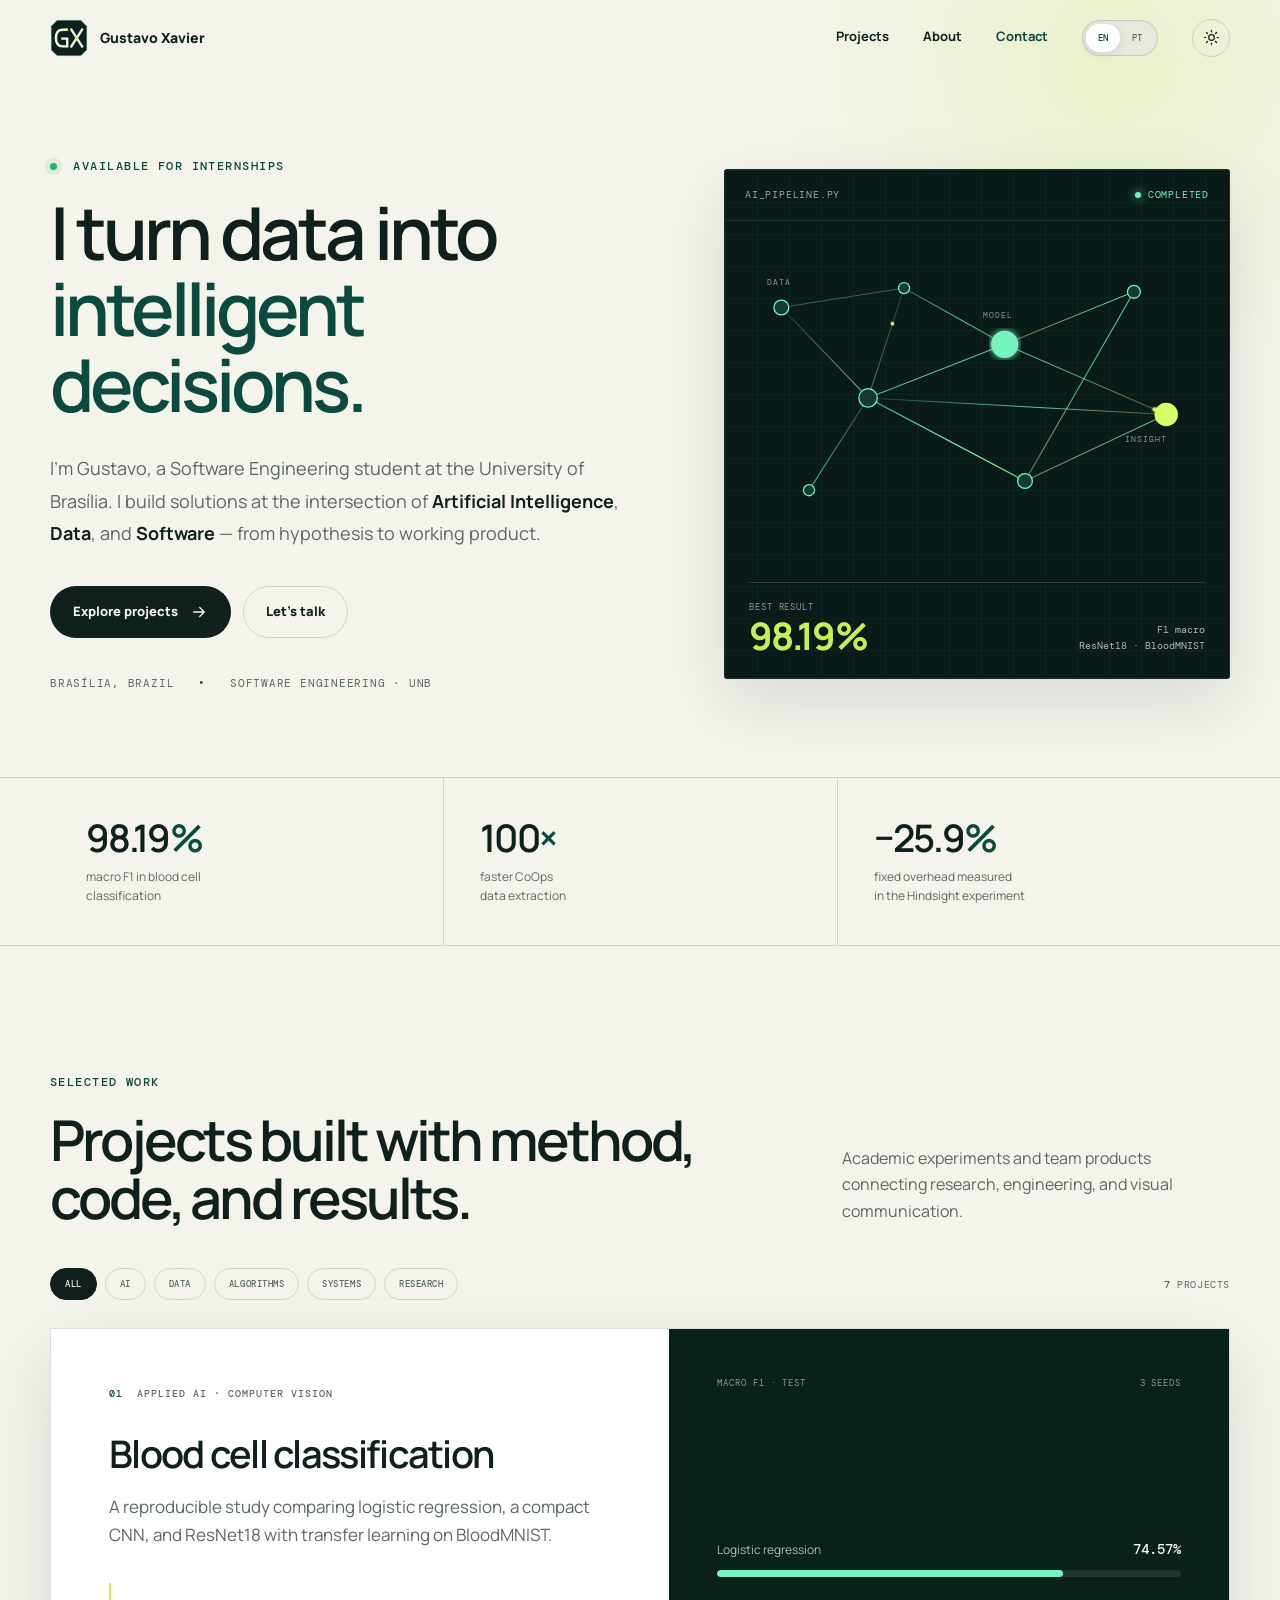
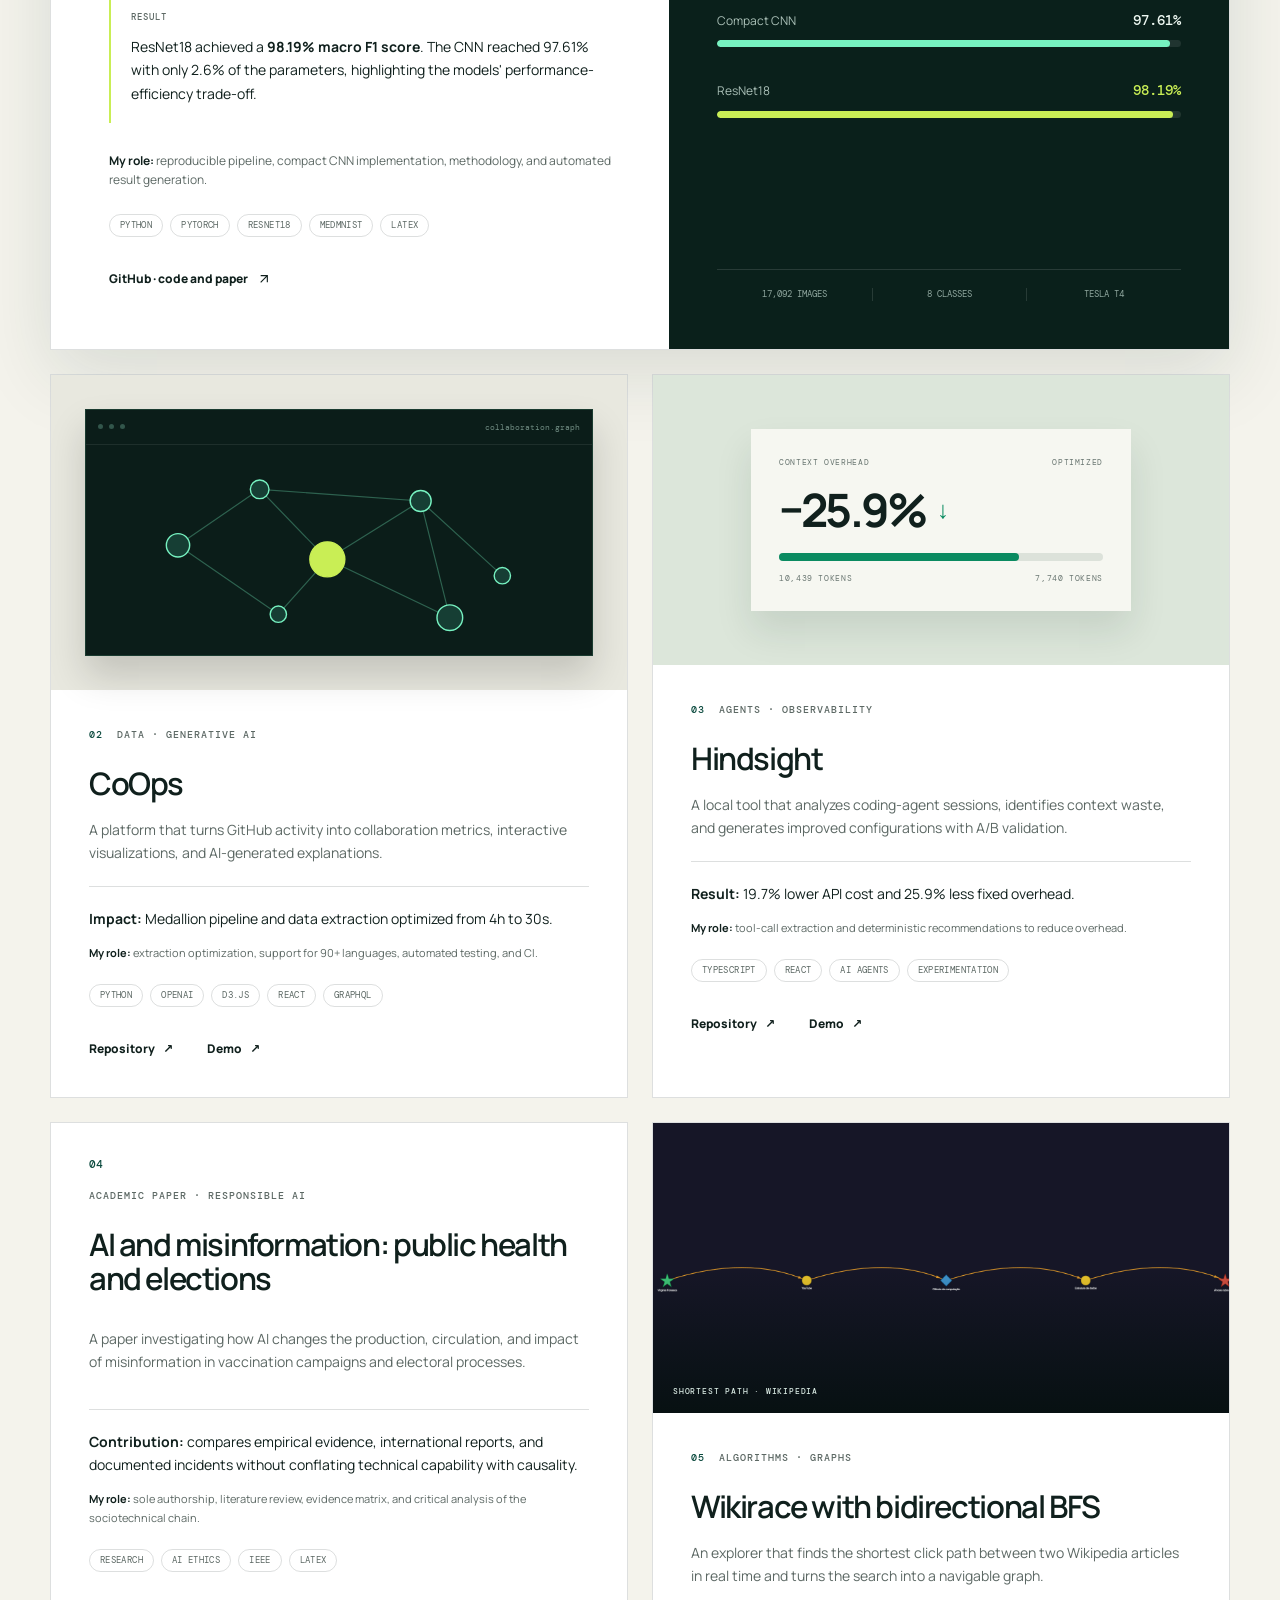
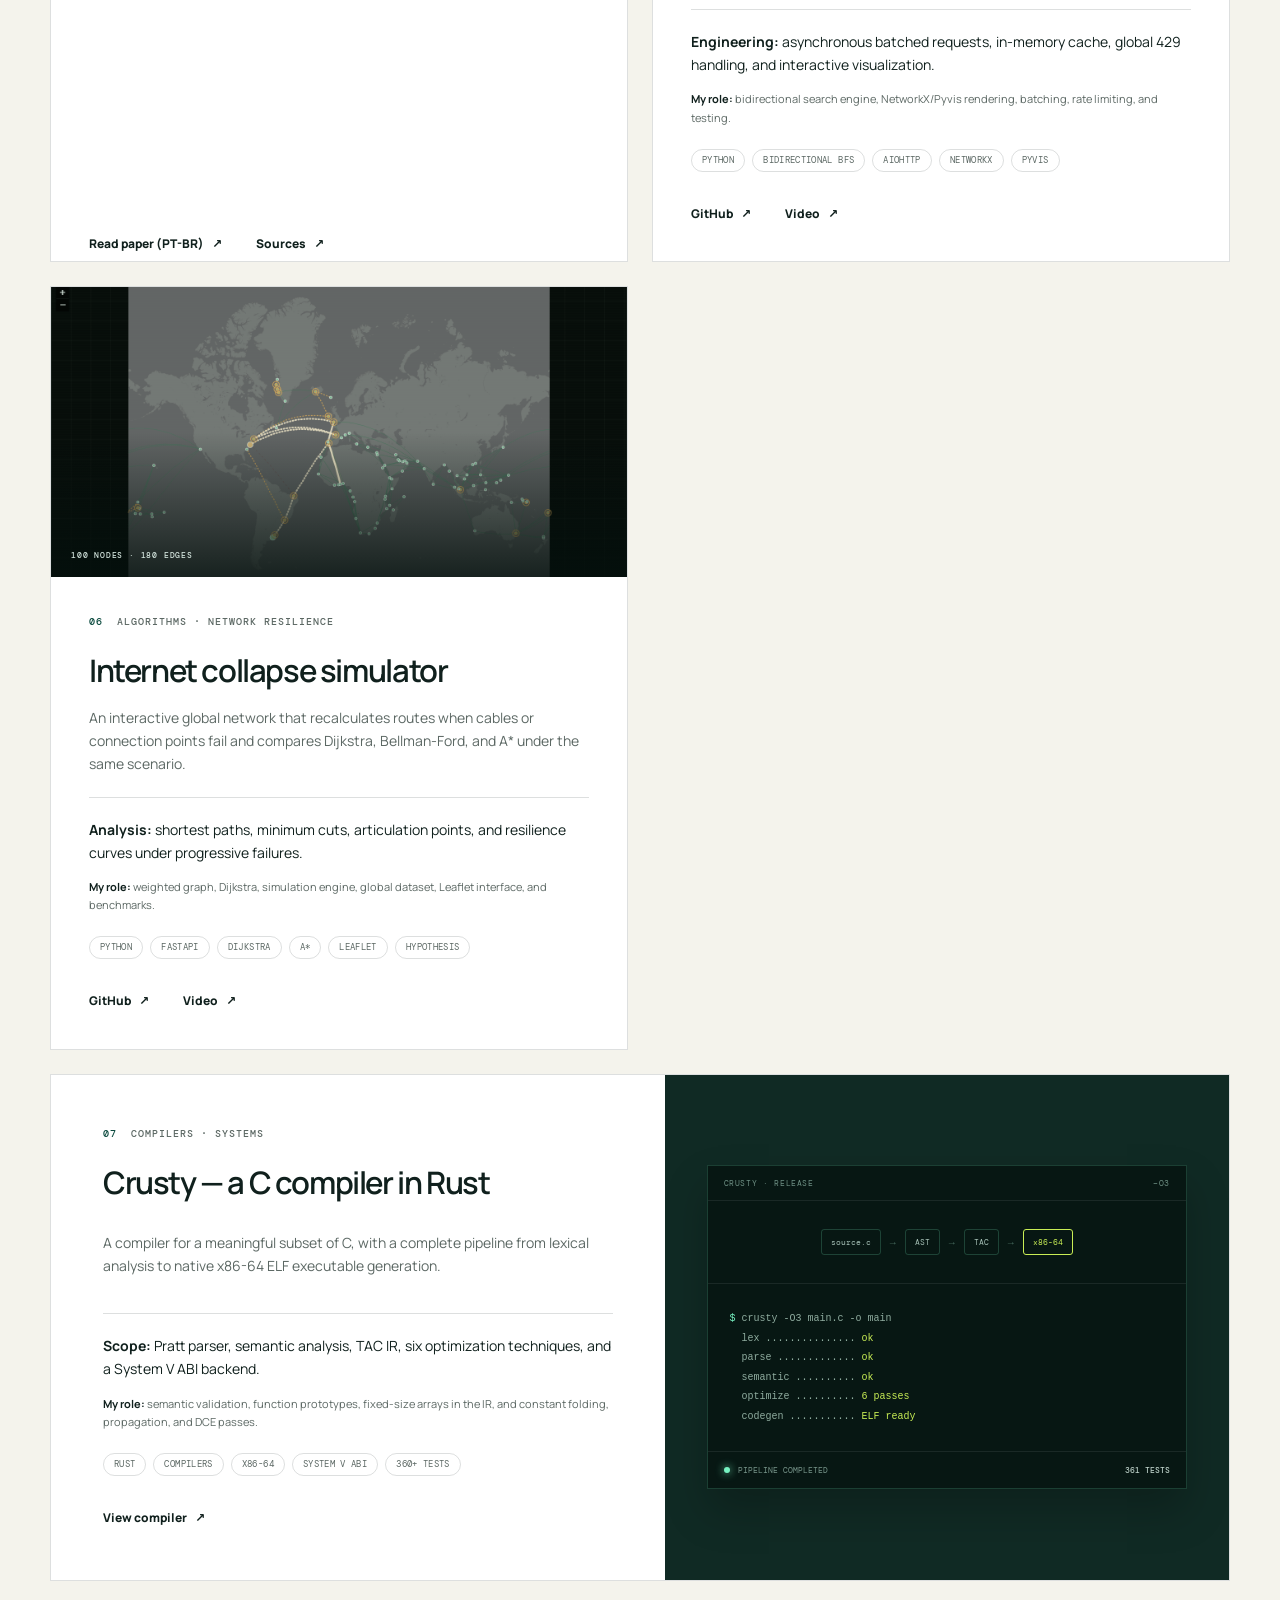
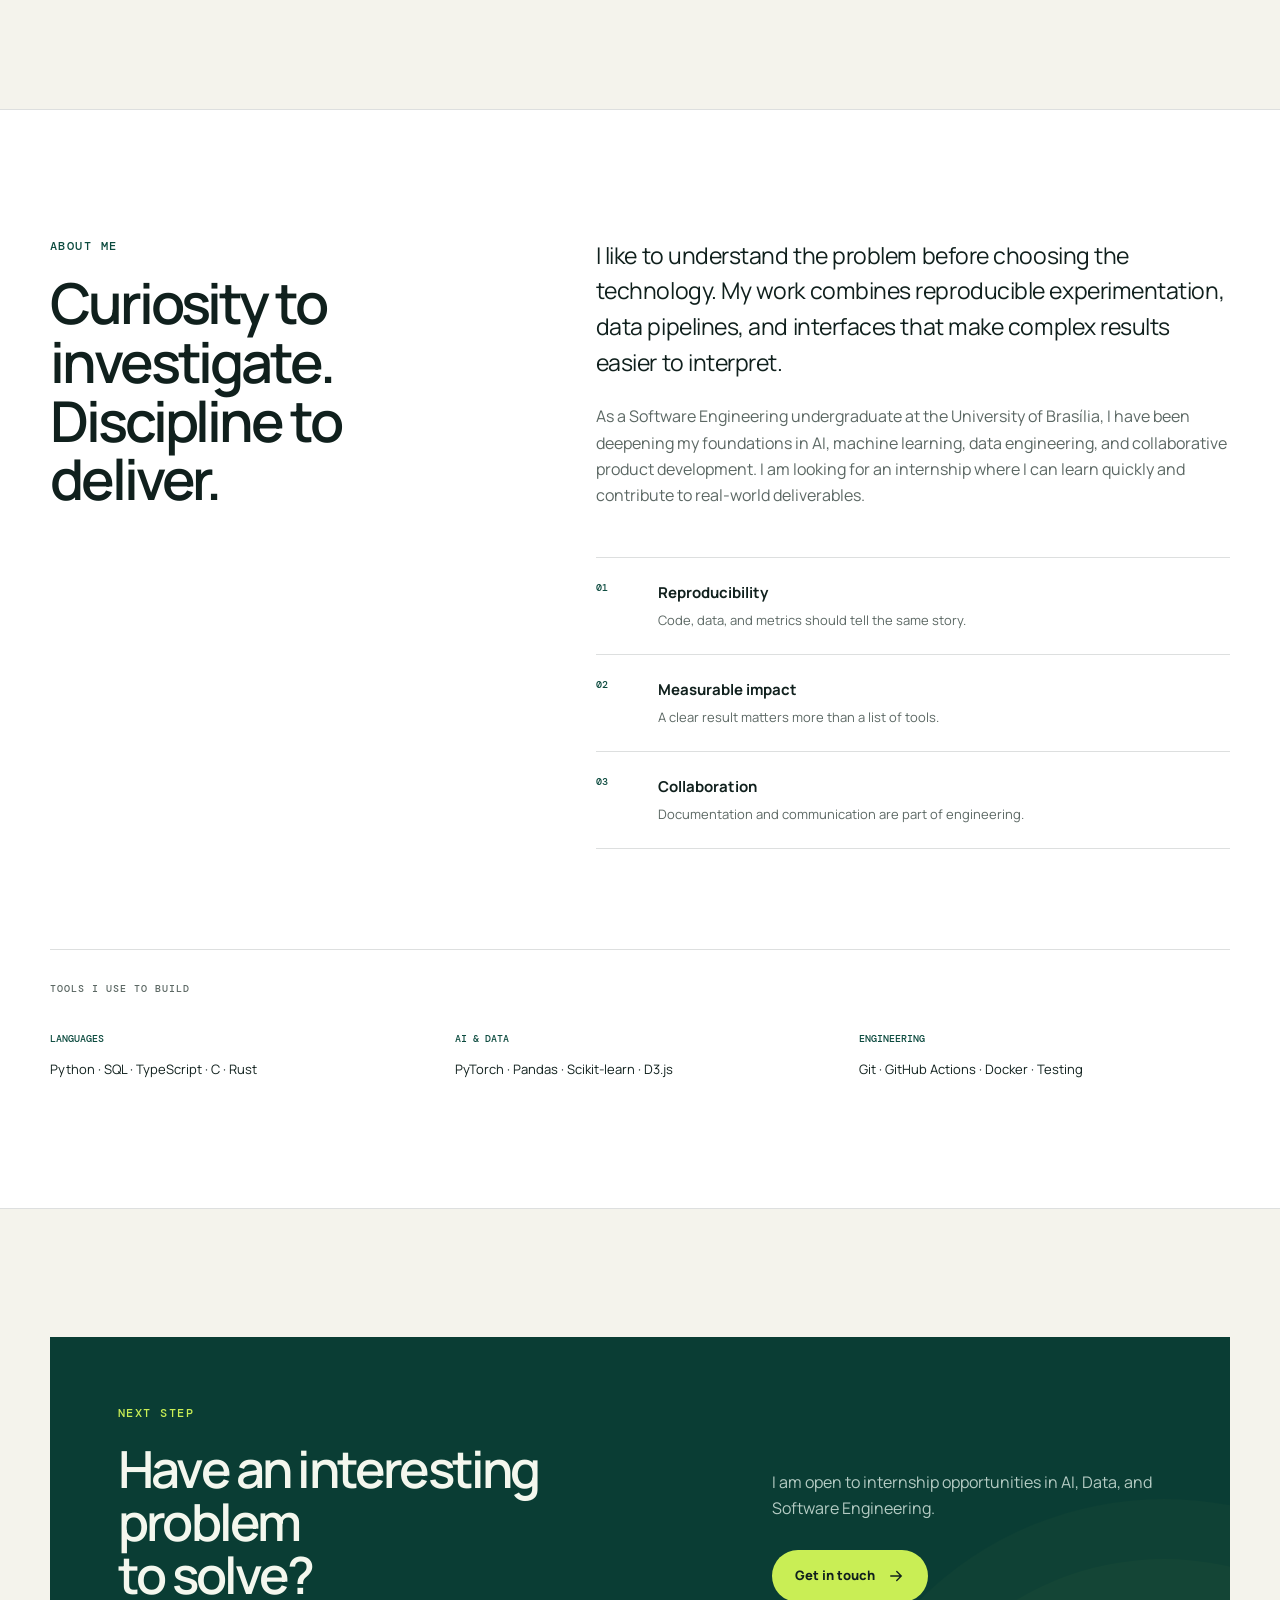
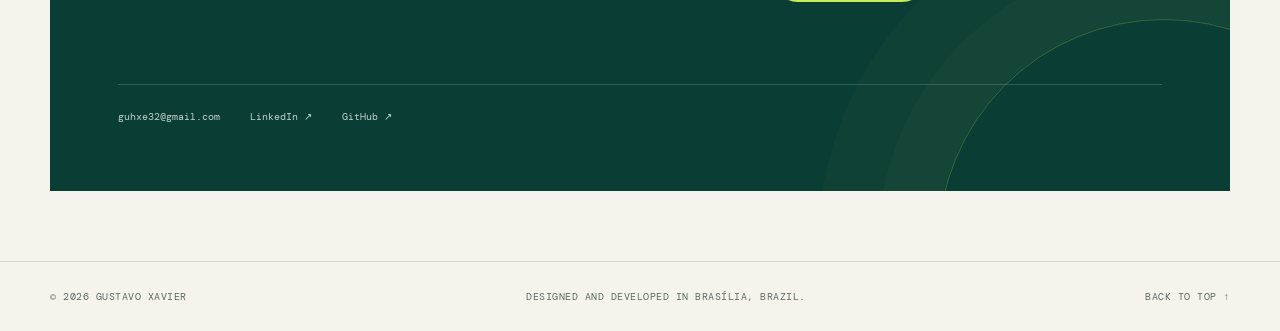
==== index.html @ 0b7c9f54 "feat: build interactive bilingual portfolio" ====
<!doctype html>
<html lang="en">
  <head>
    <meta charset="UTF-8" />
    <meta name="viewport" content="width=device-width, initial-scale=1.0" />
    <meta
      name="description"
      content="Portfolio of Gustavo Xavier, a Software Engineering student at UnB focused on Artificial Intelligence, Data, and software development."
    />
    <meta name="theme-color" content="#081b18" />
    <meta property="og:title" content="Gustavo Xavier — AI & Data" />
    <meta
      property="og:description"
      content="Artificial intelligence, data engineering, and software projects built around real-world problems."
    />
    <meta property="og:type" content="website" />
    <meta property="og:locale" content="en_US" />
    <meta property="og:url" content="https://guxvr.github.io/guxvr/" />
    <meta name="twitter:card" content="summary" />
    <title>Gustavo Xavier — AI & Data</title>
    <link rel="icon" href="assets/logo-gx.svg" type="image/svg+xml" />
    <link rel="preconnect" href="https://fonts.googleapis.com" />
    <link rel="preconnect" href="https://fonts.gstatic.com" crossorigin />
    <link
      href="https://fonts.googleapis.com/css2?family=DM+Mono:wght@400;500&family=Manrope:wght@400;500;600;700;800&display=swap"
      rel="stylesheet"
    />
    <link rel="stylesheet" href="styles.css" />
    <script>
      document.documentElement.classList.add('js');
    </script>
  </head>
  <body>
    <div class="scroll-progress" aria-hidden="true"><span data-scroll-progress></span></div>

    <div class="preloader" data-preloader aria-hidden="true">
      <div class="preloader-grid"></div>
      <div class="preloader-content">
        <div class="preloader-mark"><img src="assets/logo-gx.svg" alt="" /></div>
        <div class="preloader-sequence">
          <span data-preloader-step>hypothesis</span>
          <strong data-preloader-count>00</strong>
        </div>
        <div class="preloader-track"><i data-preloader-track></i></div>
        <p>building ideas with data</p>
      </div>
    </div>

    <div class="data-cursor" data-cursor aria-hidden="true">
      <span class="data-cursor-node"></span>
    </div>

    <a class="skip-link" href="#content">Skip to content</a>

    <header class="site-header" data-header>
      <div class="container nav-wrap">
        <a class="brand" href="#home" aria-label="Go to homepage">
          <img class="brand-mark" src="assets/logo-gx.svg" alt="" aria-hidden="true" />
          <span class="brand-name">Gustavo Xavier</span>
        </a>

        <button class="nav-toggle" type="button" aria-label="Open menu" aria-expanded="false" data-nav-toggle>
          <span></span><span></span>
        </button>

        <nav class="site-nav" aria-label="Main navigation" data-nav>
          <a href="#projects">Projects</a>
          <a href="#about">About</a>
          <a href="#contact">Contact</a>
          <div class="language-switcher" role="group" aria-label="Language selector" data-language-switcher>
            <button type="button" class="is-active" data-language="en" aria-label="View site in English" aria-pressed="true">EN</button>
            <button type="button" data-language="pt-BR" aria-label="View site in Portuguese" aria-pressed="false">PT</button>
          </div>
          <button class="theme-toggle" type="button" aria-label="Toggle theme" data-theme-toggle>
            <svg class="theme-sun" viewBox="0 0 24 24" aria-hidden="true">
              <circle cx="12" cy="12" r="4"></circle>
              <path d="M12 2v2M12 20v2M4.93 4.93l1.42 1.42M17.66 17.66l1.41 1.41M2 12h2M20 12h2M4.93 19.07l1.42-1.42M17.66 6.34l1.41-1.41"></path>
            </svg>
            <svg class="theme-moon" viewBox="0 0 24 24" aria-hidden="true">
              <path d="M21 12.8A9 9 0 1 1 11.2 3 7 7 0 0 0 21 12.8Z"></path>
            </svg>
          </button>
        </nav>
      </div>
    </header>

    <main id="content">
      <section class="hero" id="home">
        <div class="container hero-grid">
          <div class="hero-copy reveal">
            <p class="eyebrow"><span class="status-dot"></span> Available for internships</p>
            <h1>I turn data into<br /><span>intelligent decisions.</span></h1>
            <p class="hero-intro">
              I'm Gustavo, a Software Engineering student at the University of Brasília. I build
              solutions at the intersection of <strong>Artificial Intelligence</strong>,
              <strong>Data</strong>, and <strong>Software</strong> — from hypothesis to working product.
            </p>
            <div class="hero-actions">
              <a class="button button-primary" href="#projects">
                Explore projects
                <svg viewBox="0 0 24 24" aria-hidden="true"><path d="m5 12 14 0M13 6l6 6-6 6"></path></svg>
              </a>
              <a class="button button-ghost" href="mailto:guhxe32@gmail.com">Let's talk</a>
            </div>
            <ul class="hero-meta" aria-label="Quick information">
              <li>Brasília, Brazil</li>
              <li>Software Engineering · UnB</li>
            </ul>
          </div>

          <div class="hero-visual reveal" data-tilt aria-label="Interactive visualization of an artificial intelligence pipeline">
            <div class="visual-topline">
              <span>ai_pipeline.py</span>
              <span class="running"><i></i> completed</span>
            </div>
            <div class="network-stage" aria-hidden="true">
              <svg viewBox="0 0 520 330" role="img">
                <defs>
                  <linearGradient id="line-gradient" x1="0" y1="0" x2="1" y2="1">
                    <stop offset="0" stop-color="#77f2c1" stop-opacity=".12" />
                    <stop offset=".55" stop-color="#77f2c1" stop-opacity=".8" />
                    <stop offset="1" stop-color="#d7ff67" stop-opacity=".25" />
                  </linearGradient>
                  <filter id="glow">
                    <feGaussianBlur stdDeviation="4" result="blur" />
                    <feMerge><feMergeNode in="blur" /><feMergeNode in="SourceGraphic" /></feMerge>
                  </filter>
                </defs>
                <g class="net-lines" stroke="url(#line-gradient)">
                  <path d="M48 72 181 51 290 112 430 55" />
                  <path d="M48 72 142 170 290 112 465 188" />
                  <path d="M78 270 142 170 312 260 465 188" />
                  <path d="M181 51 142 170 312 260 430 55" />
                  <path d="M142 170 465 188" />
                </g>
                <g class="data-packets">
                  <circle r="3"><animateMotion dur="3.8s" repeatCount="indefinite" path="M48 72 181 51 290 112 430 55" /></circle>
                  <circle r="2.5"><animateMotion dur="4.6s" begin="-2s" repeatCount="indefinite" path="M78 270 142 170 290 112 465 188" /></circle>
                  <circle r="2"><animateMotion dur="3.2s" begin="-1s" repeatCount="indefinite" path="M181 51 142 170 312 260 465 188" /></circle>
                </g>
                <g class="net-nodes">
                  <circle cx="48" cy="72" r="8" />
                  <circle cx="181" cy="51" r="6" />
                  <circle cx="290" cy="112" r="14" class="node-main" filter="url(#glow)" />
                  <circle cx="430" cy="55" r="7" />
                  <circle cx="142" cy="170" r="10" />
                  <circle cx="465" cy="188" r="12" class="node-accent" />
                  <circle cx="78" cy="270" r="6" />
                  <circle cx="312" cy="260" r="8" />
                </g>
                <g class="net-labels">
                  <text x="32" y="48">DATA</text>
                  <text x="267" y="83">MODEL</text>
                  <text x="420" y="218">INSIGHT</text>
                </g>
              </svg>
            </div>
            <div class="visual-result">
              <div>
                <span>best result</span>
                <strong>98.19%</strong>
              </div>
              <p>F1 macro<br />ResNet18 · BloodMNIST</p>
            </div>
          </div>
        </div>
      </section>

      <section class="proof" aria-label="Featured results">
        <div class="container proof-grid">
          <article class="proof-item reveal">
            <strong data-counter="98.19" data-decimals="2" data-suffix="%">98.19<span>%</span></strong>
            <p>macro F1 in blood cell<br />classification</p>
          </article>
          <article class="proof-item reveal">
            <strong data-counter="100" data-suffix="×">100<span>×</span></strong>
            <p>faster CoOps<br />data extraction</p>
          </article>
          <article class="proof-item reveal">
            <strong data-counter="25.9" data-decimals="1" data-prefix="−" data-suffix="%">−25.9<span>%</span></strong>
            <p>fixed overhead measured<br />in the Hindsight experiment</p>
          </article>
        </div>
      </section>

      <section class="projects section" id="projects">
        <div class="container">
          <div class="section-heading reveal">
            <div>
              <p class="eyebrow">Selected work</p>
              <h2>Projects built with method,<br />code, and results.</h2>
            </div>
            <p>
              Academic experiments and team products connecting research, engineering,
              and visual communication.
            </p>
          </div>

          <div class="project-controls reveal" aria-label="Filter projects by field">
            <div class="project-filters" role="group" aria-label="Project categories">
              <button type="button" class="filter-chip is-active" data-filter="all" aria-pressed="true">All</button>
              <button type="button" class="filter-chip" data-filter="ai" aria-pressed="false">AI</button>
              <button type="button" class="filter-chip" data-filter="data" aria-pressed="false">Data</button>
              <button type="button" class="filter-chip" data-filter="algorithms" aria-pressed="false">Algorithms</button>
              <button type="button" class="filter-chip" data-filter="systems" aria-pressed="false">Systems</button>
              <button type="button" class="filter-chip" data-filter="research" aria-pressed="false">Research</button>
            </div>
            <p><span data-project-count>7</span> projects</p>
          </div>

          <article class="project-featured reveal interactive-card" data-project data-category="ai data research">
            <div class="project-content">
              <div class="project-kicker">
                <span>01</span>
                <span>Applied AI · Computer vision</span>
              </div>
              <h3>Blood cell classification</h3>
              <p class="project-summary">
                A reproducible study comparing logistic regression, a compact CNN, and ResNet18
                with transfer learning on BloodMNIST.
              </p>
              <div class="project-outcome">
                <span>Result</span>
                <p>
                  ResNet18 achieved a <strong>98.19% macro F1 score</strong>. The CNN reached 97.61%
                  with only 2.6% of the parameters, highlighting the models' performance-efficiency trade-off.
                </p>
              </div>
              <p class="project-role"><strong>My role:</strong> reproducible pipeline, compact CNN implementation, methodology, and automated result generation.</p>
              <ul class="tags" aria-label="Technologies">
                <li>Python</li><li>PyTorch</li><li>ResNet18</li><li>MedMNIST</li><li>LaTeX</li>
              </ul>
              <a class="text-link" href="https://github.com/HeitorM50/IA2-2026.2" target="_blank" rel="noopener noreferrer">
                GitHub · code and paper
                <svg viewBox="0 0 24 24" aria-hidden="true"><path d="M7 17 17 7M7 7h10v10"></path></svg>
              </a>
            </div>

            <div class="model-comparison" aria-label="Macro F1 comparison across three models">
              <div class="chart-head">
                <span>Macro F1 · test</span>
                <span>3 seeds</span>
              </div>
              <div class="chart-bars">
                <div class="bar-row">
                  <div class="bar-label"><span>Logistic regression</span><strong>74.57%</strong></div>
                  <div class="bar-track"><i style="--value: 74.57%"></i></div>
                </div>
                <div class="bar-row">
                  <div class="bar-label"><span>Compact CNN</span><strong>97.61%</strong></div>
                  <div class="bar-track"><i style="--value: 97.61%"></i></div>
                </div>
                <div class="bar-row bar-best">
                  <div class="bar-label"><span>ResNet18</span><strong>98.19%</strong></div>
                  <div class="bar-track"><i style="--value: 98.19%"></i></div>
                </div>
              </div>
              <div class="chart-note">
                <span>17,092 images</span>
                <span>8 classes</span>
                <span>Tesla T4</span>
              </div>
            </div>
          </article>

          <div class="project-grid">
            <article class="project-card reveal interactive-card" data-project data-category="ai data">
              <div class="card-visual visual-coops" aria-hidden="true">
                <div class="mini-window">
                  <div class="mini-toolbar"><i></i><i></i><i></i><span>collaboration.graph</span></div>
                  <svg viewBox="0 0 360 180">
                    <g class="coops-links"><path d="M42 86 112 38 170 98 250 48 320 112"/><path d="M42 86 128 145 170 98 275 148"/><path d="M112 38 250 48 275 148"/></g>
                    <g class="coops-nodes"><circle cx="42" cy="86" r="10"/><circle cx="112" cy="38" r="8"/><circle cx="128" cy="145" r="7"/><circle cx="170" cy="98" r="15"/><circle cx="250" cy="48" r="9"/><circle cx="275" cy="148" r="11"/><circle cx="320" cy="112" r="7"/></g>
                  </svg>
                </div>
              </div>
              <div class="card-body">
                <div class="project-kicker"><span>02</span><span>Data · Generative AI</span></div>
                <h3>CoOps</h3>
                <p>
                  A platform that turns GitHub activity into collaboration metrics,
                  interactive visualizations, and AI-generated explanations.
                </p>
                <p class="card-result"><strong>Impact:</strong> Medallion pipeline and data extraction optimized from 4h to 30s.</p>
                <p class="project-role"><strong>My role:</strong> extraction optimization, support for 90+ languages, automated testing, and CI.</p>
                <ul class="tags"><li>Python</li><li>OpenAI</li><li>D3.js</li><li>React</li><li>GraphQL</li></ul>
                <div class="card-links">
                  <a class="text-link" href="https://github.com/unb-mds/2025-2-Squad-01" target="_blank" rel="noopener noreferrer">Repository <span>↗</span></a>
                  <a class="text-link" href="https://unb-mds.github.io/2025-2-Squad-01/" target="_blank" rel="noopener noreferrer">Demo <span>↗</span></a>
                </div>
              </div>
            </article>

            <article class="project-card reveal interactive-card" data-project data-category="ai systems">
              <div class="card-visual visual-hindsight" aria-hidden="true">
                <div class="context-meter">
                  <div class="meter-head"><span>context overhead</span><span>optimized</span></div>
                  <div class="meter-value"><strong>−25.9%</strong><i>↓</i></div>
                  <div class="meter-track"><span></span></div>
                  <div class="meter-foot"><span>10,439 tokens</span><span>7,740 tokens</span></div>
                </div>
              </div>
              <div class="card-body">
                <div class="project-kicker"><span>03</span><span>Agents · Observability</span></div>
                <h3>Hindsight</h3>
                <p>
                  A local tool that analyzes coding-agent sessions, identifies context waste,
                  and generates improved configurations with A/B validation.
                </p>
                <p class="card-result"><strong>Result:</strong> 19.7% lower API cost and 25.9% less fixed overhead.</p>
                <p class="project-role"><strong>My role:</strong> tool-call extraction and deterministic recommendations to reduce overhead.</p>
                <ul class="tags"><li>TypeScript</li><li>React</li><li>AI Agents</li><li>Experimentation</li></ul>
                <div class="card-links">
                  <a class="text-link" href="https://github.com/HeitorM50/OsBiruBob" target="_blank" rel="noopener noreferrer">Repository <span>↗</span></a>
                  <a class="text-link" href="https://heitorm50.github.io/OsBiruBob/" target="_blank" rel="noopener noreferrer">Demo <span>↗</span></a>
                </div>
              </div>
            </article>

            <article class="project-card project-card-small reveal interactive-card" data-project data-category="ai research">
              <div class="card-index">04</div>
              <div class="card-body">
                <div class="project-kicker"><span>Academic paper · Responsible AI</span></div>
                <h3>AI and misinformation: public health and elections</h3>
                <p>
                  A paper investigating how AI changes the production, circulation, and impact
                  of misinformation in vaccination campaigns and electoral processes.
                </p>
                <p class="card-result"><strong>Contribution:</strong> compares empirical evidence, international reports, and documented incidents without conflating technical capability with causality.</p>
                <p class="project-role"><strong>My role:</strong> sole authorship, literature review, evidence matrix, and critical analysis of the sociotechnical chain.</p>
                <ul class="tags"><li>Research</li><li>AI Ethics</li><li>IEEE</li><li>LaTeX</li></ul>
                <div class="card-links article-links">
                  <a class="text-link" href="assets/docs/artigo-ia-desinformacao.pdf" target="_blank" rel="noopener noreferrer">Read paper (PT-BR) <span>↗</span></a>
                  <a class="text-link" href="https://github.com/guxvr/IA1-2026-2" target="_blank" rel="noopener noreferrer">Sources <span>↗</span></a>
                </div>
              </div>
            </article>

            <article class="project-card reveal interactive-card" data-project data-category="algorithms data">
              <div class="project-image project-image-wikirace">
                <img src="assets/projects/wikirace-shortest-path.png" alt="Shortest path found between Wikipedia articles" loading="lazy" />
                <span>shortest path · Wikipedia</span>
              </div>
              <div class="card-body">
                <div class="project-kicker"><span>05</span><span>Algorithms · Graphs</span></div>
                <h3>Wikirace with bidirectional BFS</h3>
                <p>
                  An explorer that finds the shortest click path between two Wikipedia articles
                  in real time and turns the search into a navigable graph.
                </p>
                <p class="card-result"><strong>Engineering:</strong> asynchronous batched requests, in-memory cache, global 429 handling, and interactive visualization.</p>
                <p class="project-role"><strong>My role:</strong> bidirectional search engine, NetworkX/Pyvis rendering, batching, rate limiting, and testing.</p>
                <ul class="tags"><li>Python</li><li>Bidirectional BFS</li><li>aiohttp</li><li>NetworkX</li><li>Pyvis</li></ul>
                <div class="card-links">
                  <a class="text-link" href="https://github.com/eda2-2026/G20_Grafos_EDA2-2026.1" target="_blank" rel="noopener noreferrer">GitHub <span>↗</span></a>
                  <a class="text-link" href="https://www.youtube.com/watch?v=pSr-3ZgbfMc" target="_blank" rel="noopener noreferrer">Video <span>↗</span></a>
                </div>
              </div>
            </article>

            <article class="project-card reveal interactive-card" data-project data-category="algorithms data systems">
              <div class="project-image project-image-network">
                <img src="assets/projects/internet-collapse-map.png" alt="Interactive world map with cable routes and connection points" loading="lazy" />
                <span>100 nodes · 180 edges</span>
              </div>
              <div class="card-body">
                <div class="project-kicker"><span>06</span><span>Algorithms · Network resilience</span></div>
                <h3>Internet collapse simulator</h3>
                <p>
                  An interactive global network that recalculates routes when cables or connection
                  points fail and compares Dijkstra, Bellman-Ford, and A* under the same scenario.
                </p>
                <p class="card-result"><strong>Analysis:</strong> shortest paths, minimum cuts, articulation points, and resilience curves under progressive failures.</p>
                <p class="project-role"><strong>My role:</strong> weighted graph, Dijkstra, simulation engine, global dataset, Leaflet interface, and benchmarks.</p>
                <ul class="tags"><li>Python</li><li>FastAPI</li><li>Dijkstra</li><li>A*</li><li>Leaflet</li><li>Hypothesis</li></ul>
                <div class="card-links">
                  <a class="text-link" href="https://github.com/projeto-de-algoritmos-2026/G10_Grafos_PA-26.2" target="_blank" rel="noopener noreferrer">GitHub <span>↗</span></a>
                  <a class="text-link" href="https://youtu.be/oVF8ElNQ7pA" target="_blank" rel="noopener noreferrer">Video <span>↗</span></a>
                </div>
              </div>
            </article>

            <article class="project-card project-card-wide reveal interactive-card" data-project data-category="systems">
              <div class="card-body">
                <div class="project-kicker"><span>07</span><span>Compilers · Systems</span></div>
                <h3>Crusty — a C compiler in Rust</h3>
                <p>
                  A compiler for a meaningful subset of C, with a complete pipeline from lexical
                  analysis to native x86-64 ELF executable generation.
                </p>
                <p class="card-result"><strong>Scope:</strong> Pratt parser, semantic analysis, TAC IR, six optimization techniques, and a System V ABI backend.</p>
                <p class="project-role"><strong>My role:</strong> semantic validation, function prototypes, fixed-size arrays in the IR, and constant folding, propagation, and DCE passes.</p>
                <ul class="tags"><li>Rust</li><li>Compilers</li><li>x86-64</li><li>System V ABI</li><li>360+ tests</li></ul>
                <a class="text-link" href="https://github.com/Bappoz/Crusty" target="_blank" rel="noopener noreferrer">View compiler <span>↗</span></a>
              </div>
              <div class="compiler-visual" aria-hidden="true">
                <div class="compiler-terminal">
                  <div class="terminal-head"><span>crusty · release</span><span>−O3</span></div>
                  <div class="compiler-flow">
                    <span>source.c</span><i>→</i><span>AST</span><i>→</i><span>TAC</span><i>→</i><span>x86-64</span>
                  </div>
                  <pre><code><b>$</b> crusty -O3 main.c -o main
  lex ............... <em>ok</em>
  parse ............. <em>ok</em>
  semantic .......... <em>ok</em>
  optimize .......... <em>6 passes</em>
  codegen ........... <em>ELF ready</em></code></pre>
                  <div class="terminal-result"><i></i><span>pipeline completed</span><strong>361 tests</strong></div>
                </div>
              </div>
            </article>
          </div>
        </div>
      </section>

      <section class="about section" id="about">
        <div class="container about-grid">
          <div class="about-title reveal">
            <p class="eyebrow">About me</p>
            <h2>Curiosity to investigate.<br />Discipline to deliver.</h2>
          </div>
          <div class="about-copy reveal">
            <p class="about-lead">
              I like to understand the problem before choosing the technology. My work combines
              reproducible experimentation, data pipelines, and interfaces that make complex
              results easier to interpret.
            </p>
            <p>
              As a Software Engineering undergraduate at the University of Brasília, I have been
              deepening my foundations in AI, machine learning, data engineering, and collaborative
              product development. I am looking for an internship where I can learn quickly and
              contribute to real-world deliverables.
            </p>

            <div class="principles">
              <article>
                <span>01</span>
                <div><h3>Reproducibility</h3><p>Code, data, and metrics should tell the same story.</p></div>
              </article>
              <article>
                <span>02</span>
                <div><h3>Measurable impact</h3><p>A clear result matters more than a list of tools.</p></div>
              </article>
              <article>
                <span>03</span>
                <div><h3>Collaboration</h3><p>Documentation and communication are part of engineering.</p></div>
              </article>
            </div>
          </div>
        </div>

        <div class="container stack reveal">
          <p class="stack-label">Tools I use to build</p>
          <div class="stack-groups">
            <div><span>Languages</span><p>Python · SQL · TypeScript · C · Rust</p></div>
            <div><span>AI & Data</span><p>PyTorch · Pandas · Scikit-learn · D3.js</p></div>
            <div><span>Engineering</span><p>Git · GitHub Actions · Docker · Testing</p></div>
          </div>
        </div>
      </section>

      <section class="contact section" id="contact">
        <div class="container contact-panel reveal">
          <div>
            <p class="eyebrow">Next step</p>
            <h2>Have an interesting problem<br />to solve?</h2>
          </div>
          <div class="contact-side">
            <p>I am open to internship opportunities in AI, Data, and Software Engineering.</p>
            <a class="button button-light" href="mailto:guhxe32@gmail.com">
              Get in touch
              <svg viewBox="0 0 24 24" aria-hidden="true"><path d="m5 12 14 0M13 6l6 6-6 6"></path></svg>
            </a>
          </div>
          <div class="contact-links">
            <a href="mailto:guhxe32@gmail.com">guhxe32@gmail.com</a>
            <a href="https://www.linkedin.com/in/gustavo-xavier-evangelista-bb4550415" target="_blank" rel="noopener noreferrer">LinkedIn ↗</a>
            <a href="https://github.com/guxvr" target="_blank" rel="noopener noreferrer">GitHub ↗</a>
          </div>
        </div>
      </section>
    </main>

    <footer class="site-footer">
      <div class="container">
        <p>© <span data-year>2026</span> Gustavo Xavier</p>
        <p>Designed and developed in Brasília, Brazil.</p>
        <a href="#home">Back to top ↑</a>
      </div>
    </footer>

    <script src="i18n.js"></script>
    <script src="script.js"></script>
  </body>
</html>
---- styles.css ----
:root {
  --bg: #f4f3ec;
  --surface: #ffffff;
  --surface-soft: #e8e8df;
  --text: #10201d;
  --muted: #5c6864;
  --line: rgba(16, 32, 29, 0.14);
  --primary: #0b4a3e;
  --primary-strong: #073b32;
  --accent: #c9ee55;
  --mint: #77f2c1;
  --ink-on-dark: #f4f7ee;
  --mono: "DM Mono", monospace;
  --sans: "Manrope", system-ui, sans-serif;
  --shadow: 0 24px 70px rgba(20, 47, 39, 0.12);
  color-scheme: light;
}

[data-theme="dark"] {
  --bg: #071310;
  --surface: #0d211c;
  --surface-soft: #122923;
  --text: #eff5ed;
  --muted: #9eb1aa;
  --line: rgba(225, 244, 234, 0.14);
  --primary: #6fe2b8;
  --primary-strong: #061a16;
  --accent: #d7ff67;
  --mint: #77f2c1;
  --ink-on-dark: #f4f7ee;
  --shadow: 0 24px 80px rgba(0, 0, 0, 0.35);
  color-scheme: dark;
}

* { box-sizing: border-box; }
[hidden] { display: none !important; }
html { scroll-behavior: smooth; scroll-padding-top: 88px; }
body {
  margin: 0;
  overflow-x: hidden;
  background: var(--bg);
  color: var(--text);
  font-family: var(--sans);
  font-size: 16px;
  line-height: 1.65;
  -webkit-font-smoothing: antialiased;
  transition: background-color 180ms ease, color 180ms ease;
}
body.is-loading { overflow: hidden; }
a { color: inherit; }
button, a { -webkit-tap-highlight-color: transparent; }
svg { display: block; }
.container { width: min(1180px, calc(100% - 48px)); margin-inline: auto; }
.section { padding: 128px 0; }
.skip-link {
  position: fixed; top: 12px; left: 12px; z-index: 1000; transform: translateY(-160%);
  padding: 10px 16px; border-radius: 8px; background: var(--accent); color: #10201d; font-weight: 800;
}
.skip-link:focus { transform: none; }

.scroll-progress { position: fixed; inset: 0 0 auto; z-index: 1001; height: 2px; pointer-events: none; }
.scroll-progress span { display: block; width: 100%; height: 100%; background: var(--accent); box-shadow: 0 0 12px color-mix(in srgb, var(--accent) 55%, transparent); transform: scaleX(0); transform-origin: left; }

.preloader { display: none; }
.js .preloader {
  position: fixed; inset: 0; z-index: 2000; display: grid; place-items: center; overflow: hidden;
  background: #071713; color: #eef8f2; clip-path: inset(0); transition: clip-path 780ms cubic-bezier(.76, 0, .24, 1);
}
.js .preloader.is-leaving { clip-path: inset(0 0 100% 0); }
.js .preloader.is-hidden { display: none; }
.preloader-grid { position: absolute; inset: 0; background-image: linear-gradient(rgba(119,242,193,.04) 1px, transparent 1px), linear-gradient(90deg, rgba(119,242,193,.04) 1px, transparent 1px); background-size: 42px 42px; mask-image: radial-gradient(circle at center, black, transparent 72%); }
.preloader-content { position: relative; width: min(410px, calc(100% - 48px)); }
.preloader-mark { width: 64px; height: 64px; margin-bottom: 50px; }
.preloader-mark img { width: 100%; height: 100%; }
.preloader-sequence { display: flex; align-items: end; justify-content: space-between; gap: 20px; }
.preloader-sequence span { font-size: clamp(30px, 7vw, 54px); line-height: 1; letter-spacing: -.05em; }
.preloader-sequence strong { color: var(--accent); font: 400 13px var(--mono); }
.preloader-track { height: 2px; margin-top: 24px; overflow: hidden; background: rgba(255,255,255,.11); }
.preloader-track i { display: block; width: 100%; height: 100%; background: var(--mint); transform: scaleX(0); transform-origin: left; transition: transform 260ms ease; }
.preloader-content > p { margin: 14px 0 0; color: #708d83; font: 400 9px var(--mono); letter-spacing: .1em; text-transform: uppercase; }

.data-cursor { display: none; }
@media (hover: hover) and (pointer: fine) {
  body.has-custom-cursor, body.has-custom-cursor a, body.has-custom-cursor button { cursor: none; }
  .data-cursor {
    position: fixed; z-index: 1900; display: block; top: 0; left: 0; width: 28px; height: 28px;
    margin: -14px 0 0 -14px; color: var(--primary); pointer-events: none; opacity: 0;
    transition: opacity 120ms ease, color 160ms ease; will-change: transform;
  }
  .data-cursor::before, .data-cursor::after {
    content: ""; position: absolute; top: 50%; left: 50%; opacity: .72;
    transition: transform 180ms cubic-bezier(.2,.8,.2,1), opacity 180ms ease;
  }
  .data-cursor::before {
    width: 26px; height: 1px; transform: translate(-50%, -50%);
    background: linear-gradient(90deg, currentColor 0 27%, transparent 27% 73%, currentColor 73%);
  }
  .data-cursor::after {
    width: 1px; height: 26px; transform: translate(-50%, -50%);
    background: linear-gradient(180deg, currentColor 0 27%, transparent 27% 73%, currentColor 73%);
  }
  .data-cursor-node {
    position: absolute; top: 50%; left: 50%; width: 6px; height: 6px;
    background: var(--accent); box-shadow: 0 0 0 1px color-mix(in srgb, var(--bg) 55%, transparent);
    transform: translate(-50%, -50%) rotate(45deg);
    transition: width 180ms ease, height 180ms ease, background 180ms ease, transform 100ms ease;
  }
  .data-cursor.is-visible { opacity: 1; }
  .data-cursor.is-interactive { color: var(--accent); }
  .data-cursor.is-interactive::before { opacity: 1; transform: translate(-50%, -50%) scaleX(1.4); }
  .data-cursor.is-interactive::after { opacity: 1; transform: translate(-50%, -50%) scaleY(1.4); }
  .data-cursor.is-interactive .data-cursor-node { width: 12px; height: 12px; background: transparent; border: 1px solid var(--accent); }
  .data-cursor.is-pressed .data-cursor-node { transform: translate(-50%, -50%) rotate(45deg) scale(.7); }
}

.site-header {
  position: fixed; inset: 0 0 auto; z-index: 100; height: 76px;
  border-bottom: 1px solid transparent; transition: background 180ms ease, border-color 180ms ease;
}
.site-header.scrolled { background: color-mix(in srgb, var(--bg) 88%, transparent); border-color: var(--line); backdrop-filter: blur(16px); }
.nav-wrap { height: 100%; display: flex; align-items: center; justify-content: space-between; }
.brand { display: inline-flex; align-items: center; gap: 12px; text-decoration: none; font-size: 14px; font-weight: 800; }
.brand-mark {
  display: block; width: 38px; height: 38px; transition: transform 220ms cubic-bezier(.2,.8,.2,1);
}
.brand:hover .brand-mark { transform: rotate(-3deg) scale(1.06); }
.site-nav { display: flex; align-items: center; gap: 34px; }
.site-nav > a { text-decoration: none; font-size: 13px; font-weight: 700; }
.site-nav > a::after { content: ""; display: block; width: 0; height: 1px; background: currentColor; transition: width 180ms ease; }
.site-nav > a:hover::after, .site-nav > a:focus-visible::after { width: 100%; }
.site-nav > a.is-active { color: var(--primary); }
.language-switcher { display: flex; padding: 3px; border: 1px solid var(--line); border-radius: 999px; background: var(--surface-soft); }
.language-switcher button {
  min-width: 34px; height: 28px; padding: 0 8px; border: 0; border-radius: 999px; background: transparent;
  color: var(--muted); font: 500 9px var(--mono); letter-spacing: .05em; cursor: pointer;
  transition: background 160ms ease, color 160ms ease, box-shadow 160ms ease;
}
.language-switcher button:hover { color: var(--text); }
.language-switcher button:focus-visible { outline: 2px solid var(--accent); outline-offset: 2px; }
.language-switcher button.is-active { background: var(--surface); color: var(--primary); box-shadow: 0 2px 8px color-mix(in srgb, var(--text) 10%, transparent); }
.theme-toggle {
  display: grid; place-items: center; width: 38px; height: 38px; padding: 0; border: 1px solid var(--line);
  border-radius: 50%; background: transparent; color: var(--text); cursor: pointer;
}
.theme-toggle svg { width: 17px; fill: none; stroke: currentColor; stroke-width: 1.7; stroke-linecap: round; }
.theme-moon, [data-theme="dark"] .theme-sun { display: none !important; }
[data-theme="dark"] .theme-moon { display: block !important; }
.nav-toggle { display: none; }

.hero { position: relative; min-height: 760px; padding: 158px 0 86px; overflow: hidden; }
.hero::before {
  content: ""; position: absolute; width: 680px; height: 680px; top: -280px; right: -170px; border-radius: 50%;
  background: radial-gradient(circle, color-mix(in srgb, var(--accent) 22%, transparent), transparent 68%); pointer-events: none;
}
.hero-grid { display: grid; grid-template-columns: 1.08fr .92fr; align-items: center; gap: 80px; }
.eyebrow {
  margin: 0 0 20px; color: var(--primary); font: 500 12px/1.4 var(--mono); letter-spacing: .12em; text-transform: uppercase;
}
.status-dot { display: inline-block; width: 7px; height: 7px; margin-right: 8px; border-radius: 50%; background: #21b178; box-shadow: 0 0 0 5px rgba(33, 177, 120, .12); }
.hero h1, .section-heading h2, .about-title h2, .contact-panel h2 {
  margin: 0; font-size: clamp(42px, 5.7vw, 76px); line-height: 1.04; letter-spacing: -.055em; font-weight: 600;
}
.hero h1 span { color: var(--primary); }
.hero-intro { max-width: 690px; margin: 30px 0 0; color: var(--muted); font-size: 18px; line-height: 1.8; }
.hero-intro strong { color: var(--text); font-weight: 700; }
.hero-actions { display: flex; flex-wrap: wrap; gap: 12px; margin-top: 36px; }
.button {
  display: inline-flex; align-items: center; justify-content: center; gap: 12px; min-height: 52px; padding: 0 22px;
  border: 1px solid transparent; border-radius: 999px; text-decoration: none; font-size: 13px; font-weight: 800; transition: 180ms ease;
}
.button svg { width: 18px; fill: none; stroke: currentColor; stroke-width: 1.8; stroke-linecap: round; }
.button-primary { background: var(--text); color: var(--bg); }
.button-primary:hover { transform: translateY(-2px); background: var(--primary); color: var(--ink-on-dark); }
.button-ghost { border-color: var(--line); }
.button-ghost:hover { border-color: var(--text); }
.hero-meta { display: flex; flex-wrap: wrap; gap: 24px; margin: 38px 0 0; padding: 0; list-style: none; color: var(--muted); font: 400 11px/1.4 var(--mono); text-transform: uppercase; letter-spacing: .07em; }
.hero-meta li + li::before { content: "•"; margin-right: 24px; color: var(--primary); }

.hero-visual {
  position: relative; min-height: 510px; overflow: hidden; border: 1px solid rgba(255,255,255,.08); border-radius: 3px;
  background: #081b18; color: #eef8f2; box-shadow: var(--shadow); transform: perspective(1000px) rotateX(var(--tilt-x, 0deg)) rotateY(var(--tilt-y, 0deg)); transform-style: preserve-3d; transition: transform 220ms ease-out;
}
.hero-visual::after { content: ""; position: absolute; inset: 0; background-image: linear-gradient(rgba(119,242,193,.035) 1px, transparent 1px), linear-gradient(90deg, rgba(119,242,193,.035) 1px, transparent 1px); background-size: 32px 32px; pointer-events: none; }
.visual-topline { position: relative; z-index: 2; display: flex; justify-content: space-between; padding: 18px 20px; border-bottom: 1px solid rgba(255,255,255,.1); color: #92aca3; font: 400 10px/1.4 var(--mono); text-transform: uppercase; letter-spacing: .08em; }
.running { display: inline-flex; align-items: center; gap: 7px; color: var(--mint); }
.running i { width: 6px; height: 6px; border-radius: 50%; background: var(--mint); box-shadow: 0 0 10px var(--mint); }
.network-stage { position: relative; z-index: 1; padding: 20px 12px 0; }
.network-stage svg { width: 100%; overflow: visible; }
.net-lines { fill: none; stroke-width: 1.15; }
.net-nodes circle { fill: #143b32; stroke: #77f2c1; stroke-width: 1.4; }
.net-nodes .node-main { fill: #77f2c1; }
.net-nodes .node-accent { fill: #d7ff67; stroke: #d7ff67; }
.net-labels { fill: #7d9b91; font: 400 9px var(--mono); letter-spacing: .12em; }
.data-packets circle { fill: var(--accent); filter: url(#glow); }
.visual-result { position: absolute; z-index: 3; inset: auto 24px 24px; display: flex; align-items: end; justify-content: space-between; padding-top: 18px; border-top: 1px solid rgba(255,255,255,.13); }
.visual-result span { display: block; color: #829d94; font: 400 9px var(--mono); letter-spacing: .1em; text-transform: uppercase; }
.visual-result strong { display: block; margin-top: 3px; color: var(--accent); font-size: 38px; line-height: 1; letter-spacing: -.05em; }
.visual-result p { margin: 0; color: #a9beb7; font: 400 10px/1.6 var(--mono); text-align: right; }

.proof { border-top: 1px solid var(--line); border-bottom: 1px solid var(--line); }
.proof-grid { display: grid; grid-template-columns: repeat(3, 1fr); }
.proof-item { padding: 40px 36px; }
.proof-item + .proof-item { border-left: 1px solid var(--line); }
.proof-item strong { display: block; font-size: 38px; line-height: 1; letter-spacing: -.05em; font-weight: 600; }
.proof-item strong span { color: var(--primary); }
.proof-item p { margin: 12px 0 0; color: var(--muted); font-size: 12px; line-height: 1.55; }

.section-heading { display: grid; grid-template-columns: 1.3fr .7fr; gap: 70px; align-items: end; margin-bottom: 58px; }
.section-heading h2, .about-title h2, .contact-panel h2 { font-size: clamp(38px, 4.4vw, 58px); }
.section-heading > p { max-width: 420px; margin: 0 0 4px; color: var(--muted); }
.project-controls { display: flex; align-items: center; justify-content: space-between; gap: 24px; margin: -18px 0 28px; }
.project-filters { display: flex; flex-wrap: wrap; gap: 8px; }
.filter-chip { padding: 9px 14px; border: 1px solid var(--line); border-radius: 999px; background: transparent; color: var(--muted); font: 500 9px var(--mono); text-transform: uppercase; letter-spacing: .06em; cursor: pointer; transition: color 180ms ease, border-color 180ms ease, background 180ms ease, transform 180ms ease; }
.filter-chip:hover { color: var(--text); border-color: var(--text); transform: translateY(-1px); }
.filter-chip.is-active { border-color: var(--text); background: var(--text); color: var(--bg); }
.project-controls > p { margin: 0; color: var(--muted); font: 400 10px var(--mono); text-transform: uppercase; letter-spacing: .06em; white-space: nowrap; }
.project-controls > p span { color: var(--primary); }
.project-featured { position: relative; display: grid; grid-template-columns: 1.05fr .95fr; min-height: 570px; overflow: hidden; border: 1px solid var(--line); background: var(--surface); box-shadow: var(--shadow); }
.interactive-card::before { content: ""; position: absolute; z-index: 0; inset: 0; background: radial-gradient(430px circle at var(--spot-x, 50%) var(--spot-y, 50%), color-mix(in srgb, var(--mint) 8%, transparent), transparent 58%); opacity: 0; pointer-events: none; transition: opacity 260ms ease; }
.interactive-card:hover::before { opacity: 1; }
.interactive-card > * { position: relative; z-index: 1; }
.project-content { padding: 58px; }
.project-kicker { display: flex; align-items: center; gap: 14px; color: var(--muted); font: 500 10px/1.4 var(--mono); letter-spacing: .1em; text-transform: uppercase; }
.project-kicker span:first-child:not(:only-child) { color: var(--primary); }
.project-content h3, .card-body h3 { margin: 32px 0 18px; font-size: 38px; line-height: 1.1; letter-spacing: -.045em; font-weight: 600; }
.project-summary { max-width: 560px; margin: 0; color: var(--muted); font-size: 17px; }
.project-outcome { margin: 34px 0 28px; padding: 18px 0 18px 20px; border-left: 2px solid var(--accent); }
.project-outcome span { color: var(--muted); font: 500 9px var(--mono); letter-spacing: .12em; text-transform: uppercase; }
.project-outcome p { margin: 8px 0 0; font-size: 14px; }
.project-role { margin: 0 0 24px; color: var(--muted); font-size: 12px; line-height: 1.65; }
.project-role strong { color: var(--text); }
.tags { display: flex; flex-wrap: wrap; gap: 7px; margin: 0; padding: 0; list-style: none; }
.tags li { padding: 6px 10px; border: 1px solid var(--line); border-radius: 999px; color: var(--muted); font: 400 9px/1 var(--mono); text-transform: uppercase; letter-spacing: .04em; }
.text-link { display: inline-flex; align-items: center; gap: 8px; margin-top: 32px; text-decoration: none; font-size: 12px; font-weight: 800; }
.text-link::after { content: ""; width: 0; height: 1px; background: currentColor; transition: width 180ms ease; }
.text-link:hover::after { width: 24px; }
.text-link svg { width: 16px; fill: none; stroke: currentColor; stroke-width: 1.7; }

.model-comparison { display: flex; flex-direction: column; justify-content: space-between; padding: 48px; background: #0a201b; color: #eef8f2; }
.chart-head { display: flex; justify-content: space-between; color: #829d94; font: 400 9px var(--mono); letter-spacing: .1em; text-transform: uppercase; }
.chart-bars { margin: auto 0; }
.bar-row + .bar-row { margin-top: 34px; }
.bar-label { display: flex; justify-content: space-between; align-items: baseline; margin-bottom: 10px; }
.bar-label span { color: #abc0b8; font-size: 12px; }
.bar-label strong { font: 500 14px var(--mono); }
.bar-track { height: 7px; overflow: hidden; border-radius: 99px; background: rgba(255,255,255,.09); }
.bar-track i { display: block; width: var(--value); height: 100%; border-radius: inherit; background: #77f2c1; transform-origin: left; }
.bar-best .bar-track i { background: var(--accent); box-shadow: 0 0 18px rgba(215,255,103,.25); }
.bar-best .bar-label strong { color: var(--accent); }
.chart-note { display: grid; grid-template-columns: repeat(3, 1fr); padding-top: 18px; border-top: 1px solid rgba(255,255,255,.12); color: #8fa69e; font: 400 9px/1.4 var(--mono); text-align: center; text-transform: uppercase; }
.chart-note span + span { border-left: 1px solid rgba(255,255,255,.12); }

.project-grid { display: grid; grid-template-columns: repeat(2, 1fr); gap: 24px; margin-top: 24px; }
.project-card { overflow: hidden; border: 1px solid var(--line); background: var(--surface); transition: transform 220ms ease, box-shadow 220ms ease; }
.project-card:hover { transform: translateY(-4px); box-shadow: var(--shadow); }
.card-visual { min-height: 290px; padding: 34px; background: var(--surface-soft); }
.project-image { position: relative; height: 290px; overflow: hidden; background: #081b18; }
.project-image::after { content: ""; position: absolute; inset: 0; background: linear-gradient(180deg, transparent 50%, rgba(3,15,12,.78)); pointer-events: none; }
.project-image img { width: 100%; height: 100%; object-fit: cover; filter: saturate(.82) contrast(1.04); transition: transform 700ms cubic-bezier(.2,.7,.2,1), filter 350ms ease; }
.project-image-wikirace img { object-position: center; }
.project-image-network img { object-position: center 72%; }
.project-image span { position: absolute; z-index: 2; left: 20px; bottom: 17px; color: #d7e8e1; font: 500 8px var(--mono); letter-spacing: .1em; text-transform: uppercase; }
.project-card:hover .project-image img { transform: scale(1.035); filter: saturate(1) contrast(1.06); }
.mini-window { height: 100%; overflow: hidden; border: 1px solid rgba(119,242,193,.14); background: #0b1d19; box-shadow: 0 20px 35px rgba(0,0,0,.16); }
.mini-toolbar { display: flex; align-items: center; gap: 6px; height: 35px; padding: 0 12px; border-bottom: 1px solid rgba(255,255,255,.08); color: #718d83; font: 400 8px var(--mono); }
.mini-toolbar i { width: 5px; height: 5px; border-radius: 50%; background: #32564b; }
.mini-toolbar span { margin-left: auto; }
.mini-window svg { width: 100%; height: 210px; }
.coops-links { fill: none; stroke: rgba(119,242,193,.32); stroke-width: 1; }
.coops-nodes circle { fill: #163e34; stroke: #77f2c1; stroke-width: 1.2; }
.coops-nodes circle:nth-child(4) { fill: var(--accent); stroke: var(--accent); }
.visual-hindsight { display: grid; place-items: center; background: #dce6da; }
[data-theme="dark"] .visual-hindsight { background: #132c25; }
.context-meter { width: min(380px, 100%); padding: 28px; background: #f6f7f1; color: #10201d; box-shadow: 0 20px 35px rgba(20,47,39,.11); }
.meter-head, .meter-foot { display: flex; justify-content: space-between; font: 400 8px var(--mono); text-transform: uppercase; letter-spacing: .08em; color: #6a7772; }
.meter-value { display: flex; align-items: center; gap: 10px; margin: 20px 0; }
.meter-value strong { font-size: 46px; line-height: 1; letter-spacing: -.06em; }
.meter-value i { color: #0a8b61; font: normal 24px var(--mono); }
.meter-track { height: 8px; margin-bottom: 12px; border-radius: 99px; background: #dce2da; }
.meter-track span { display: block; width: 74.1%; height: 100%; border-radius: inherit; background: #0a8b61; }
.card-body { padding: 38px; }
.card-body h3 { margin-top: 24px; font-size: 31px; }
.card-body > p { color: var(--muted); font-size: 14px; }
.card-body .card-result { margin: 22px 0; padding-top: 20px; border-top: 1px solid var(--line); color: var(--text); }
.card-body .project-role { margin: -8px 0 22px; font-size: 11px; }
.card-links { display: flex; gap: 26px; }
.project-card-small { position: relative; min-height: 420px; padding-top: 18px; }
.project-card-small .card-body { display: flex; flex-direction: column; height: 100%; padding-top: 18px; }
.project-card-small .text-link { margin-top: auto; padding-top: 28px; }
.project-card-small .article-links { margin-top: auto; padding-top: 28px; }
.project-card-small .article-links .text-link { margin-top: 0; padding-top: 0; }
.card-index { padding: 16px 38px 0; color: var(--primary); font: 500 11px var(--mono); }
.project-card-wide { grid-column: 1 / -1; display: grid; grid-template-columns: 1fr .92fr; min-height: 430px; }
.project-card-wide .card-body { display: flex; flex-direction: column; justify-content: center; padding: 52px; }
.project-card-wide .card-result { margin-bottom: 22px; }
.compiler-visual { display: grid; place-items: center; padding: 42px; background: #102a24; color: #d8e8e1; }
.compiler-terminal { width: 100%; overflow: hidden; border: 1px solid rgba(119,242,193,.18); background: #071713; box-shadow: 0 22px 40px rgba(0,0,0,.22); }
.terminal-head { display: flex; justify-content: space-between; padding: 12px 16px; border-bottom: 1px solid rgba(255,255,255,.08); color: #6f9185; font: 400 8px var(--mono); text-transform: uppercase; letter-spacing: .08em; }
.compiler-flow { display: flex; align-items: center; justify-content: center; gap: 9px; padding: 28px 14px; border-bottom: 1px solid rgba(255,255,255,.08); }
.compiler-flow span { padding: 7px 9px; border: 1px solid rgba(119,242,193,.2); border-radius: 3px; color: #a6c1b7; font: 400 8px var(--mono); }
.compiler-flow span:last-child { border-color: var(--accent); color: var(--accent); }
.compiler-flow i { color: #486c60; font: normal 10px var(--mono); }
.compiler-terminal pre { margin: 0; padding: 25px 22px; color: #8fac9f; font: 400 10px/1.85 var(--mono); }
.compiler-terminal code b { color: var(--mint); font-weight: 400; }
.compiler-terminal code em { color: var(--accent); font-style: normal; }
.terminal-result { display: flex; align-items: center; gap: 8px; padding: 13px 16px; border-top: 1px solid rgba(255,255,255,.08); color: #78968b; font: 400 8px var(--mono); text-transform: uppercase; }
.terminal-result i { width: 6px; height: 6px; border-radius: 50%; background: var(--mint); box-shadow: 0 0 9px var(--mint); }
.terminal-result strong { margin-left: auto; color: #bdd1c9; font-weight: 500; }

.about { background: var(--surface); border-block: 1px solid var(--line); }
.about-grid { display: grid; grid-template-columns: .82fr 1.18fr; gap: 105px; }
.about-title { position: sticky; top: 118px; align-self: start; }
.about-copy > p { color: var(--muted); }
.about-copy .about-lead { margin-top: 0; color: var(--text); font-size: 23px; line-height: 1.55; letter-spacing: -.02em; }
.principles { margin-top: 48px; border-top: 1px solid var(--line); }
.principles article { display: grid; grid-template-columns: 44px 1fr; gap: 18px; padding: 23px 0; border-bottom: 1px solid var(--line); }
.principles article > span { color: var(--primary); font: 500 10px var(--mono); }
.principles h3 { margin: 0 0 4px; font-size: 15px; }
.principles p { margin: 0; color: var(--muted); font-size: 13px; }
.stack { margin-top: 100px; padding-top: 32px; border-top: 1px solid var(--line); }
.stack-label { margin: 0 0 28px; color: var(--muted); font: 500 10px var(--mono); letter-spacing: .1em; text-transform: uppercase; }
.stack-groups { display: grid; grid-template-columns: repeat(3, 1fr); gap: 34px; }
.stack-groups span { color: var(--primary); font: 500 10px var(--mono); text-transform: uppercase; }
.stack-groups p { margin: 9px 0 0; font-size: 13px; }

.contact { padding-bottom: 70px; }
.contact-panel { position: relative; display: grid; grid-template-columns: 1.2fr .8fr; gap: 70px; overflow: hidden; padding: 68px; background: #0a3d34; color: var(--ink-on-dark); }
.contact-panel::before { content: ""; position: absolute; width: 450px; height: 450px; right: -160px; bottom: -280px; border-radius: 50%; border: 1px solid rgba(215,255,103,.22); box-shadow: 0 0 0 60px rgba(215,255,103,.025), 0 0 0 120px rgba(215,255,103,.018); }
.contact-panel .eyebrow { color: var(--accent); }
.contact-panel h2 { font-size: clamp(36px, 4vw, 54px); }
.contact-side { position: relative; z-index: 1; align-self: end; }
.contact-side p { margin: 0 0 28px; color: #b4cbc3; }
.button-light { background: var(--accent); color: #10201d; }
.button-light:hover { transform: translateY(-2px); background: #e2ff8e; }
.contact-links { position: relative; z-index: 1; grid-column: 1 / -1; display: flex; gap: 30px; margin-top: 12px; padding-top: 25px; border-top: 1px solid rgba(255,255,255,.16); }
.contact-links a { color: #c2d4cd; text-decoration: none; font: 400 10px var(--mono); }
.contact-links a:hover { color: var(--accent); }

.site-footer { padding: 28px 0; border-top: 1px solid var(--line); color: var(--muted); font: 400 10px var(--mono); text-transform: uppercase; letter-spacing: .05em; }
.site-footer .container { display: flex; justify-content: space-between; align-items: center; }
.site-footer p { margin: 0; }
.site-footer a { text-decoration: none; }

.js .reveal { opacity: 0; transform: translateY(22px); transition: opacity 650ms ease, transform 650ms cubic-bezier(.2,.7,.2,1); }
.js .reveal.visible { opacity: 1; transform: none; }
.js .bar-track i { transform: scaleX(0); transition: transform 900ms cubic-bezier(.2,.7,.2,1) 250ms; }
.js .project-featured.visible .bar-track i { transform: scaleX(1); }

@media (max-width: 980px) {
  .hero-grid { grid-template-columns: 1fr; gap: 55px; }
  .hero { padding-top: 135px; }
  .hero-copy { max-width: 760px; }
  .hero-visual { min-height: 500px; max-width: 650px; }
  .section-heading, .about-grid { grid-template-columns: 1fr; gap: 35px; }
  .project-featured { grid-template-columns: 1fr; }
  .model-comparison { min-height: 470px; }
  .about-title { position: static; }
  .about-copy { max-width: 740px; }
  .contact-panel { grid-template-columns: 1fr; gap: 34px; }
}

@media (max-width: 720px) {
  .container { width: min(100% - 32px, 1180px); }
  .section { padding: 88px 0; }
  .site-header { height: 68px; }
  .brand-name { display: none; }
  .nav-toggle { display: grid; place-content: center; gap: 6px; width: 42px; height: 42px; padding: 0; border: 1px solid var(--line); border-radius: 50%; background: var(--bg); color: var(--text); }
  .nav-toggle span { width: 16px; height: 1px; background: currentColor; transition: transform 180ms ease; }
  .nav-toggle[aria-expanded="true"] span:first-child { transform: translateY(3.5px) rotate(45deg); }
  .nav-toggle[aria-expanded="true"] span:last-child { transform: translateY(-3.5px) rotate(-45deg); }
  .site-nav { position: fixed; inset: 68px 16px auto; display: none; flex-direction: column; align-items: stretch; gap: 0; padding: 18px; border: 1px solid var(--line); background: var(--surface); box-shadow: var(--shadow); }
  .site-nav.open { display: flex; }
  .site-nav > a { padding: 14px 4px; border-bottom: 1px solid var(--line); }
  .language-switcher { width: fit-content; margin-top: 14px; }
  .theme-toggle { margin-top: 14px; }
  .hero { min-height: auto; padding: 118px 0 72px; }
  .hero-grid { gap: 48px; }
  .hero h1 { font-size: clamp(40px, 13vw, 60px); }
  .hero-intro { font-size: 16px; }
  .hero-meta { display: block; }
  .hero-meta li + li { margin-top: 10px; }
  .hero-meta li + li::before { display: none; }
  .hero-visual { min-height: 430px; }
  .visual-result strong { font-size: 31px; }
  .proof-grid { grid-template-columns: 1fr; }
  .proof-item { padding: 28px 8px; }
  .proof-item + .proof-item { border-left: 0; border-top: 1px solid var(--line); }
  .proof-item p br { display: none; }
  .section-heading { margin-bottom: 38px; }
  .project-controls { align-items: flex-start; flex-direction: column; margin-top: -8px; }
  .project-filters { width: 100%; flex-wrap: nowrap; overflow-x: auto; padding-bottom: 5px; scrollbar-width: none; }
  .project-filters::-webkit-scrollbar { display: none; }
  .filter-chip { flex: 0 0 auto; }
  .section-heading h2, .about-title h2 { font-size: 39px; }
  .project-content, .model-comparison { padding: 32px 25px; }
  .project-content h3 { font-size: 31px; }
  .project-grid { grid-template-columns: 1fr; }
  .project-card-wide { grid-column: auto; grid-template-columns: 1fr; }
  .project-card-wide .card-body { padding: 36px 25px; }
  .compiler-visual { padding: 24px; }
  .compiler-flow { gap: 5px; }
  .compiler-flow span { padding-inline: 6px; font-size: 7px; }
  .card-visual { min-height: 250px; padding: 22px; }
  .project-image { height: 240px; }
  .card-body { padding: 30px 25px; }
  .project-card-small { min-height: 390px; }
  .card-index { padding-left: 25px; }
  .about-copy .about-lead { font-size: 20px; }
  .stack { margin-top: 68px; }
  .stack-groups { grid-template-columns: 1fr; gap: 24px; }
  .contact { padding-bottom: 48px; }
  .contact-panel { width: 100%; padding: 50px 24px; }
  .contact-panel h2 br { display: none; }
  .contact-links { flex-direction: column; gap: 14px; }
  .site-footer .container { flex-direction: column; align-items: flex-start; gap: 8px; }
}

@media (prefers-reduced-motion: reduce) {
  *, *::before, *::after { scroll-behavior: auto !important; animation-duration: .01ms !important; transition-duration: .01ms !important; }
  .js .reveal { opacity: 1; transform: none; }
  .js .bar-track i { transform: none; }
  .js .preloader { display: none; }
  .data-packets { display: none; }
}
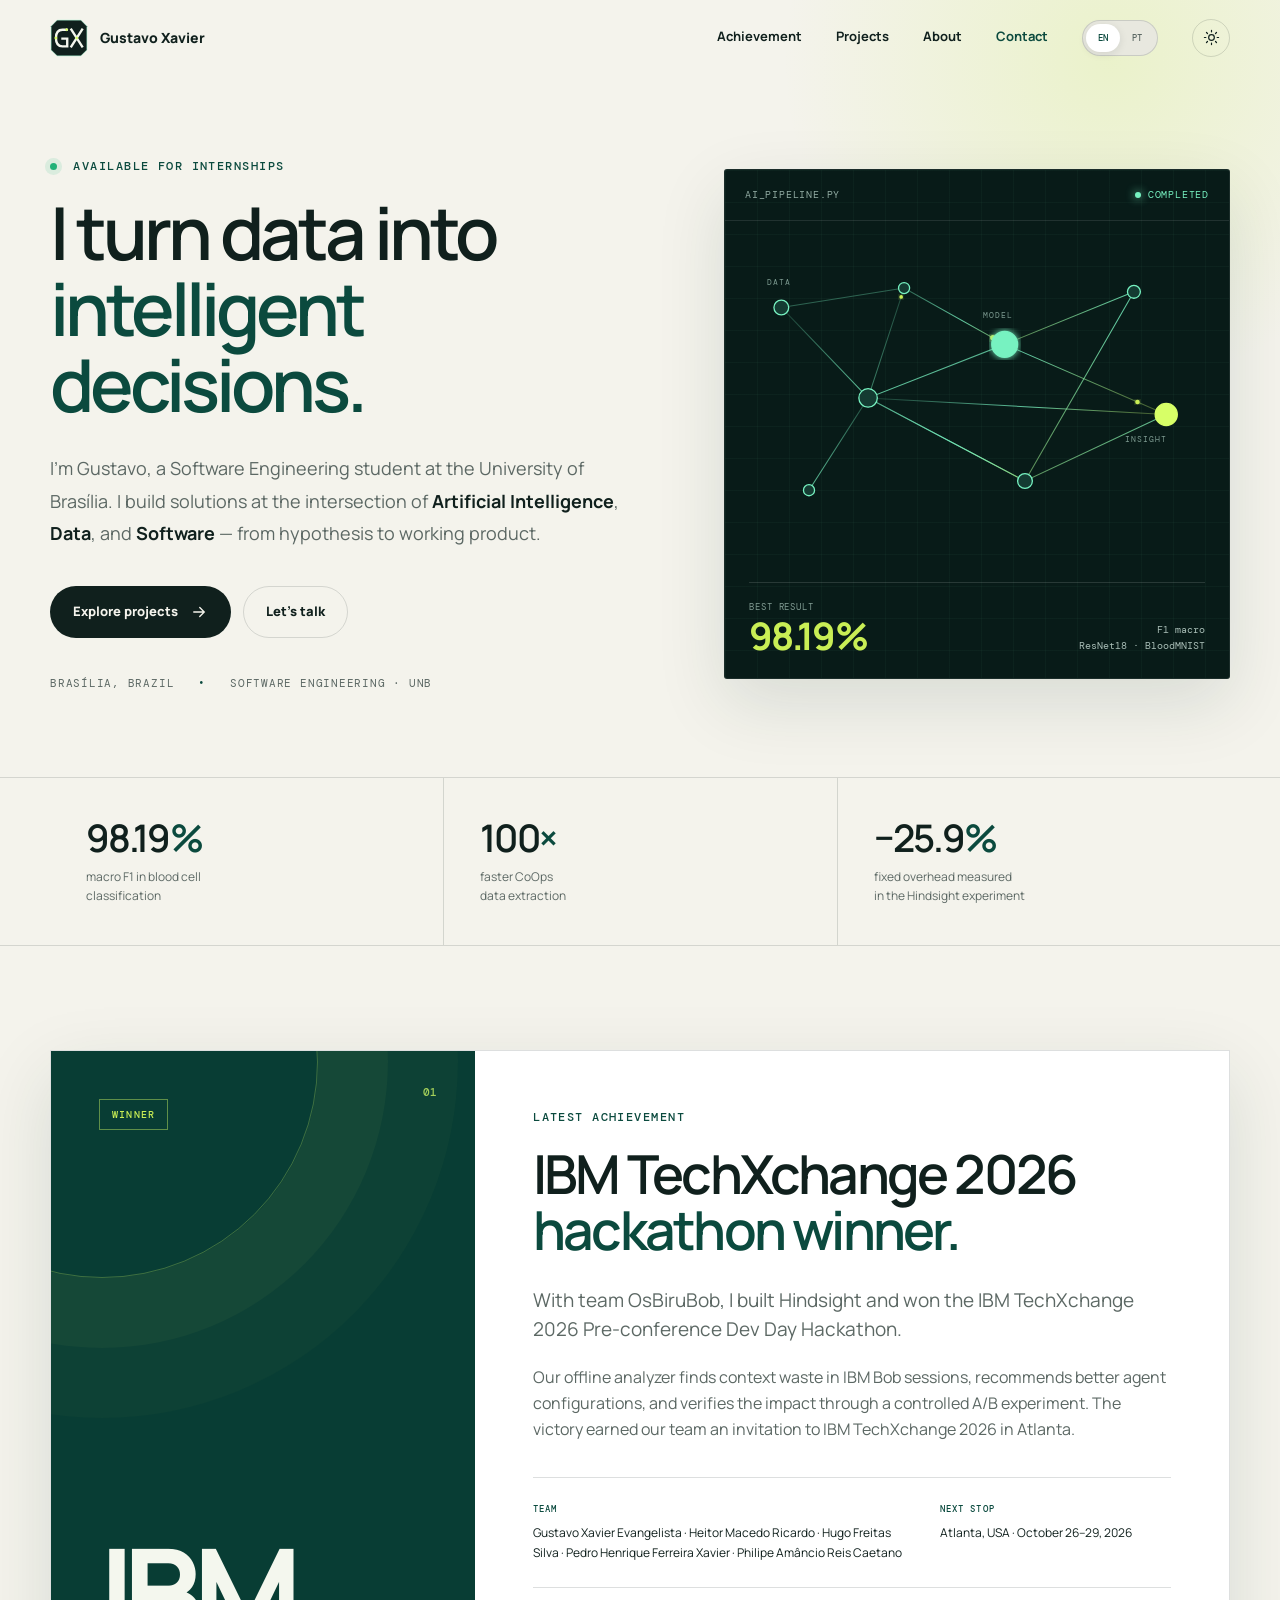
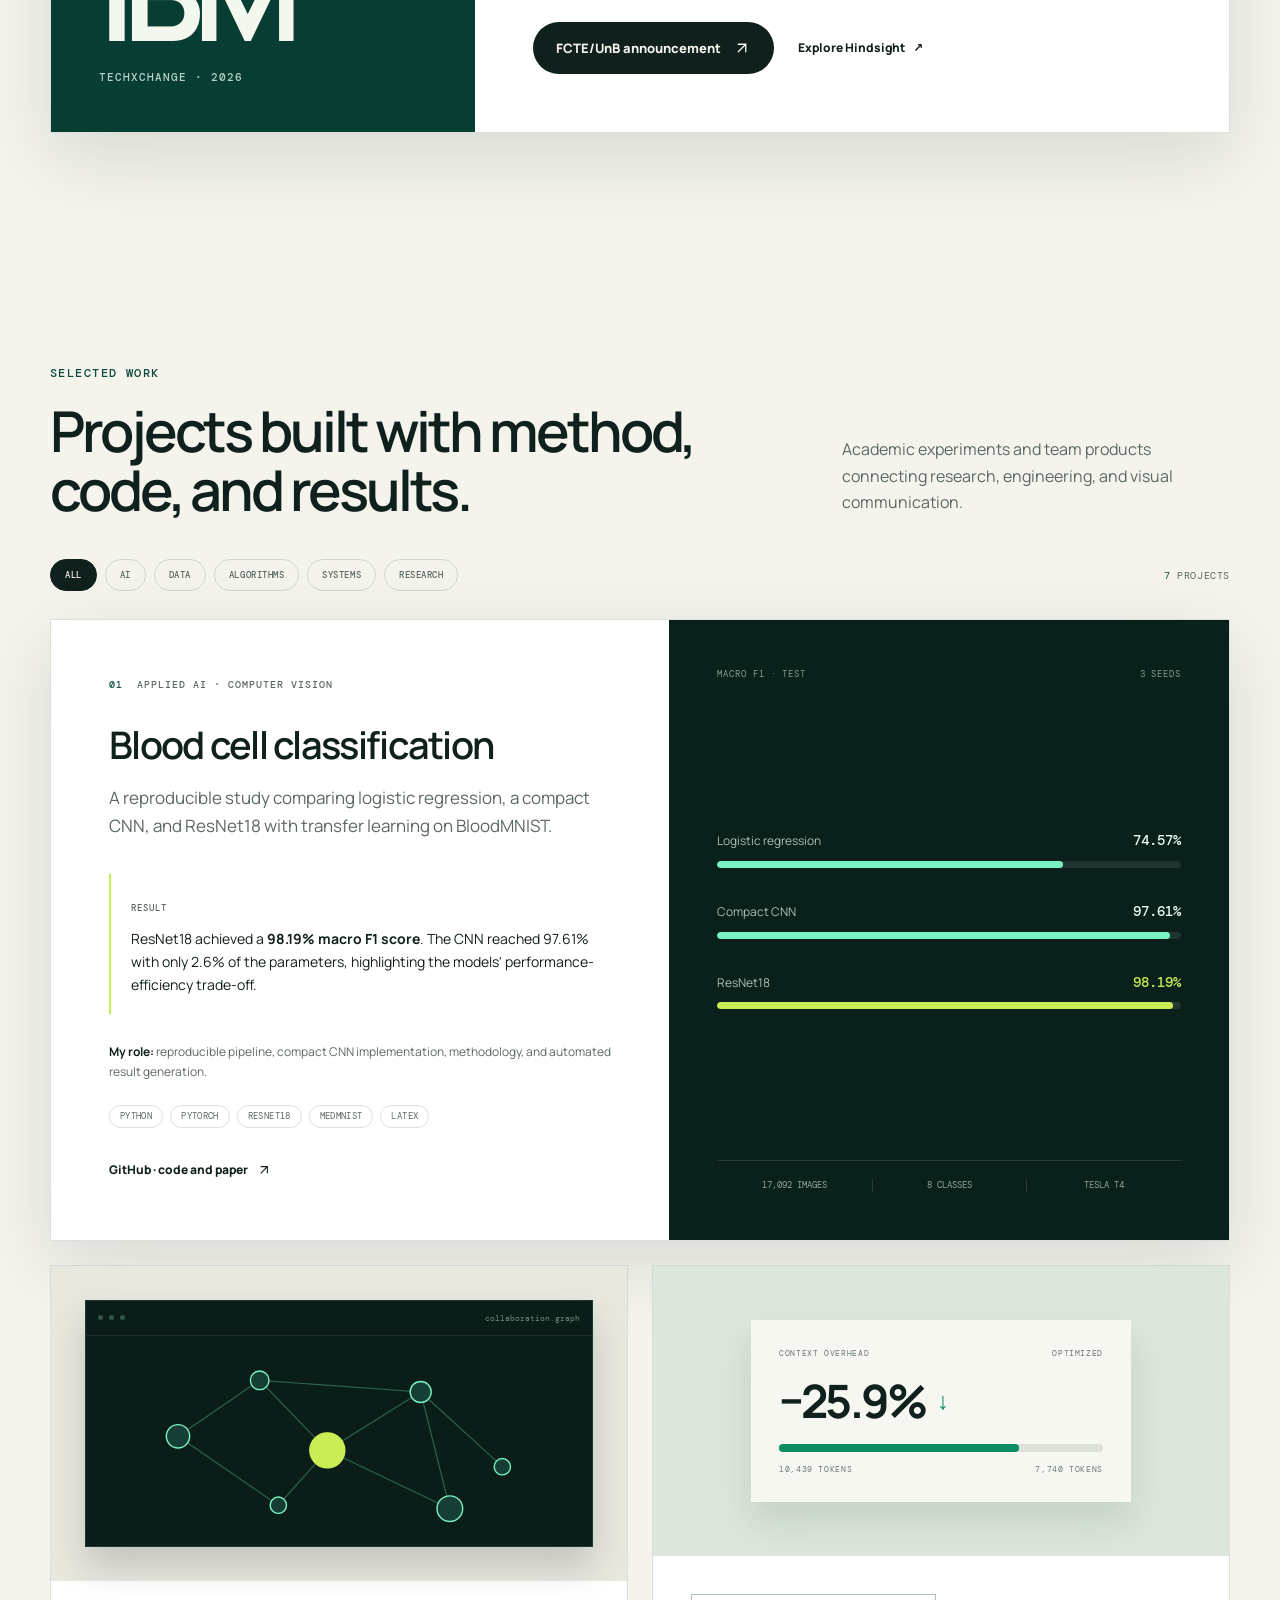
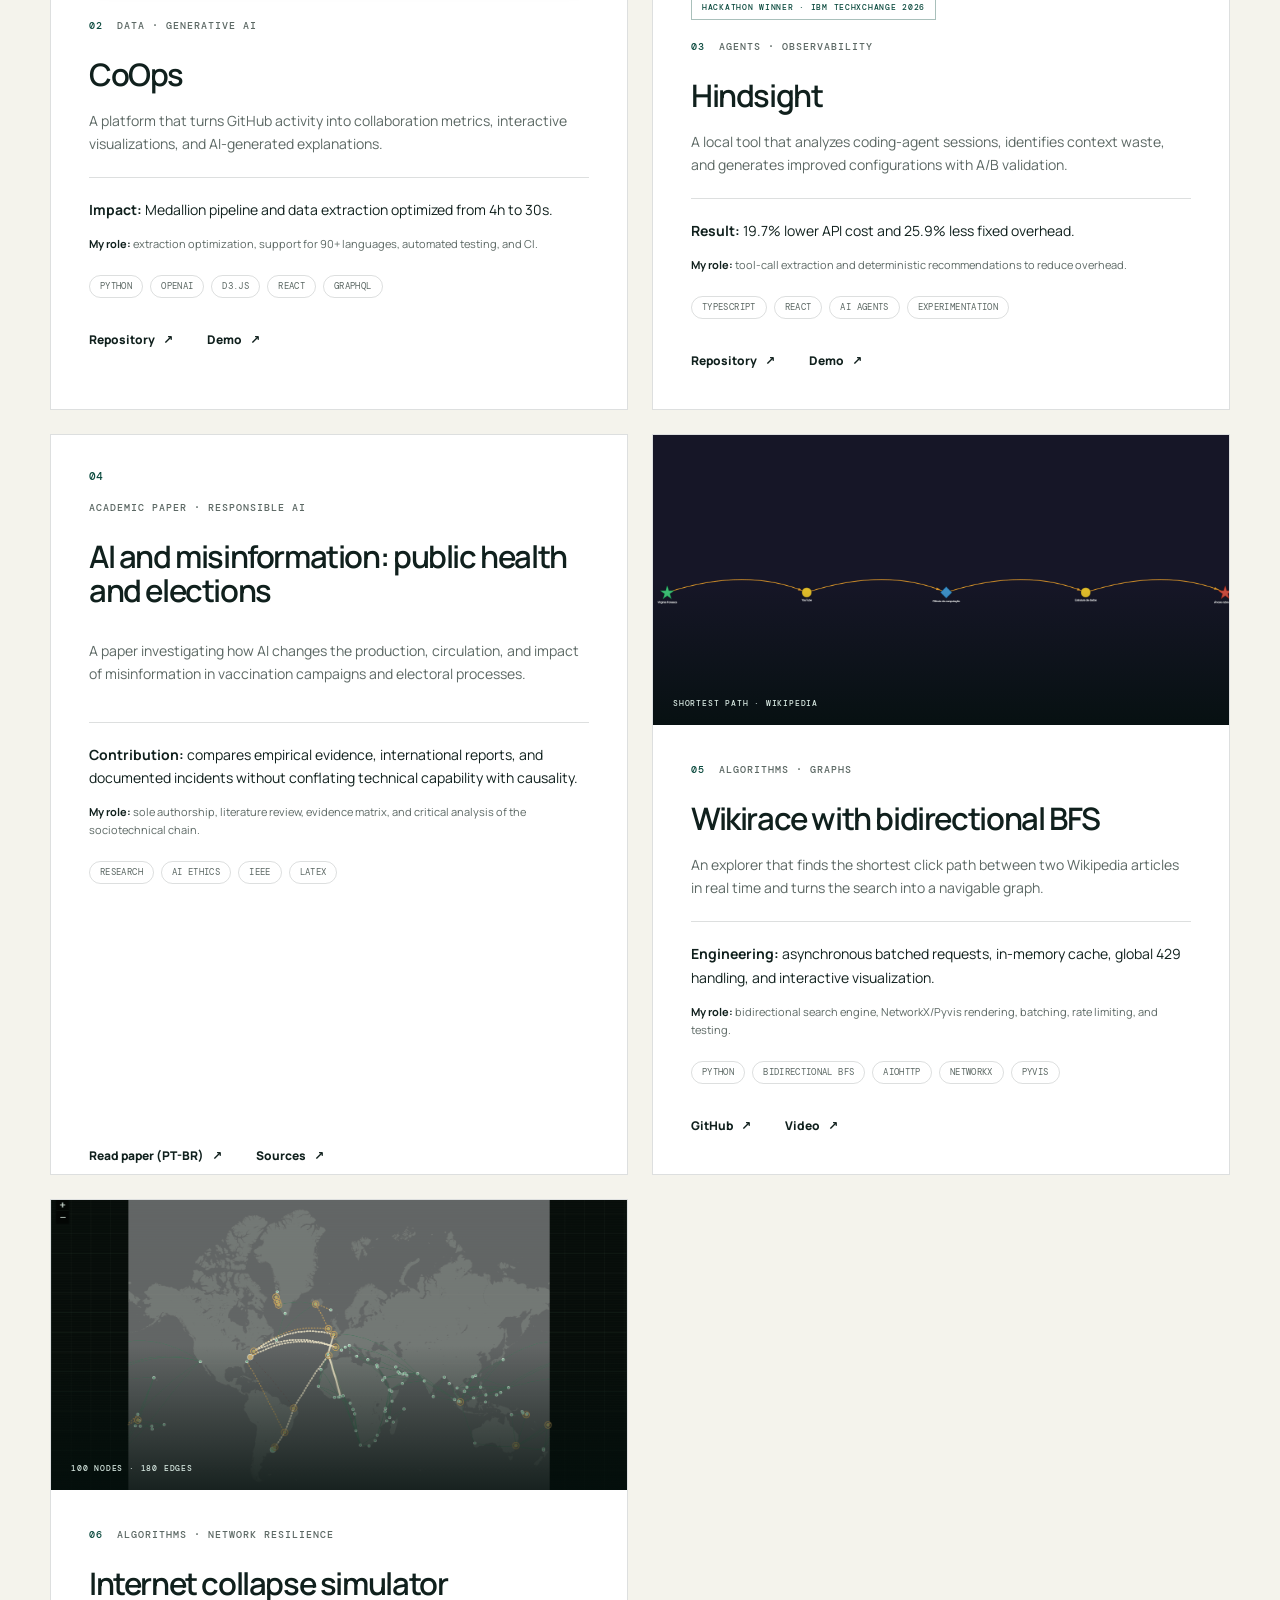
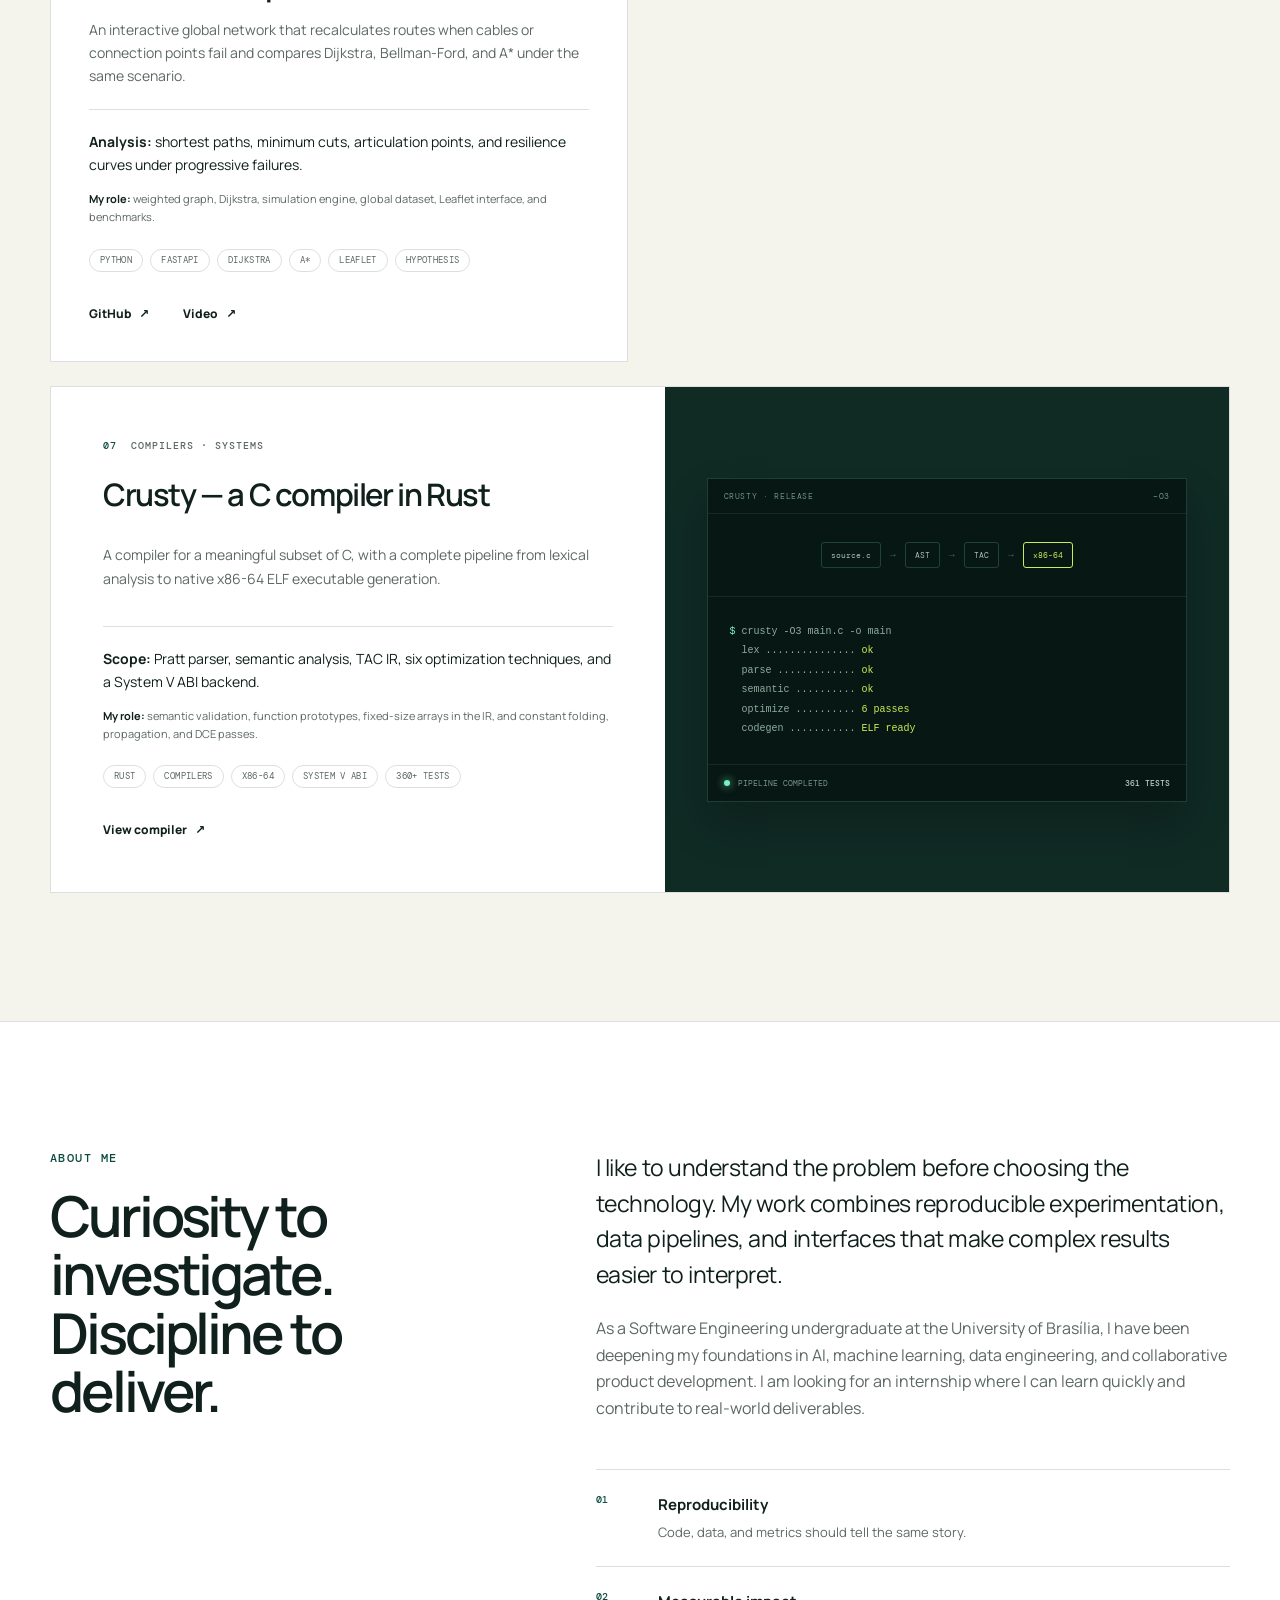
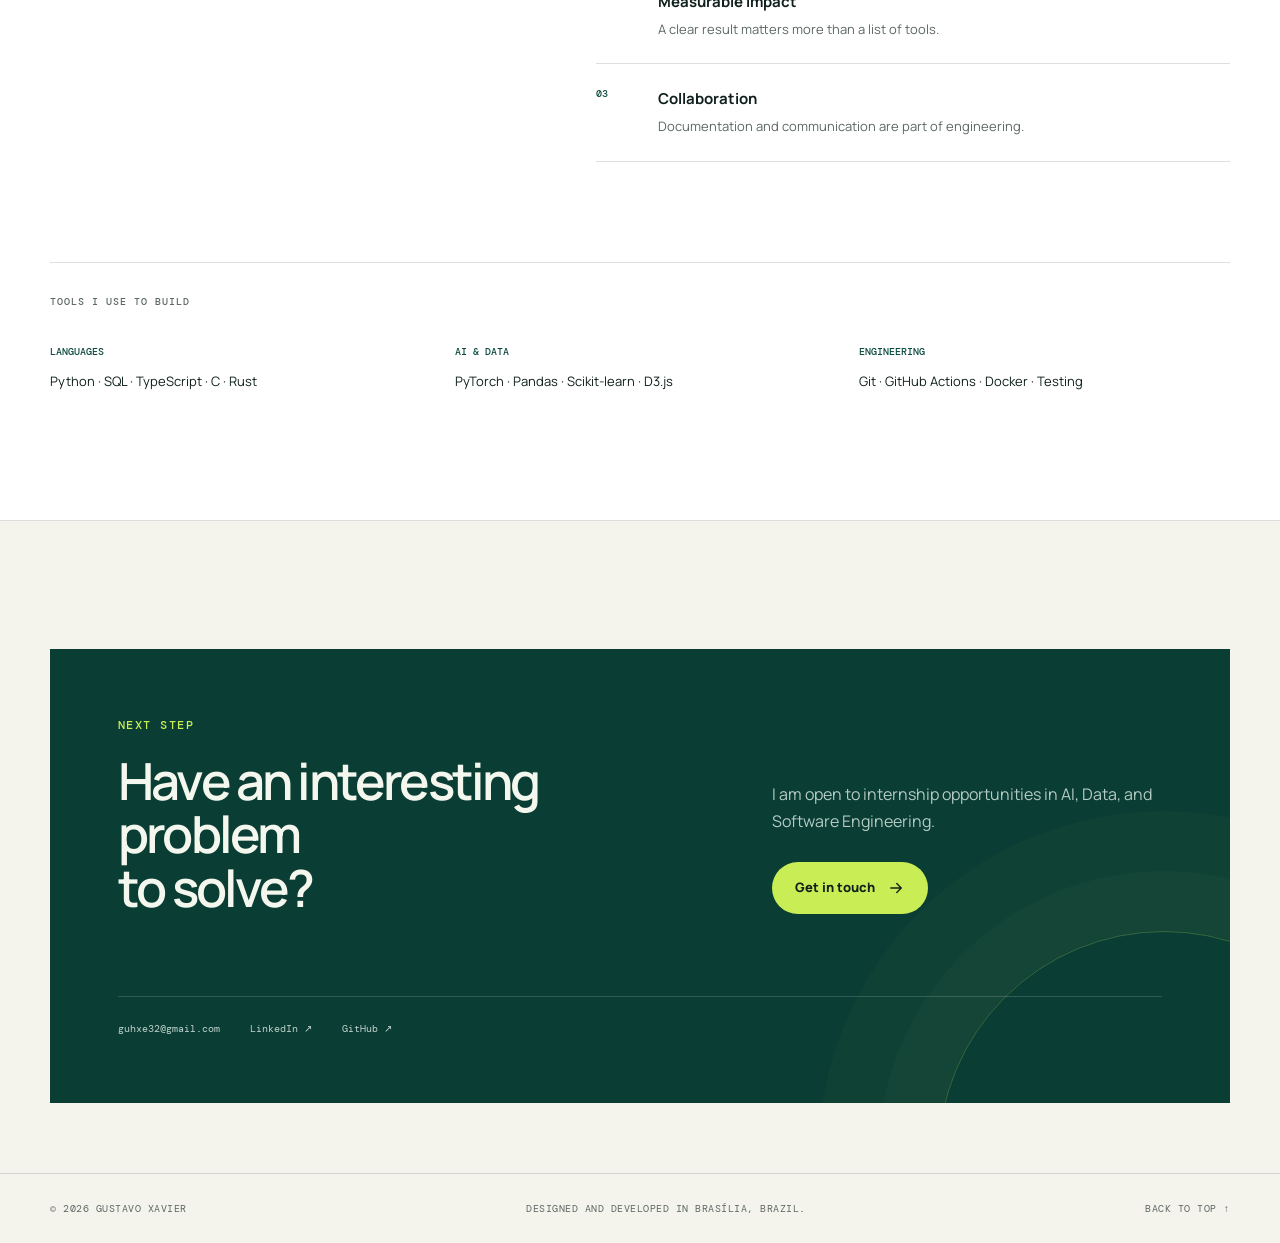
==== commit 98a22d43: "feat: highlight IBM TechXchange hackathon win" ====
--- a/index.html
+++ b/index.html
@@ -5,19 +5,19 @@
     <meta name="viewport" content="width=device-width, initial-scale=1.0" />
     <meta
       name="description"
-      content="Portfolio of Gustavo Xavier, a Software Engineering student at UnB focused on Artificial Intelligence, Data, and software development."
+      content="Portfolio of Gustavo Xavier, IBM TechXchange 2026 hackathon winner and Software Engineering student at UnB focused on Artificial Intelligence, Data, and software development."
     />
     <meta name="theme-color" content="#081b18" />
     <meta property="og:title" content="Gustavo Xavier — AI & Data" />
     <meta
       property="og:description"
-      content="Artificial intelligence, data engineering, and software projects built around real-world problems."
+      content="IBM TechXchange 2026 hackathon winner building artificial intelligence, data engineering, and software projects around real-world problems."
     />
     <meta property="og:type" content="website" />
     <meta property="og:locale" content="en_US" />
     <meta property="og:url" content="https://guxvr.github.io/guxvr/" />
     <meta name="twitter:card" content="summary" />
-    <title>Gustavo Xavier — AI & Data</title>
+    <title>Gustavo Xavier — AI &amp; Data</title>
     <link rel="icon" href="assets/logo-gx.svg" type="image/svg+xml" />
     <link rel="preconnect" href="https://fonts.googleapis.com" />
     <link rel="preconnect" href="https://fonts.gstatic.com" crossorigin />
@@ -64,6 +64,7 @@
         </button>
 
         <nav class="site-nav" aria-label="Main navigation" data-nav>
+          <a href="#achievement">Achievement</a>
           <a href="#projects">Projects</a>
           <a href="#about">About</a>
           <a href="#contact">Contact</a>
@@ -108,7 +109,7 @@
             </ul>
           </div>
 
-          <div class="hero-visual reveal" data-tilt aria-label="Interactive visualization of an artificial intelligence pipeline">
+          <div class="hero-visual reveal" data-tilt role="img" aria-label="Interactive visualization of an artificial intelligence pipeline">
             <div class="visual-topline">
               <span>ai_pipeline.py</span>
               <span class="running"><i></i> completed</span>
@@ -183,6 +184,51 @@
         </div>
       </section>
 
+      <section class="achievement section" id="achievement" aria-labelledby="achievement-title">
+        <div class="container">
+          <article class="achievement-panel reveal interactive-card">
+            <div class="achievement-mark" aria-hidden="true">
+              <span>Winner</span>
+              <strong>IBM</strong>
+              <i>TechXchange · 2026</i>
+            </div>
+
+            <div class="achievement-copy">
+              <p class="eyebrow">Latest achievement</p>
+              <h2 id="achievement-title">IBM TechXchange 2026<br /><span>hackathon winner.</span></h2>
+              <p class="achievement-lead">
+                With team OsBiruBob, I built Hindsight and won the IBM TechXchange 2026
+                Pre-conference Dev Day Hackathon.
+              </p>
+              <p>
+                Our offline analyzer finds context waste in IBM Bob sessions, recommends better
+                agent configurations, and verifies the impact through a controlled A/B experiment.
+                The victory earned our team an invitation to IBM TechXchange 2026 in Atlanta.
+              </p>
+
+              <dl class="achievement-details">
+                <div>
+                  <dt>Team</dt>
+                  <dd>Gustavo Xavier Evangelista · Heitor Macedo Ricardo · Hugo Freitas Silva · Pedro Henrique Ferreira Xavier · Philipe Amâncio Reis Caetano</dd>
+                </div>
+                <div>
+                  <dt>Next stop</dt>
+                  <dd>Atlanta, USA · October 26–29, 2026</dd>
+                </div>
+              </dl>
+
+              <div class="achievement-links">
+                <a class="button button-primary" href="https://www.instagram.com/p/DeeXxSCtfBp/" target="_blank" rel="noopener noreferrer">
+                  FCTE/UnB announcement
+                  <svg viewBox="0 0 24 24" aria-hidden="true"><path d="M7 17 17 7M7 7h10v10"></path></svg>
+                </a>
+                <a class="text-link" href="https://github.com/HeitorM50/OsBiruBob" target="_blank" rel="noopener noreferrer">Explore Hindsight <span>↗</span></a>
+              </div>
+            </div>
+          </article>
+        </div>
+      </section>
+
       <section class="projects section" id="projects">
         <div class="container">
           <div class="section-heading reveal">
@@ -196,7 +242,7 @@
             </p>
           </div>
 
-          <div class="project-controls reveal" aria-label="Filter projects by field">
+          <div class="project-controls reveal" role="region" aria-label="Filter projects by field">
             <div class="project-filters" role="group" aria-label="Project categories">
               <button type="button" class="filter-chip is-active" data-filter="all" aria-pressed="true">All</button>
               <button type="button" class="filter-chip" data-filter="ai" aria-pressed="false">AI</button>
@@ -236,7 +282,7 @@
               </a>
             </div>
 
-            <div class="model-comparison" aria-label="Macro F1 comparison across three models">
+            <div class="model-comparison" role="img" aria-label="Macro F1 comparison across three models">
               <div class="chart-head">
                 <span>Macro F1 · test</span>
                 <span>3 seeds</span>
@@ -301,6 +347,7 @@
                 </div>
               </div>
               <div class="card-body">
+                <p class="award-badge">Hackathon winner · IBM TechXchange 2026</p>
                 <div class="project-kicker"><span>03</span><span>Agents · Observability</span></div>
                 <h3>Hindsight</h3>
                 <p>
@@ -453,7 +500,7 @@
           <p class="stack-label">Tools I use to build</p>
           <div class="stack-groups">
             <div><span>Languages</span><p>Python · SQL · TypeScript · C · Rust</p></div>
-            <div><span>AI & Data</span><p>PyTorch · Pandas · Scikit-learn · D3.js</p></div>
+            <div><span>AI &amp; Data</span><p>PyTorch · Pandas · Scikit-learn · D3.js</p></div>
             <div><span>Engineering</span><p>Git · GitHub Actions · Docker · Testing</p></div>
           </div>
         </div>
--- a/styles.css
+++ b/styles.css
@@ -205,6 +205,26 @@
 .proof-item strong span { color: var(--primary); }
 .proof-item p { margin: 12px 0 0; color: var(--muted); font-size: 12px; line-height: 1.55; }
 
+.achievement { padding-block: 104px; }
+.achievement-panel { position: relative; display: grid; grid-template-columns: .72fr 1.28fr; min-height: 520px; overflow: hidden; border: 1px solid var(--line); background: var(--surface); box-shadow: var(--shadow); }
+.achievement-mark { position: relative; display: flex; flex-direction: column; justify-content: flex-end; min-height: 100%; overflow: hidden; padding: 48px; background: #083d34; color: var(--ink-on-dark); }
+.achievement-mark::before { content: ""; position: absolute; width: 430px; height: 430px; top: -205px; left: -165px; border: 1px solid rgba(215,255,103,.26); border-radius: 50%; box-shadow: 0 0 0 70px rgba(215,255,103,.035), 0 0 0 140px rgba(215,255,103,.02); }
+.achievement-mark::after { content: "01"; position: absolute; top: 34px; right: 38px; color: rgba(215,255,103,.75); font: 500 11px var(--mono); }
+.achievement-mark span { position: relative; width: fit-content; margin-bottom: auto; padding: 8px 12px; border: 1px solid rgba(215,255,103,.42); color: var(--accent); font: 500 10px var(--mono); letter-spacing: .12em; text-transform: uppercase; }
+.achievement-mark strong { position: relative; font-size: clamp(78px, 10vw, 142px); line-height: .78; letter-spacing: -.09em; font-weight: 700; }
+.achievement-mark i { position: relative; margin-top: 28px; color: #b7d0c7; font: normal 500 11px var(--mono); letter-spacing: .09em; text-transform: uppercase; }
+.achievement-copy { min-width: 0; padding: 58px; }
+.achievement-copy h2 { margin: 20px 0 28px; overflow-wrap: break-word; font-size: clamp(38px, 4.2vw, 58px); line-height: 1.04; letter-spacing: -.052em; font-weight: 600; }
+.achievement-copy h2 span { color: var(--primary); }
+.achievement-copy > p:not(.eyebrow) { max-width: 690px; color: var(--muted); }
+.achievement-copy .achievement-lead { color: var(--text); font-size: 19px; line-height: 1.55; }
+.achievement-details { display: grid; grid-template-columns: 1.25fr .75fr; gap: 22px; margin: 34px 0; padding: 25px 0; border-block: 1px solid var(--line); }
+.achievement-details div { min-width: 0; }
+.achievement-details dt { margin-bottom: 8px; color: var(--primary); font: 500 9px var(--mono); letter-spacing: .12em; text-transform: uppercase; }
+.achievement-details dd { margin: 0; overflow-wrap: anywhere; color: var(--text); font-size: 12px; line-height: 1.65; }
+.achievement-links { display: flex; align-items: center; flex-wrap: wrap; gap: 24px; }
+.achievement-links .text-link { margin-top: 0; }
+
 .section-heading { display: grid; grid-template-columns: 1.3fr .7fr; gap: 70px; align-items: end; margin-bottom: 58px; }
 .section-heading h2, .about-title h2, .contact-panel h2 { font-size: clamp(38px, 4.4vw, 58px); }
 .section-heading > p { max-width: 420px; margin: 0 0 4px; color: var(--muted); }
@@ -281,6 +301,7 @@
 .card-body { padding: 38px; }
 .card-body h3 { margin-top: 24px; font-size: 31px; }
 .card-body > p { color: var(--muted); font-size: 14px; }
+.card-body .award-badge { width: fit-content; margin: 0 0 20px; padding: 7px 10px; border: 1px solid color-mix(in srgb, var(--primary) 35%, transparent); color: var(--primary); font: 500 8px var(--mono); letter-spacing: .09em; text-transform: uppercase; }
 .card-body .card-result { margin: 22px 0; padding-top: 20px; border-top: 1px solid var(--line); color: var(--text); }
 .card-body .project-role { margin: -8px 0 22px; font-size: 11px; }
 .card-links { display: flex; gap: 26px; }
@@ -353,6 +374,9 @@
   .hero-visual { min-height: 500px; max-width: 650px; }
   .section-heading, .about-grid { grid-template-columns: 1fr; gap: 35px; }
   .project-featured { grid-template-columns: 1fr; }
+  .achievement-panel { grid-template-columns: 1fr; }
+  .achievement-mark { min-height: 380px; }
+  .achievement-details { grid-template-columns: 1fr 1fr; }
   .model-comparison { min-height: 470px; }
   .about-title { position: static; }
   .about-copy { max-width: 740px; }
@@ -386,6 +410,15 @@
   .proof-item { padding: 28px 8px; }
   .proof-item + .proof-item { border-left: 0; border-top: 1px solid var(--line); }
   .proof-item p br { display: none; }
+  .achievement { padding-block: 72px; }
+  .achievement-mark { min-height: 300px; padding: 32px 25px; }
+  .achievement-mark strong { font-size: 86px; }
+  .achievement-copy { padding: 38px 25px; }
+  .achievement-copy h2 { font-size: 36px; }
+  .achievement-copy h2 br { display: none; }
+  .achievement-copy .achievement-lead { font-size: 17px; }
+  .achievement-details { grid-template-columns: 1fr; }
+  .achievement-links { align-items: flex-start; flex-direction: column; gap: 18px; }
   .section-heading { margin-bottom: 38px; }
   .project-controls { align-items: flex-start; flex-direction: column; margin-top: -8px; }
   .project-filters { width: 100%; flex-wrap: nowrap; overflow-x: auto; padding-bottom: 5px; scrollbar-width: none; }
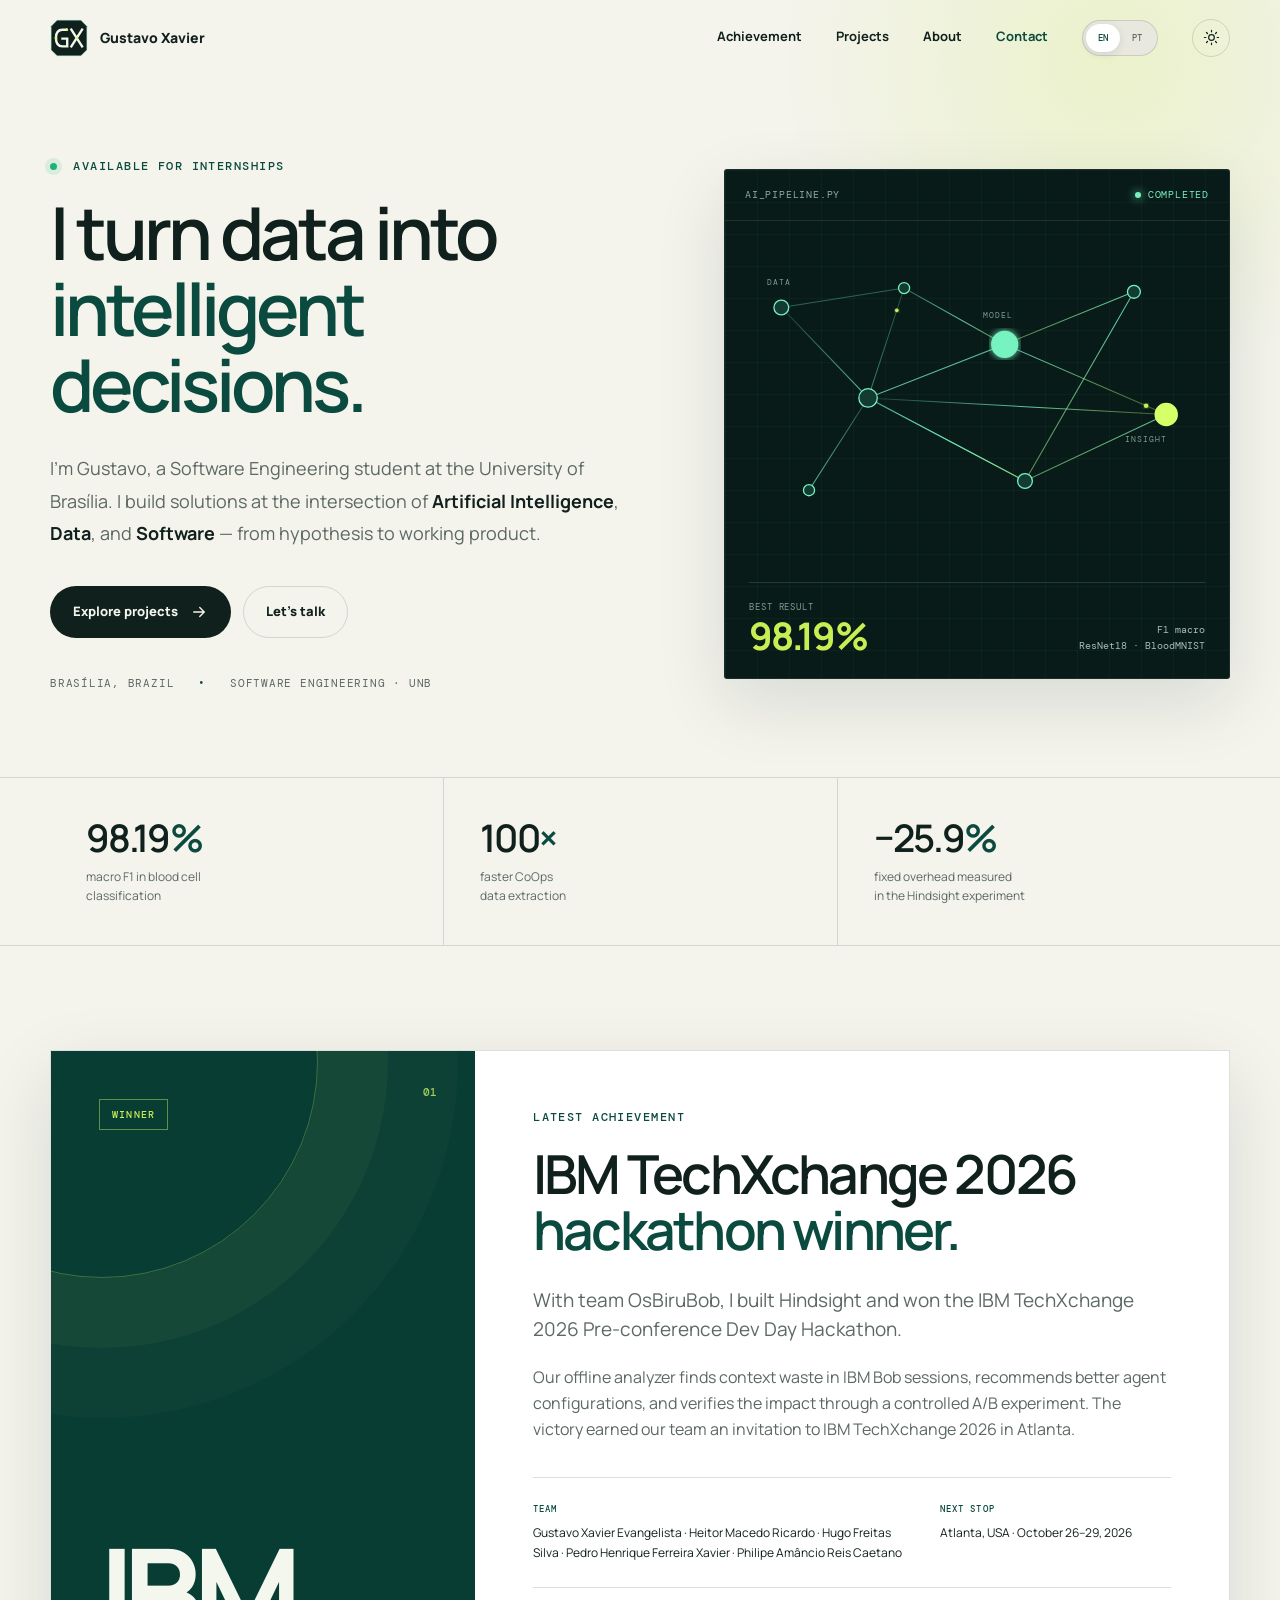
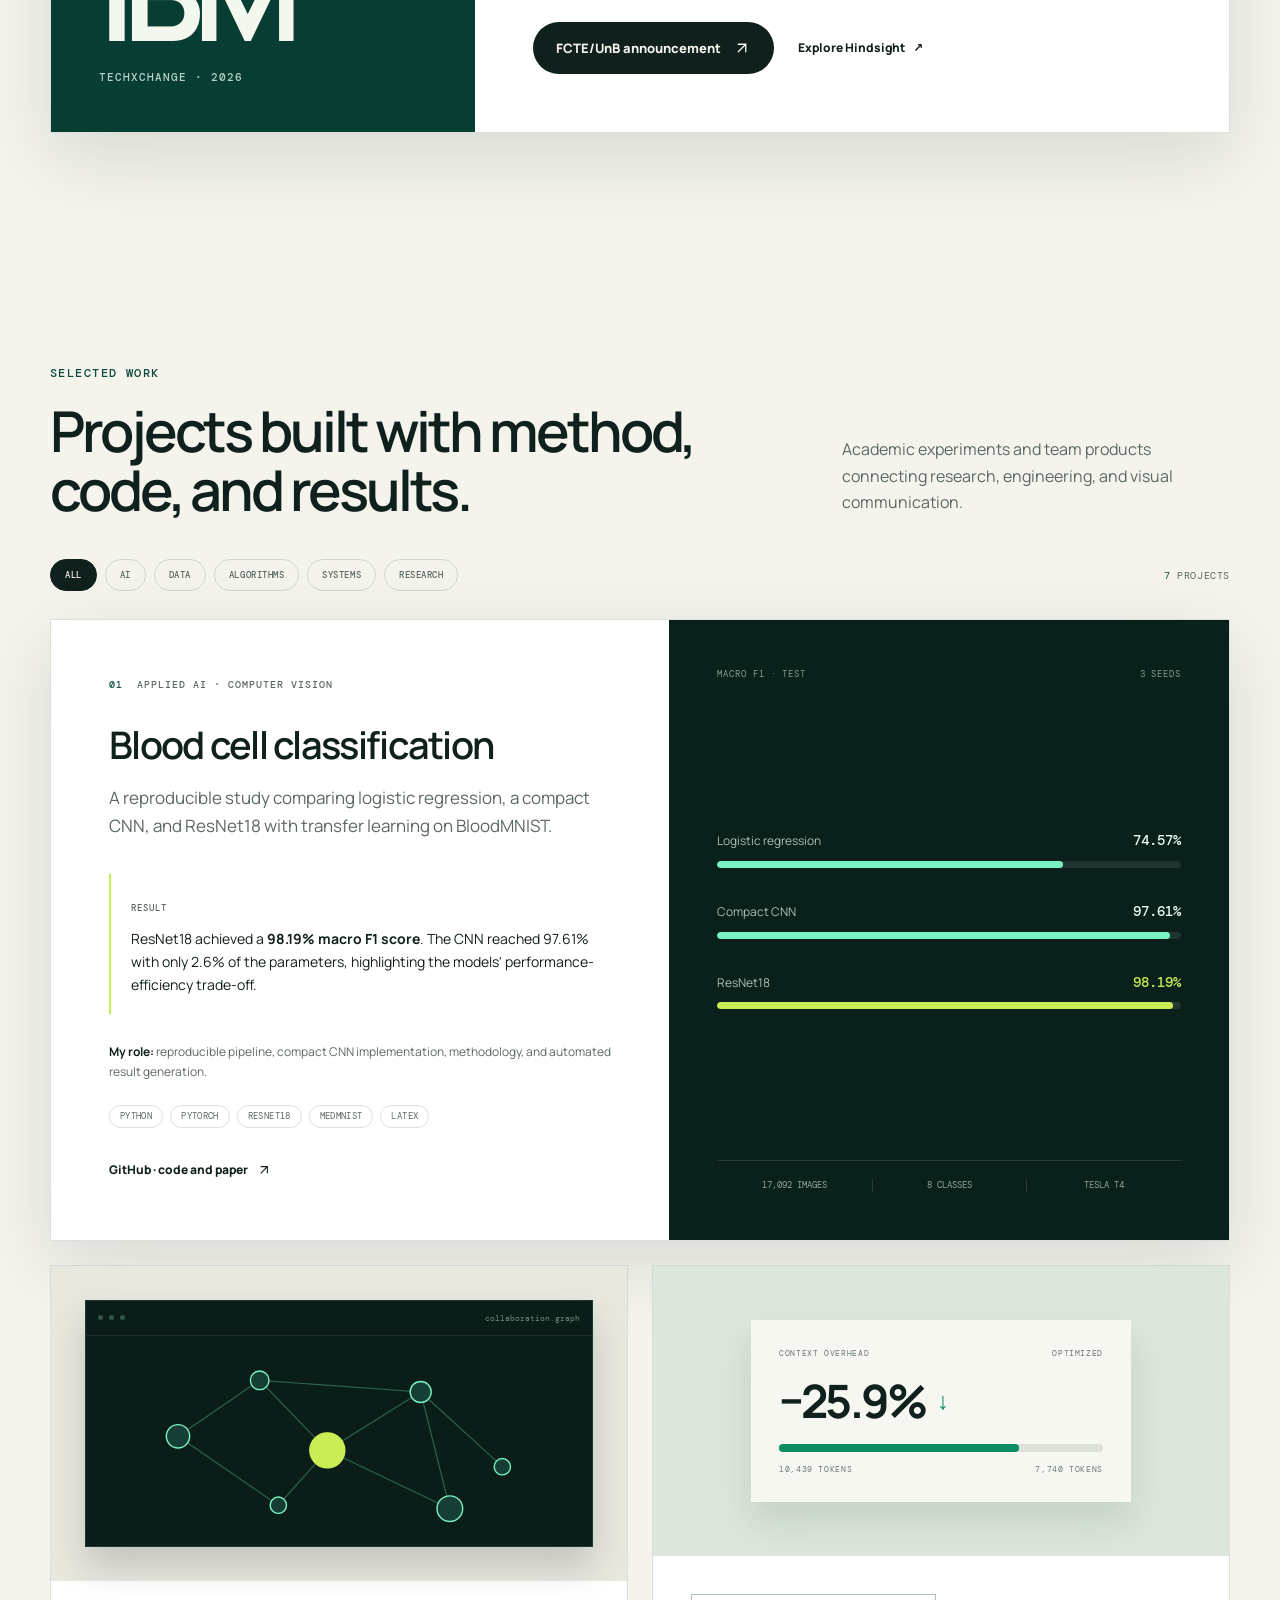
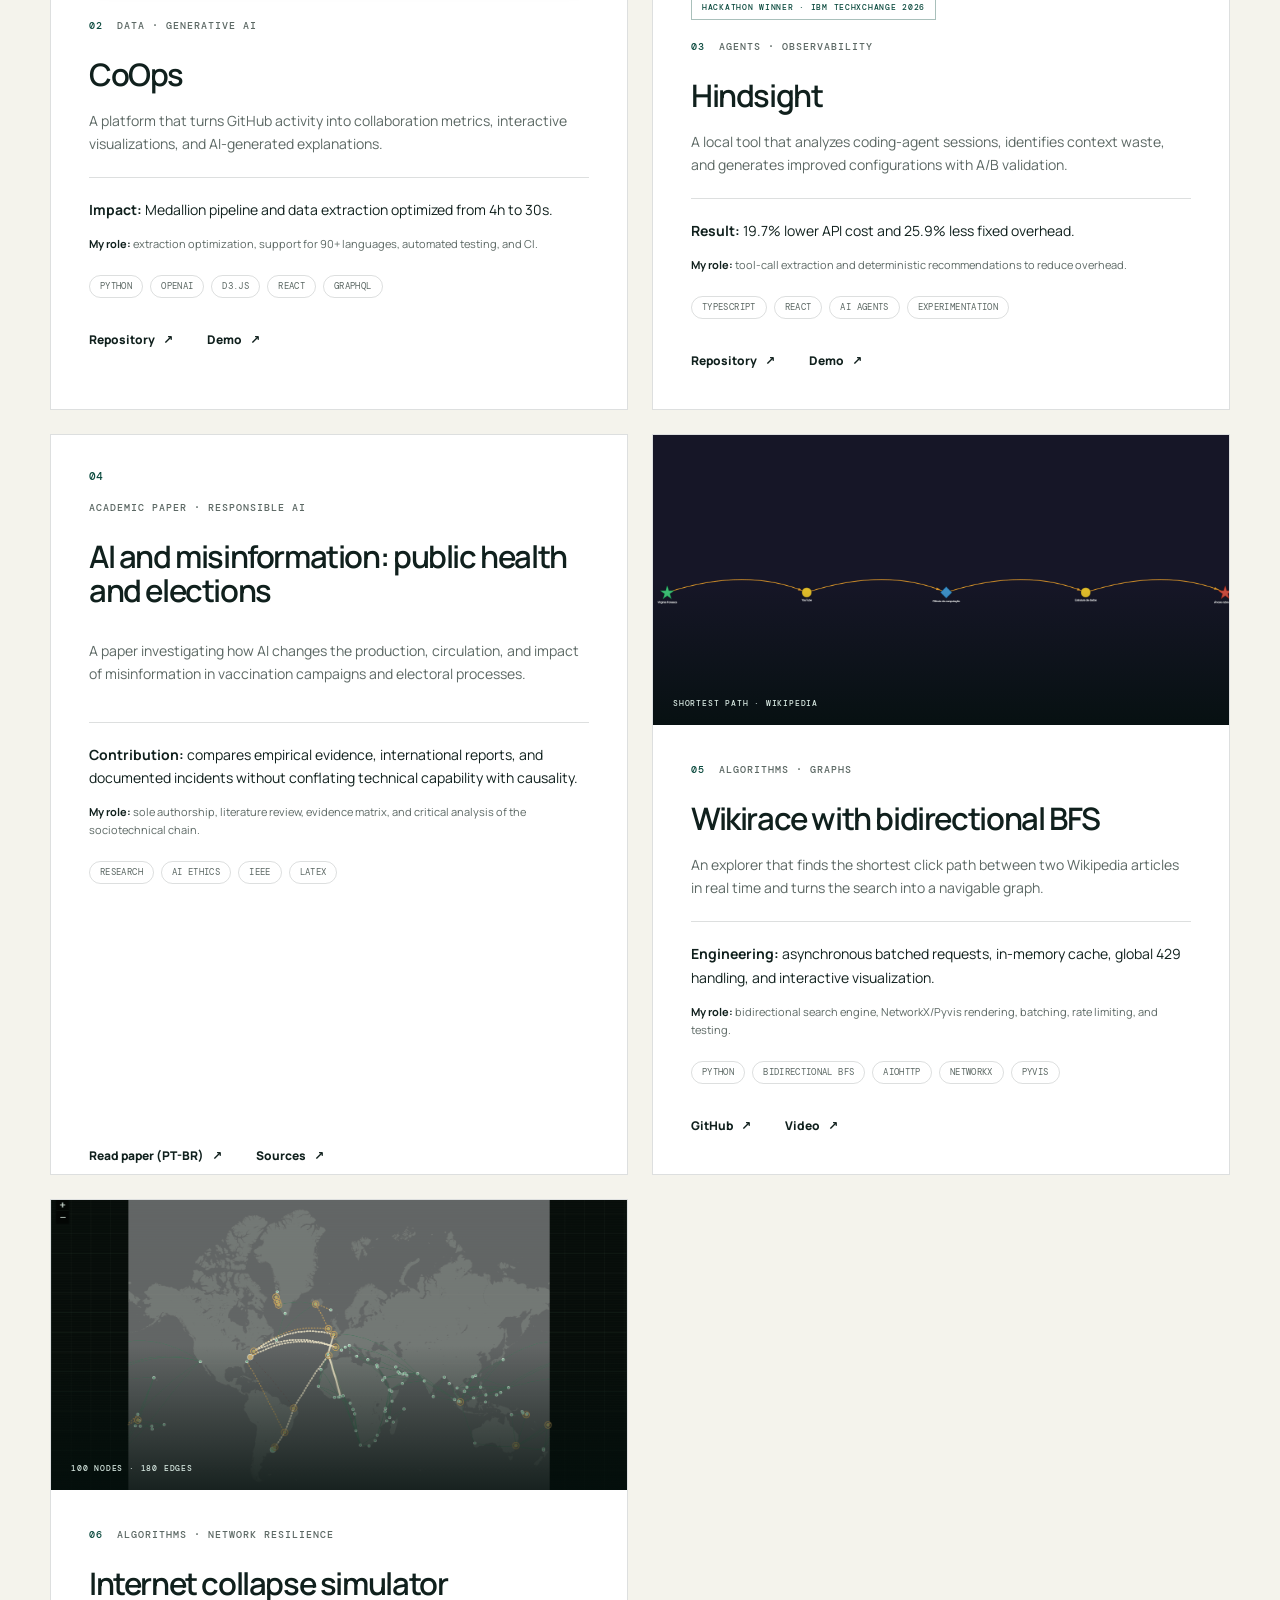
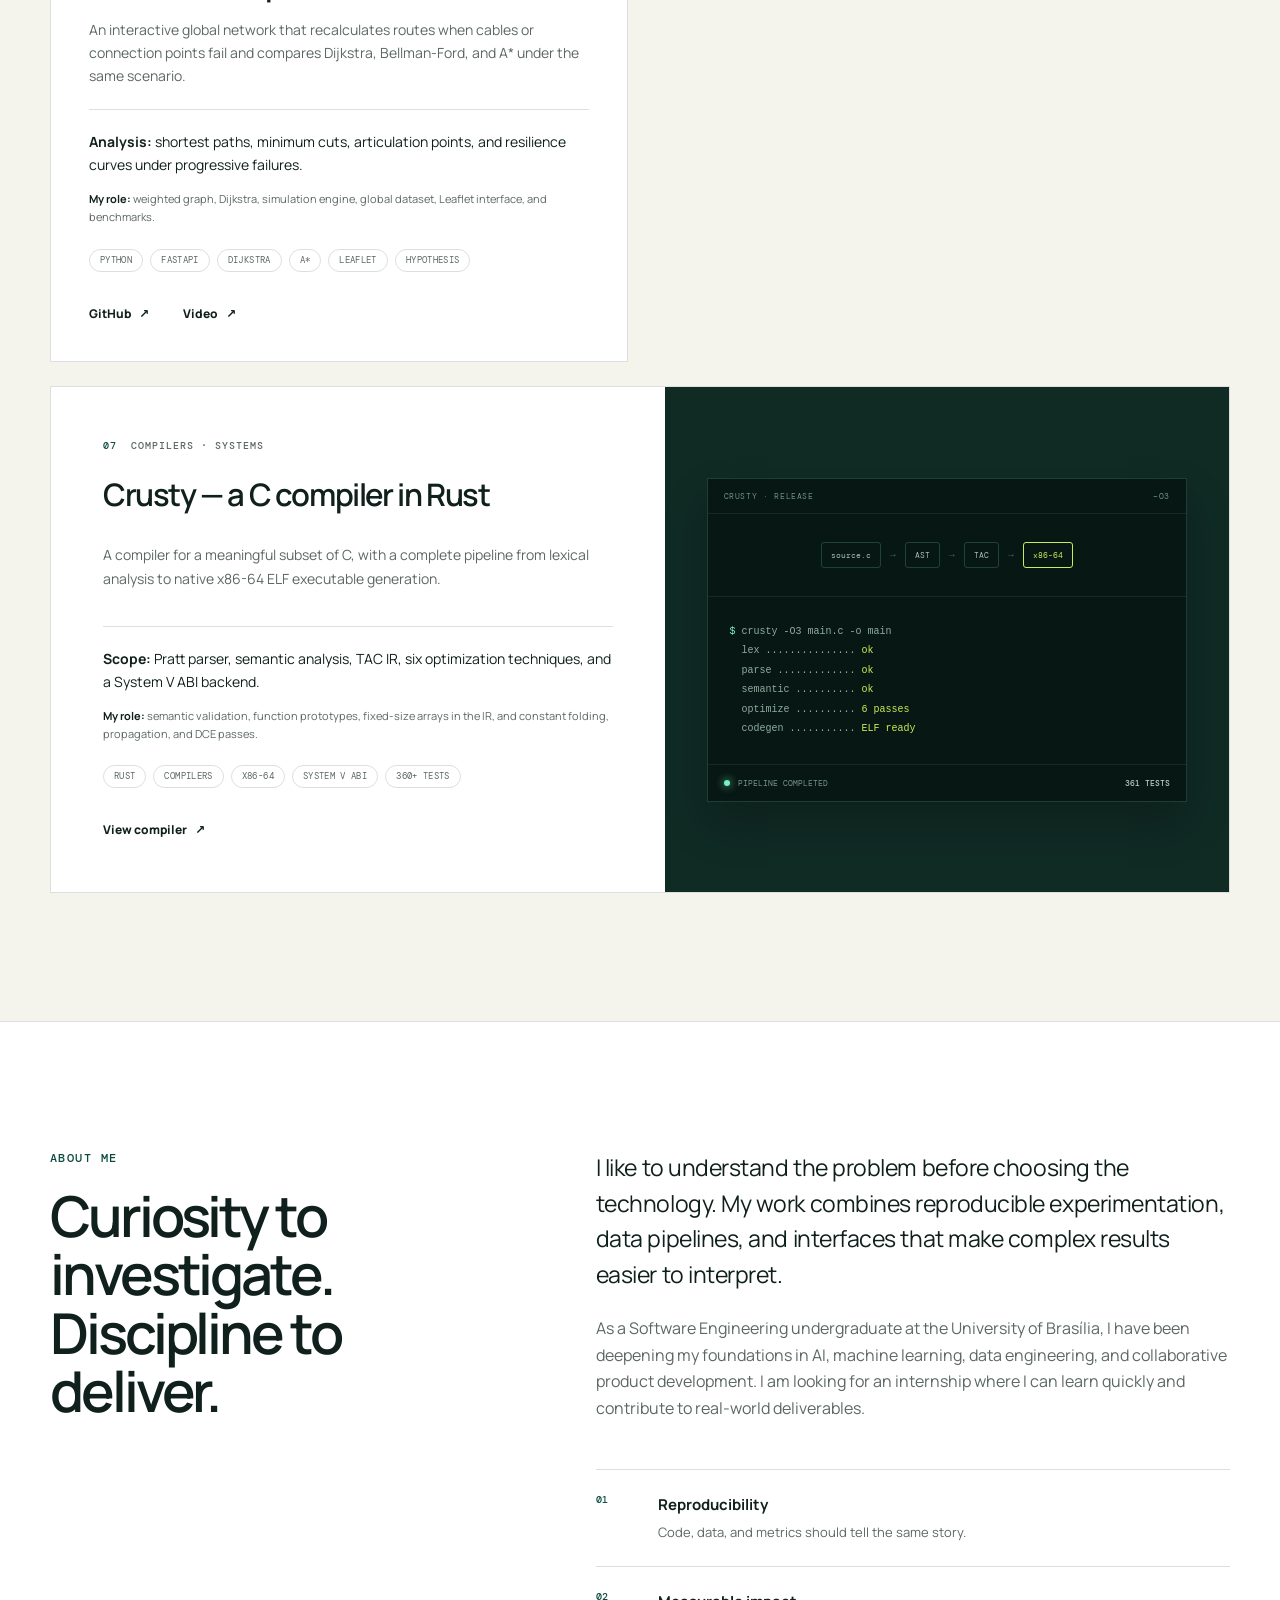
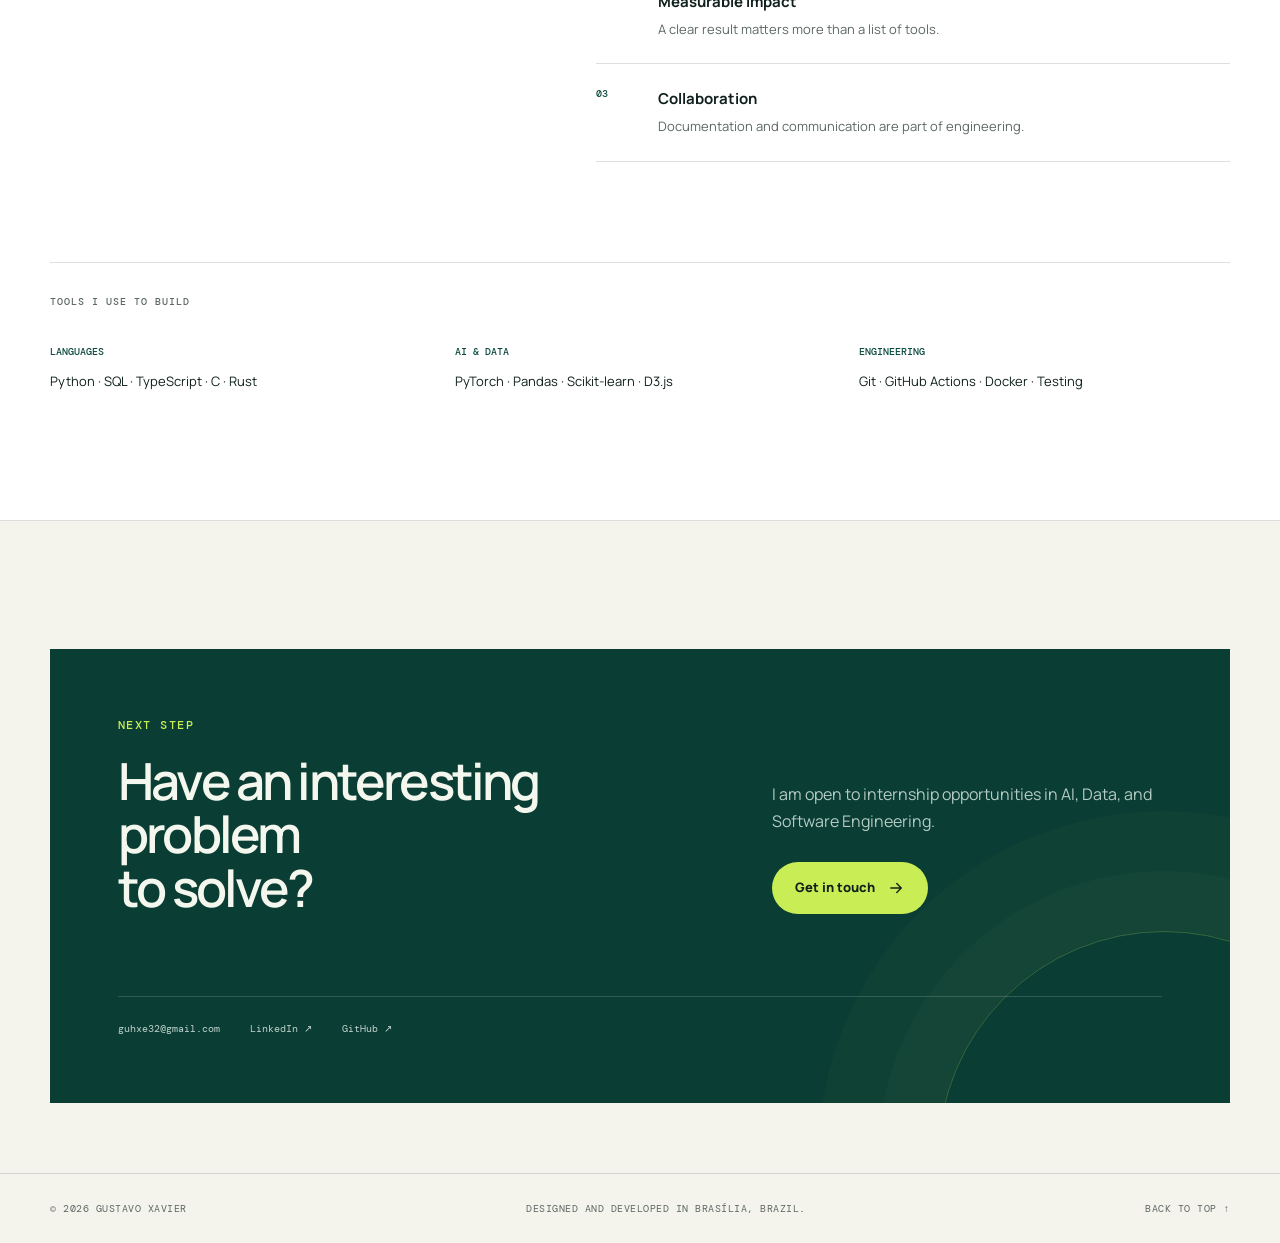
==== commit 0805de51: "feat: add CV files and update LinkedIn profile link in index" ====
--- a/index.html
+++ b/index.html
@@ -521,7 +521,7 @@
           </div>
           <div class="contact-links">
             <a href="mailto:guhxe32@gmail.com">guhxe32@gmail.com</a>
-            <a href="https://www.linkedin.com/in/gustavo-xavier-evangelista-bb4550415" target="_blank" rel="noopener noreferrer">LinkedIn ↗</a>
+            <a href="https://www.linkedin.com/in/gustavo-evangelista-bb4550415" target="_blank" rel="noopener noreferrer">LinkedIn ↗</a>
             <a href="https://github.com/guxvr" target="_blank" rel="noopener noreferrer">GitHub ↗</a>
           </div>
         </div>
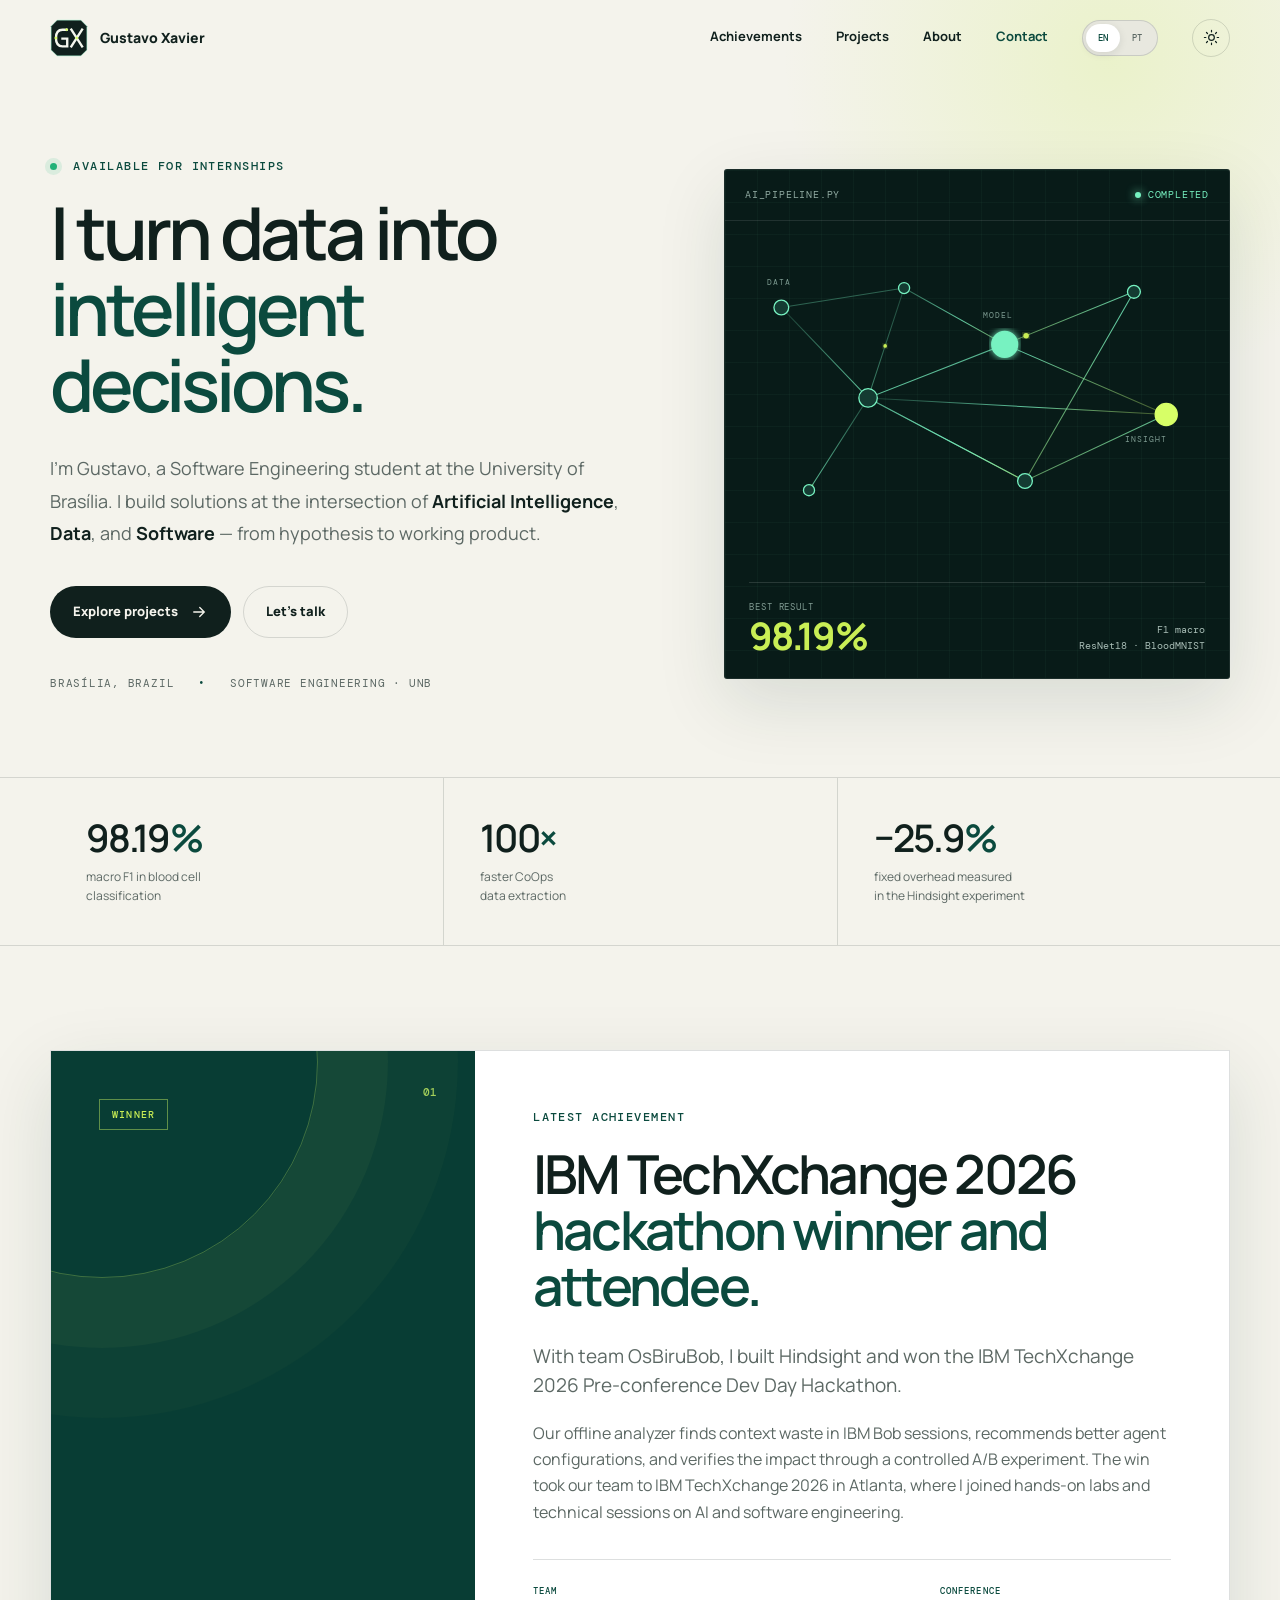
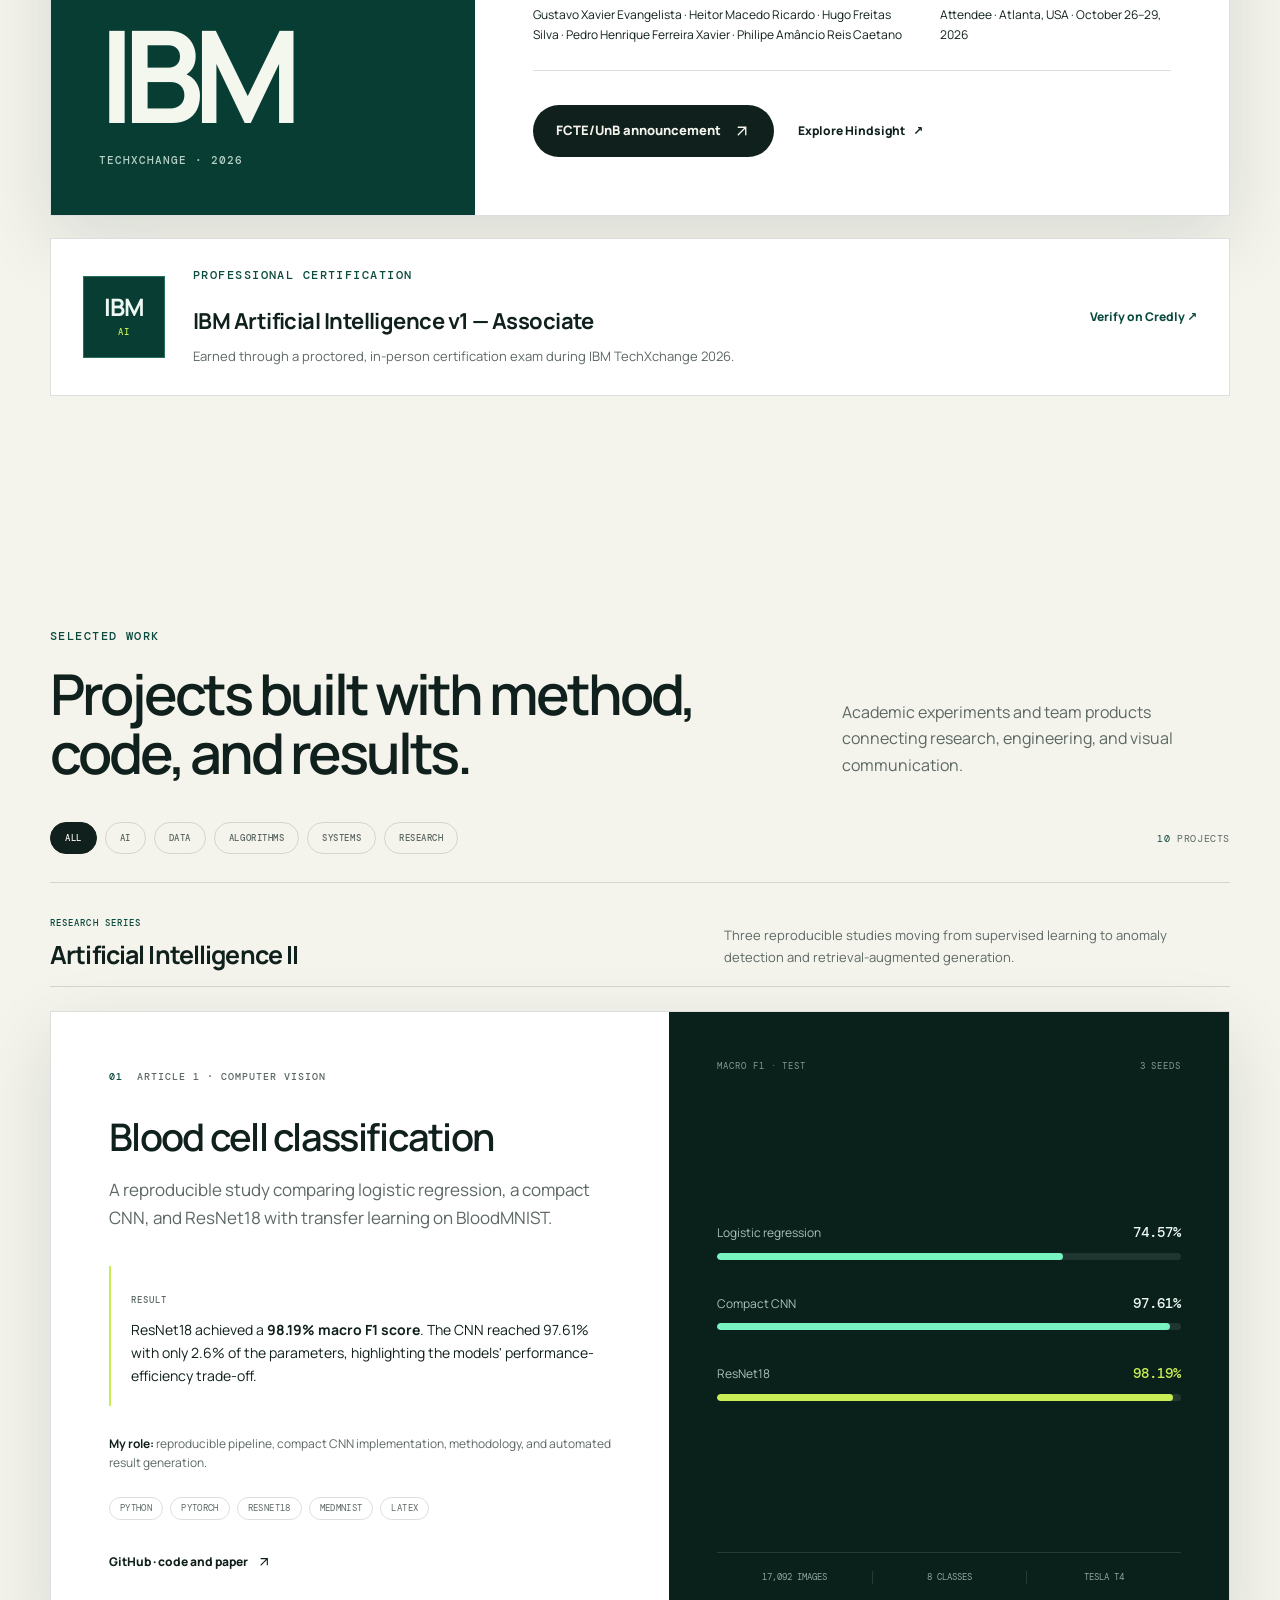
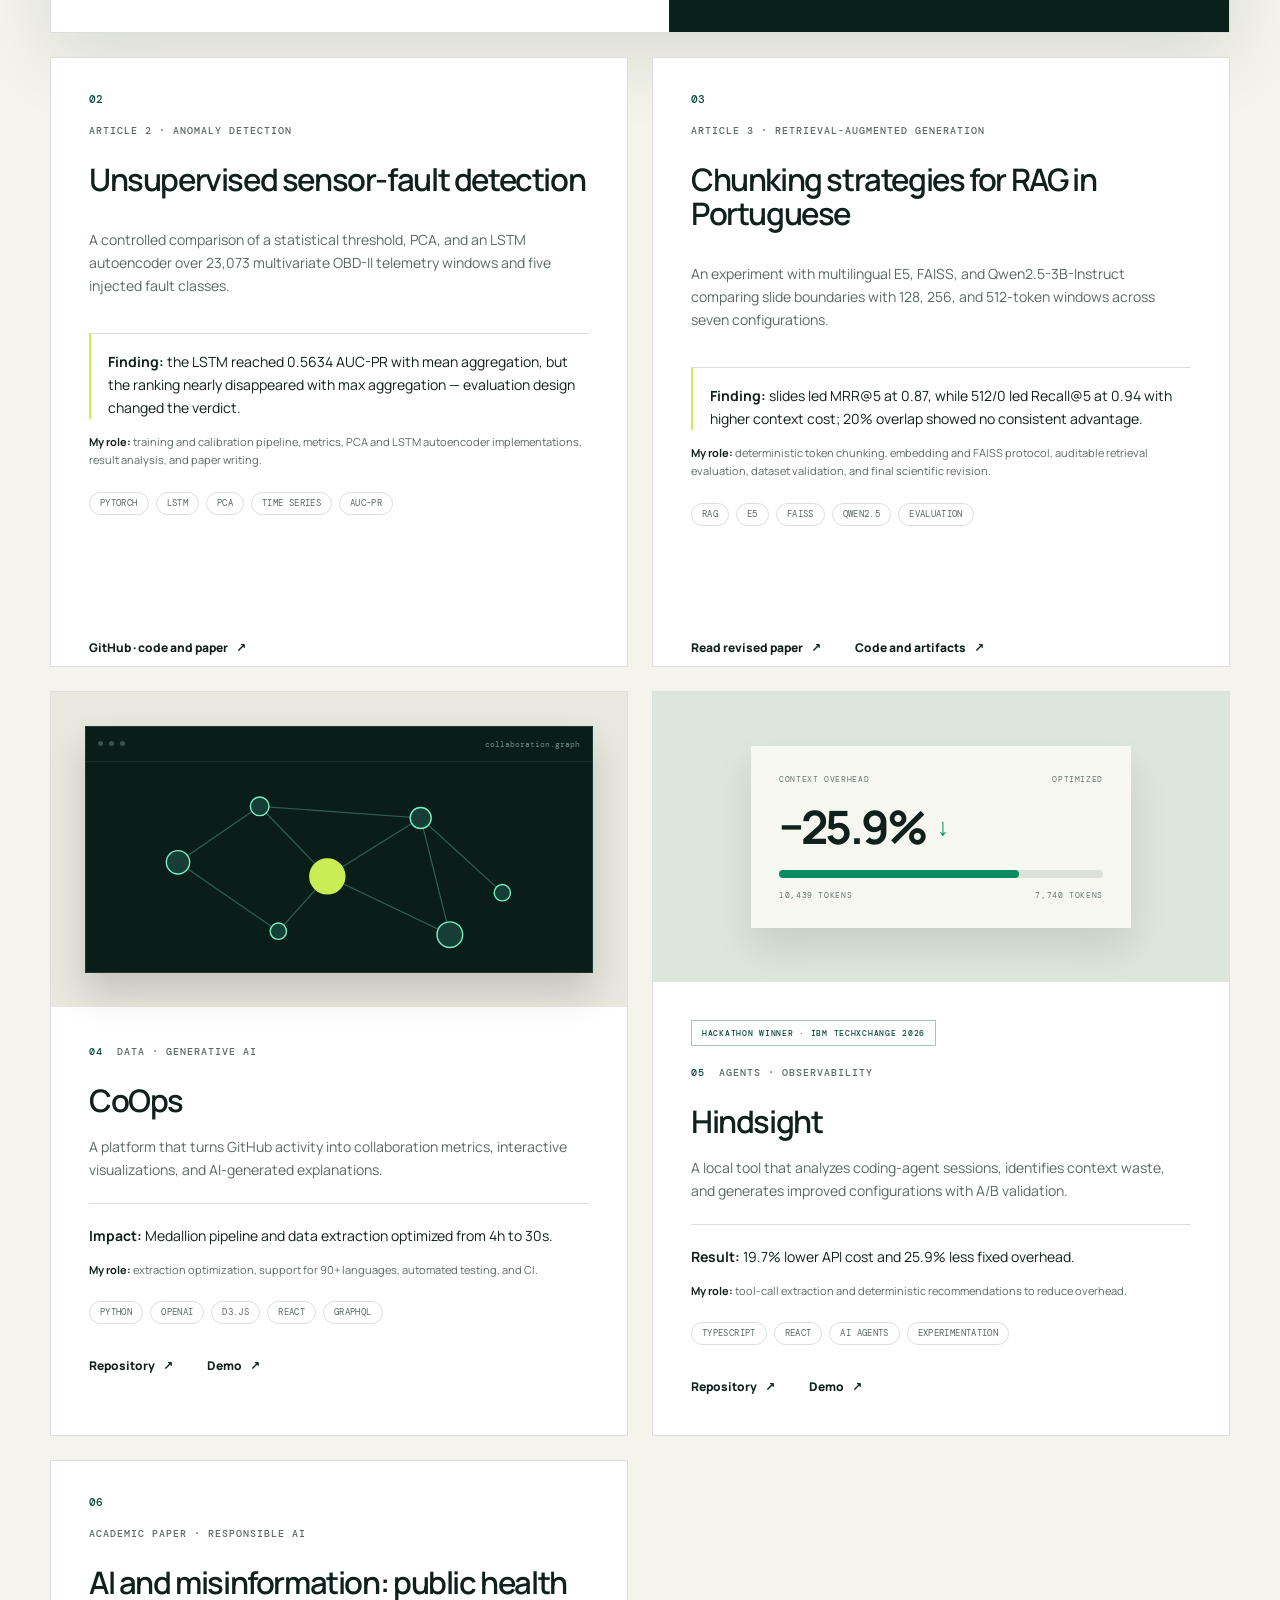
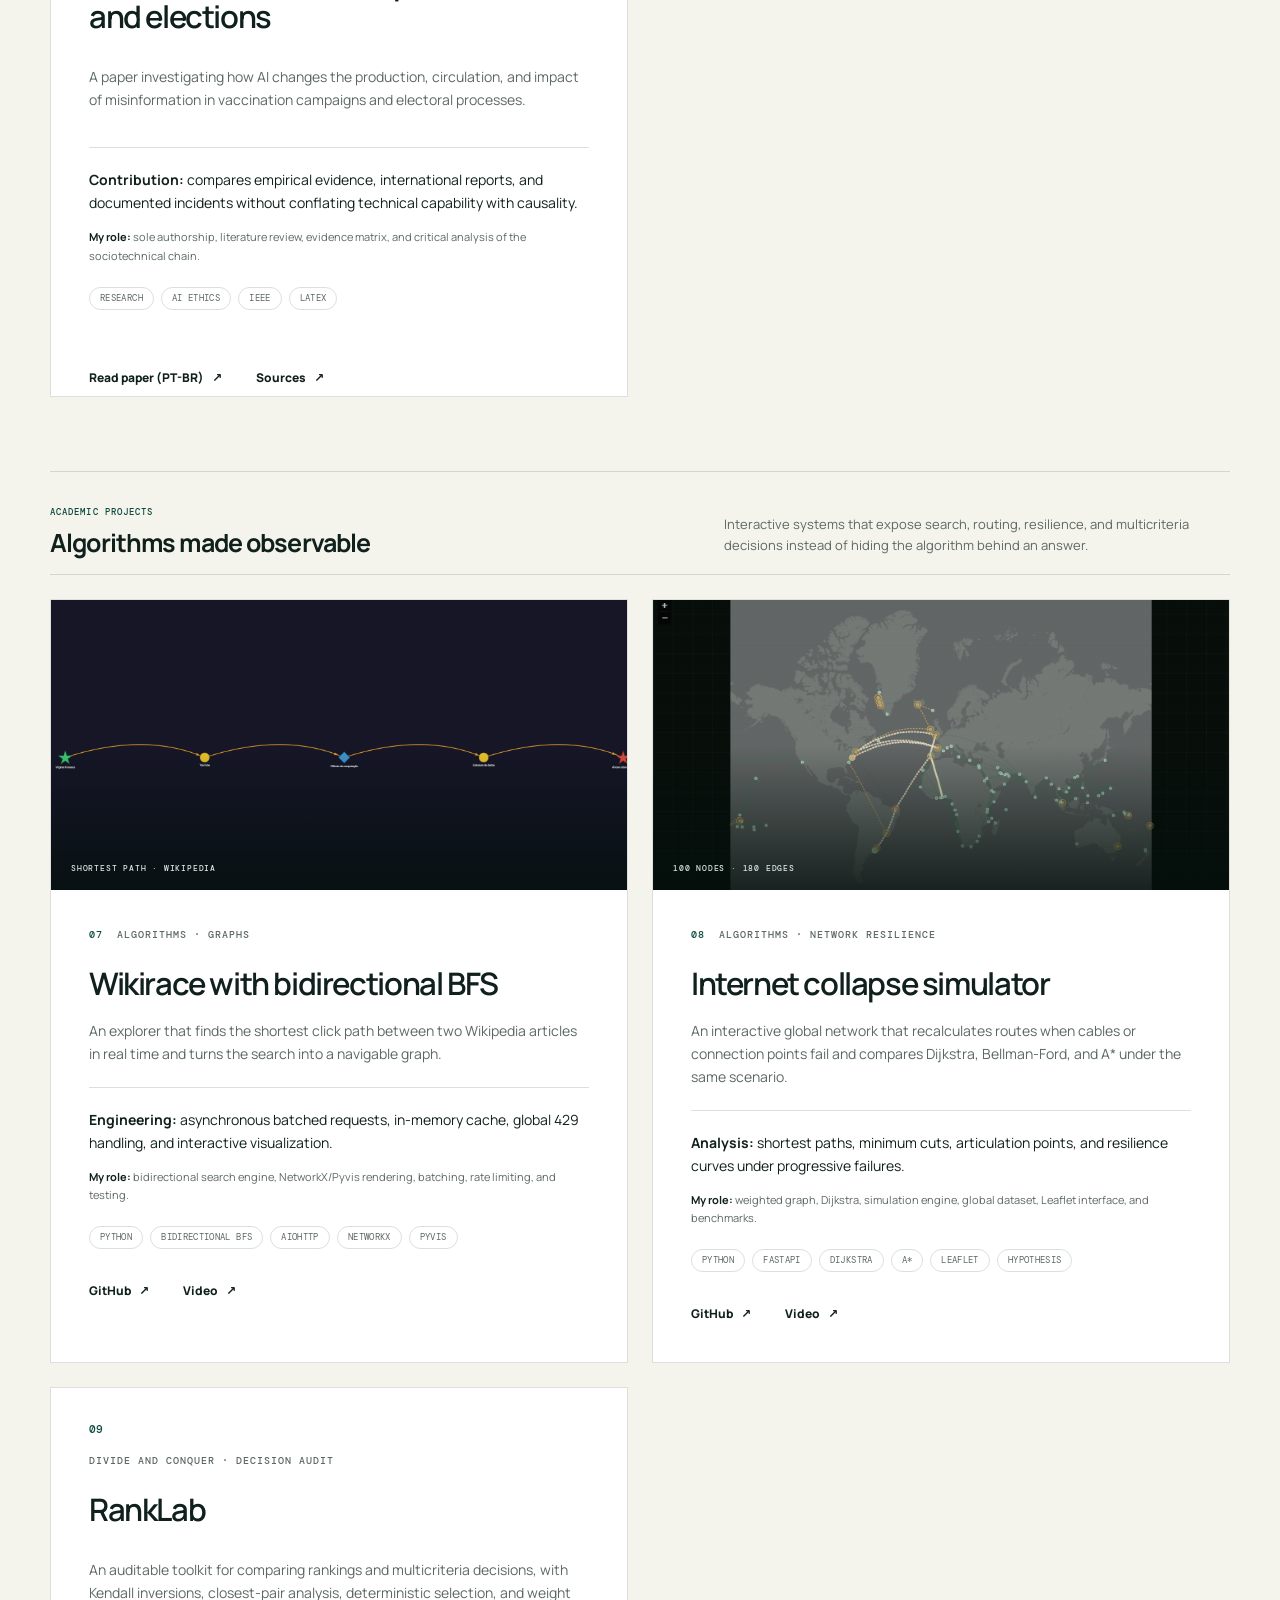
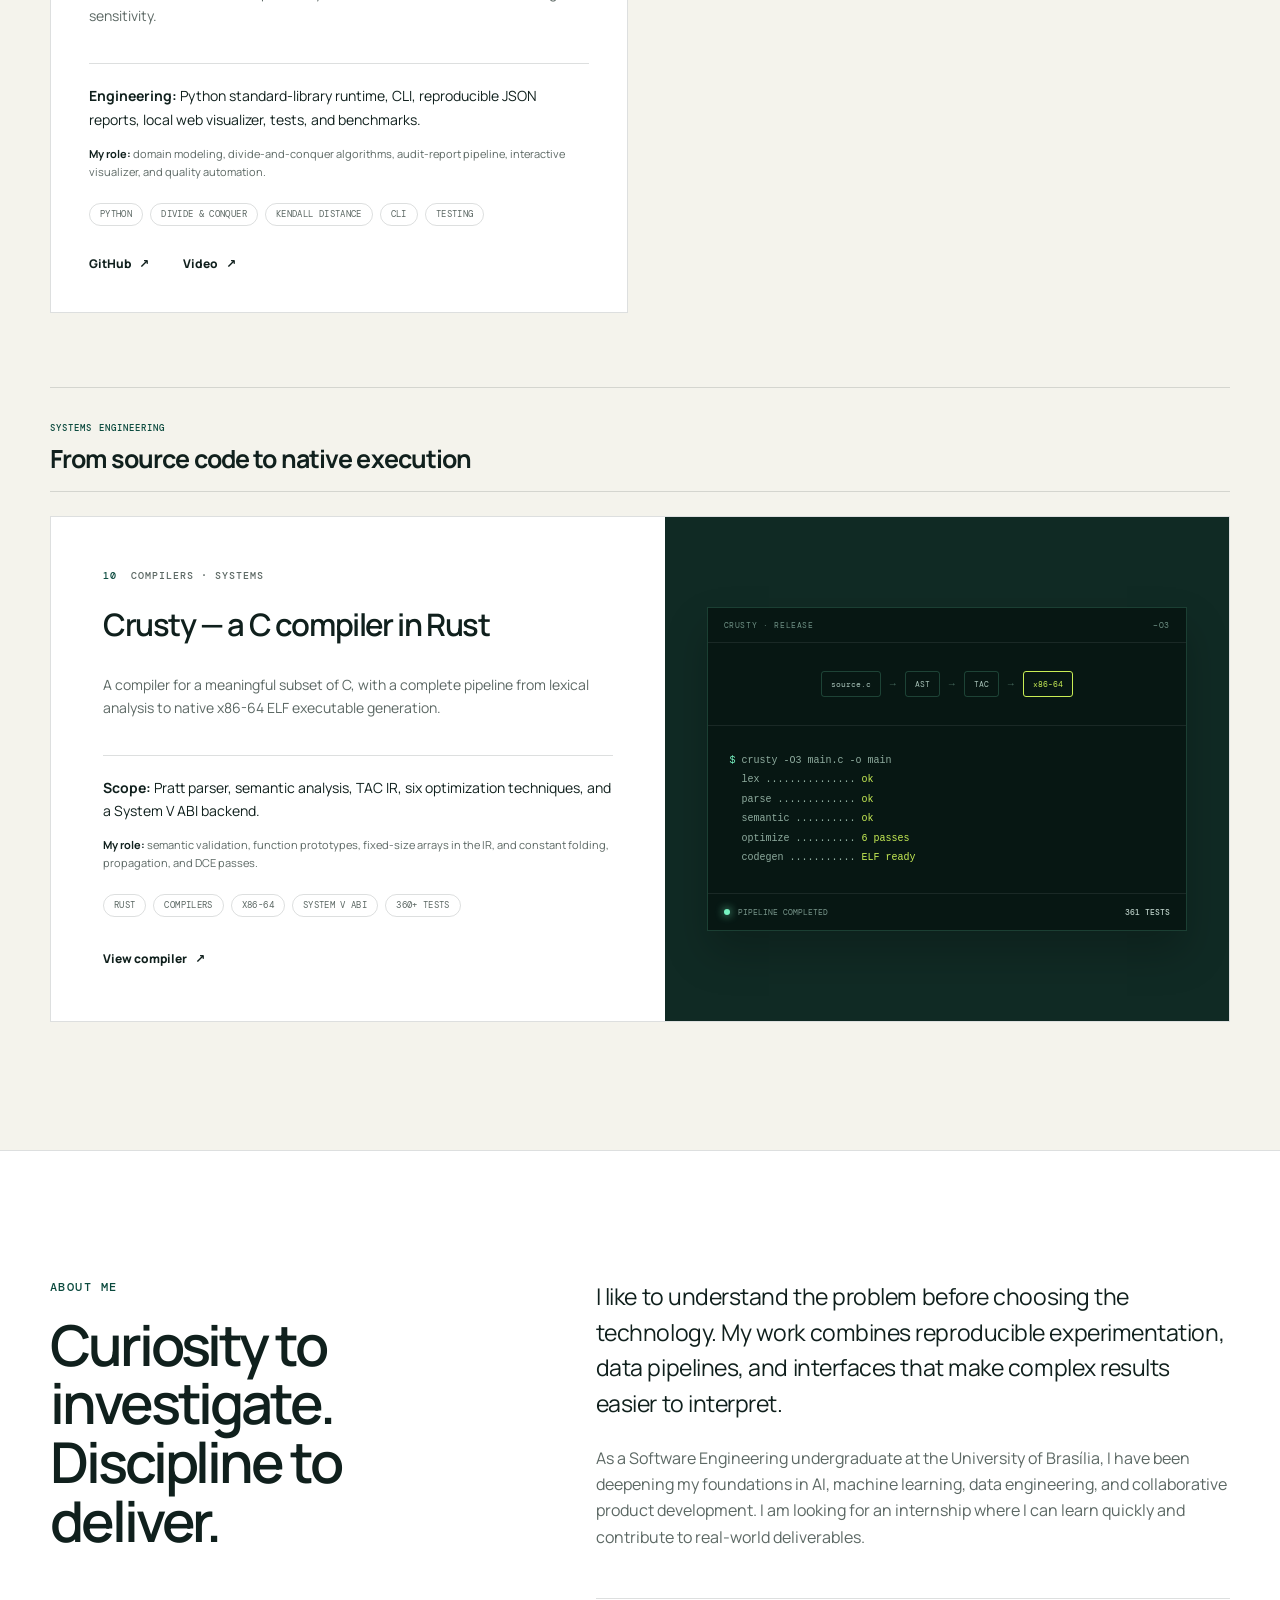
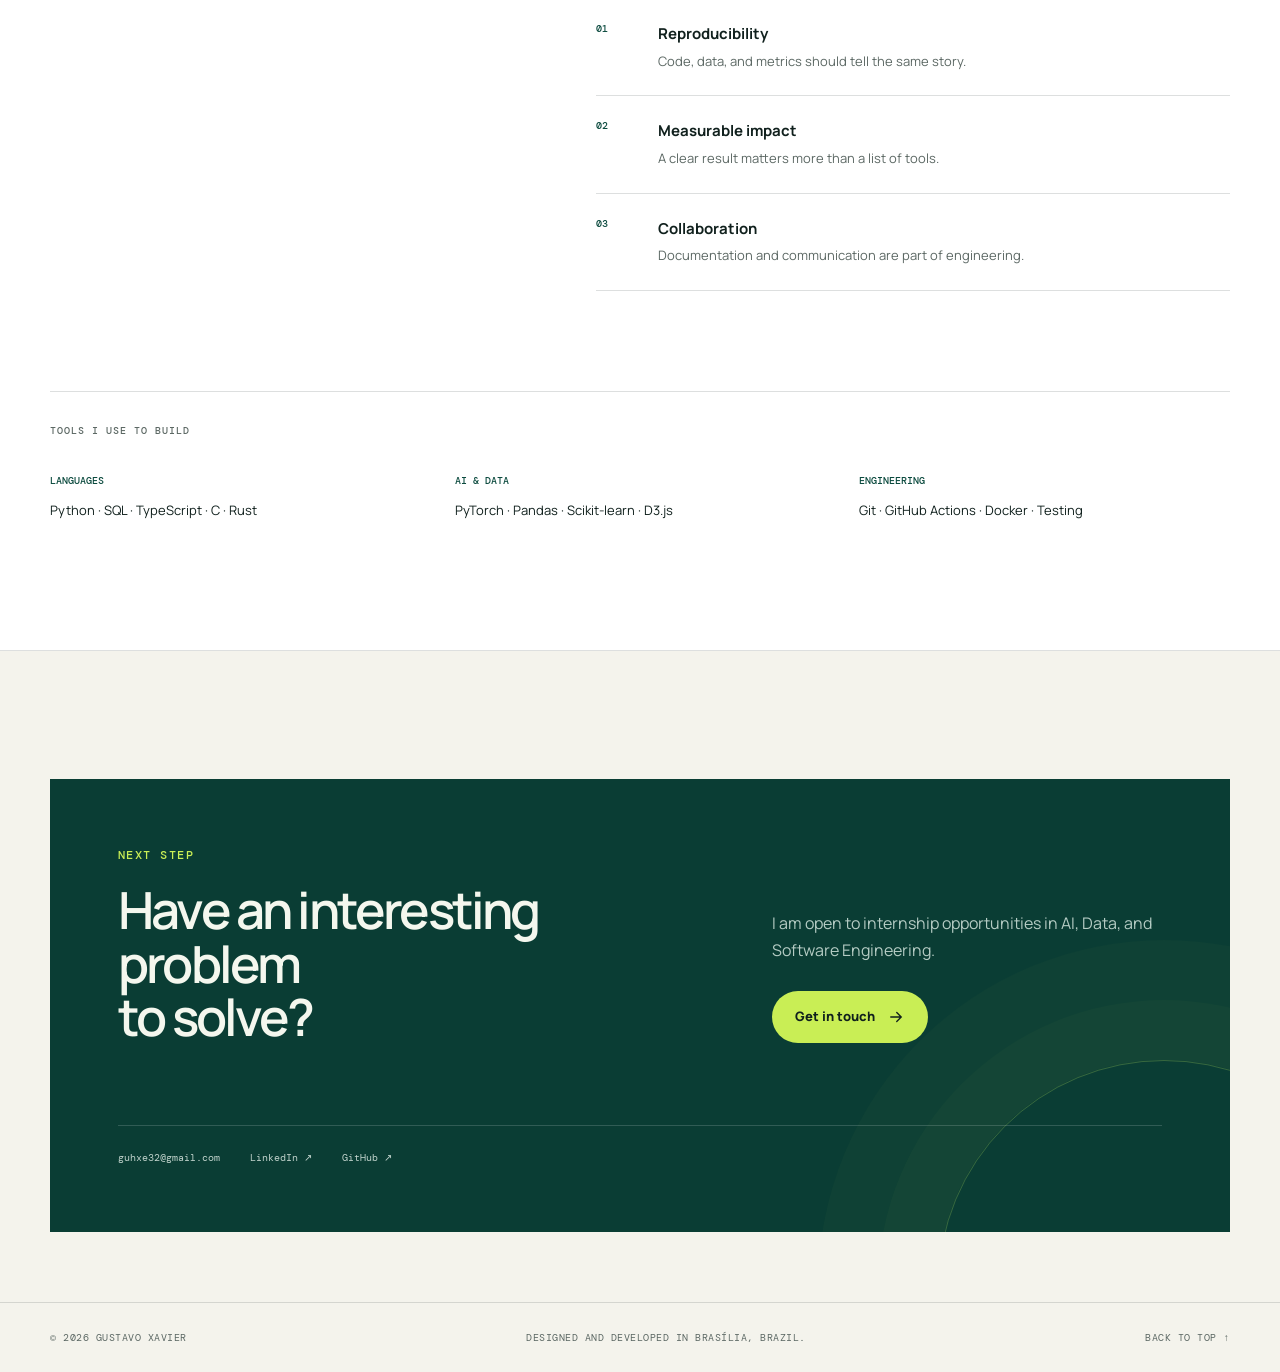
==== commit 07bd35ff: "feat(portfolio): highlight AI achievements and academic projects" ====
--- a/index.html
+++ b/index.html
@@ -5,13 +5,13 @@
     <meta name="viewport" content="width=device-width, initial-scale=1.0" />
     <meta
       name="description"
-      content="Portfolio of Gustavo Xavier, IBM TechXchange 2026 hackathon winner and Software Engineering student at UnB focused on Artificial Intelligence, Data, and software development."
+      content="Portfolio of Gustavo Xavier, IBM-certified AI practitioner, TechXchange 2026 hackathon winner, and Software Engineering student at UnB focused on AI, Machine Learning, and GenAI."
     />
     <meta name="theme-color" content="#081b18" />
     <meta property="og:title" content="Gustavo Xavier — AI & Data" />
     <meta
       property="og:description"
-      content="IBM TechXchange 2026 hackathon winner building artificial intelligence, data engineering, and software projects around real-world problems."
+      content="IBM-certified AI practitioner and TechXchange 2026 hackathon winner building Machine Learning, RAG, agentic AI, data, and software projects."
     />
     <meta property="og:type" content="website" />
     <meta property="og:locale" content="en_US" />
@@ -64,7 +64,7 @@
         </button>
 
         <nav class="site-nav" aria-label="Main navigation" data-nav>
-          <a href="#achievement">Achievement</a>
+          <a href="#achievement">Achievements</a>
           <a href="#projects">Projects</a>
           <a href="#about">About</a>
           <a href="#contact">Contact</a>
@@ -195,15 +195,16 @@
 
             <div class="achievement-copy">
               <p class="eyebrow">Latest achievement</p>
-              <h2 id="achievement-title">IBM TechXchange 2026<br /><span>hackathon winner.</span></h2>
+               <h2 id="achievement-title">IBM TechXchange 2026<br /><span>hackathon winner and attendee.</span></h2>
               <p class="achievement-lead">
                 With team OsBiruBob, I built Hindsight and won the IBM TechXchange 2026
                 Pre-conference Dev Day Hackathon.
               </p>
               <p>
-                Our offline analyzer finds context waste in IBM Bob sessions, recommends better
-                agent configurations, and verifies the impact through a controlled A/B experiment.
-                The victory earned our team an invitation to IBM TechXchange 2026 in Atlanta.
+                 Our offline analyzer finds context waste in IBM Bob sessions, recommends better
+                 agent configurations, and verifies the impact through a controlled A/B experiment.
+                 The win took our team to IBM TechXchange 2026 in Atlanta, where I joined hands-on
+                 labs and technical sessions on AI and software engineering.
               </p>
 
               <dl class="achievement-details">
@@ -212,8 +213,8 @@
                   <dd>Gustavo Xavier Evangelista · Heitor Macedo Ricardo · Hugo Freitas Silva · Pedro Henrique Ferreira Xavier · Philipe Amâncio Reis Caetano</dd>
                 </div>
                 <div>
-                  <dt>Next stop</dt>
-                  <dd>Atlanta, USA · October 26–29, 2026</dd>
+                   <dt>Conference</dt>
+                   <dd>Attendee · Atlanta, USA · October 26–29, 2026</dd>
                 </div>
               </dl>
 
@@ -222,10 +223,20 @@
                   FCTE/UnB announcement
                   <svg viewBox="0 0 24 24" aria-hidden="true"><path d="M7 17 17 7M7 7h10v10"></path></svg>
                 </a>
-                <a class="text-link" href="https://github.com/HeitorM50/OsBiruBob" target="_blank" rel="noopener noreferrer">Explore Hindsight <span>↗</span></a>
+                 <a class="text-link" href="https://github.com/guxvr/OsBiruBob" target="_blank" rel="noopener noreferrer">Explore Hindsight <span>↗</span></a>
               </div>
             </div>
           </article>
+
+           <a class="credential-panel reveal interactive-card" href="https://www.credly.com/badges/b7a9377f-bfa8-40fb-81f2-3b67e5ed50d9/linked_in_profile" target="_blank" rel="noopener noreferrer" aria-label="Verify IBM Artificial Intelligence v1 Associate credential on Credly">
+             <div class="credential-mark" aria-hidden="true"><strong>IBM</strong><span>AI</span></div>
+             <div class="credential-copy">
+               <p class="eyebrow">Professional certification</p>
+               <h3>IBM Artificial Intelligence v1 — Associate</h3>
+               <p>Earned through a proctored, in-person certification exam during IBM TechXchange 2026.</p>
+             </div>
+             <span class="credential-link">Verify on Credly ↗</span>
+           </a>
         </div>
       </section>
 
@@ -251,14 +262,19 @@
               <button type="button" class="filter-chip" data-filter="systems" aria-pressed="false">Systems</button>
               <button type="button" class="filter-chip" data-filter="research" aria-pressed="false">Research</button>
             </div>
-            <p><span data-project-count>7</span> projects</p>
+            <p><span data-project-count>10</span> projects</p>
+          </div>
+
+          <div class="project-subsection-heading reveal" data-project-heading data-category="ai data research">
+            <div><span>Research series</span><h3>Artificial Intelligence II</h3></div>
+            <p>Three reproducible studies moving from supervised learning to anomaly detection and retrieval-augmented generation.</p>
           </div>
 
           <article class="project-featured reveal interactive-card" data-project data-category="ai data research">
             <div class="project-content">
               <div class="project-kicker">
                 <span>01</span>
-                <span>Applied AI · Computer vision</span>
+                <span>Article 1 · Computer vision</span>
               </div>
               <h3>Blood cell classification</h3>
               <p class="project-summary">
@@ -276,7 +292,7 @@
               <ul class="tags" aria-label="Technologies">
                 <li>Python</li><li>PyTorch</li><li>ResNet18</li><li>MedMNIST</li><li>LaTeX</li>
               </ul>
-              <a class="text-link" href="https://github.com/HeitorM50/IA2-2026.2" target="_blank" rel="noopener noreferrer">
+              <a class="text-link" href="https://github.com/HeitorM50/IA2-2026.2/tree/main/artigo-1" target="_blank" rel="noopener noreferrer">
                 GitHub · code and paper
                 <svg viewBox="0 0 24 24" aria-hidden="true"><path d="M7 17 17 7M7 7h10v10"></path></svg>
               </a>
@@ -308,6 +324,43 @@
               </div>
             </div>
           </article>
+
+          <div class="project-grid research-grid">
+            <article class="project-card project-card-small article-card reveal interactive-card" data-project data-category="ai data research">
+              <div class="card-index">02</div>
+              <div class="card-body">
+                <div class="project-kicker"><span>Article 2 · Anomaly detection</span></div>
+                <h3>Unsupervised sensor-fault detection</h3>
+                <p>
+                  A controlled comparison of a statistical threshold, PCA, and an LSTM autoencoder
+                  over 23,073 multivariate OBD-II telemetry windows and five injected fault classes.
+                </p>
+                <p class="card-result"><strong>Finding:</strong> the LSTM reached 0.5634 AUC-PR with mean aggregation, but the ranking nearly disappeared with max aggregation — evaluation design changed the verdict.</p>
+                <p class="project-role"><strong>My role:</strong> training and calibration pipeline, metrics, PCA and LSTM autoencoder implementations, result analysis, and paper writing.</p>
+                <ul class="tags"><li>PyTorch</li><li>LSTM</li><li>PCA</li><li>Time series</li><li>AUC-PR</li></ul>
+                <a class="text-link" href="https://github.com/HeitorM50/IA2-2026.2/tree/main/artigo-2" target="_blank" rel="noopener noreferrer">GitHub · code and paper <span>↗</span></a>
+              </div>
+            </article>
+
+            <article class="project-card project-card-small article-card reveal interactive-card" data-project data-category="ai data research systems">
+              <div class="card-index">03</div>
+              <div class="card-body">
+                <div class="project-kicker"><span>Article 3 · Retrieval-augmented generation</span></div>
+                <h3>Chunking strategies for RAG in Portuguese</h3>
+                <p>
+                  An experiment with multilingual E5, FAISS, and Qwen2.5-3B-Instruct comparing
+                  slide boundaries with 128, 256, and 512-token windows across seven configurations.
+                </p>
+                <p class="card-result"><strong>Finding:</strong> slides led MRR@5 at 0.87, while 512/0 led Recall@5 at 0.94 with higher context cost; 20% overlap showed no consistent advantage.</p>
+                <p class="project-role"><strong>My role:</strong> deterministic token chunking, embedding and FAISS protocol, auditable retrieval evaluation, dataset validation, and final scientific revision.</p>
+                <ul class="tags"><li>RAG</li><li>E5</li><li>FAISS</li><li>Qwen2.5</li><li>Evaluation</li></ul>
+                <div class="card-links article-links">
+                  <a class="text-link" href="assets/docs/artigo3-ia2-chunking-rag-revisado.pdf" target="_blank" rel="noopener noreferrer">Read revised paper <span>↗</span></a>
+                  <a class="text-link" href="https://github.com/HeitorM50/IA2-2026.2/tree/main/artigo-3" target="_blank" rel="noopener noreferrer">Code and artifacts <span>↗</span></a>
+                </div>
+              </div>
+            </article>
+          </div>
 
           <div class="project-grid">
             <article class="project-card reveal interactive-card" data-project data-category="ai data">
@@ -321,7 +374,7 @@
                 </div>
               </div>
               <div class="card-body">
-                <div class="project-kicker"><span>02</span><span>Data · Generative AI</span></div>
+                <div class="project-kicker"><span>04</span><span>Data · Generative AI</span></div>
                 <h3>CoOps</h3>
                 <p>
                   A platform that turns GitHub activity into collaboration metrics,
@@ -348,7 +401,7 @@
               </div>
               <div class="card-body">
                 <p class="award-badge">Hackathon winner · IBM TechXchange 2026</p>
-                <div class="project-kicker"><span>03</span><span>Agents · Observability</span></div>
+                <div class="project-kicker"><span>05</span><span>Agents · Observability</span></div>
                 <h3>Hindsight</h3>
                 <p>
                   A local tool that analyzes coding-agent sessions, identifies context waste,
@@ -358,14 +411,14 @@
                 <p class="project-role"><strong>My role:</strong> tool-call extraction and deterministic recommendations to reduce overhead.</p>
                 <ul class="tags"><li>TypeScript</li><li>React</li><li>AI Agents</li><li>Experimentation</li></ul>
                 <div class="card-links">
-                  <a class="text-link" href="https://github.com/HeitorM50/OsBiruBob" target="_blank" rel="noopener noreferrer">Repository <span>↗</span></a>
+                  <a class="text-link" href="https://github.com/guxvr/OsBiruBob" target="_blank" rel="noopener noreferrer">Repository <span>↗</span></a>
                   <a class="text-link" href="https://heitorm50.github.io/OsBiruBob/" target="_blank" rel="noopener noreferrer">Demo <span>↗</span></a>
                 </div>
               </div>
             </article>
 
             <article class="project-card project-card-small reveal interactive-card" data-project data-category="ai research">
-              <div class="card-index">04</div>
+              <div class="card-index">06</div>
               <div class="card-body">
                 <div class="project-kicker"><span>Academic paper · Responsible AI</span></div>
                 <h3>AI and misinformation: public health and elections</h3>
@@ -383,13 +436,18 @@
               </div>
             </article>
 
+            <div class="project-subsection-heading project-subsection-heading-grid reveal" data-project-heading data-category="algorithms data">
+              <div><span>Academic projects</span><h3>Algorithms made observable</h3></div>
+              <p>Interactive systems that expose search, routing, resilience, and multicriteria decisions instead of hiding the algorithm behind an answer.</p>
+            </div>
+
             <article class="project-card reveal interactive-card" data-project data-category="algorithms data">
               <div class="project-image project-image-wikirace">
                 <img src="assets/projects/wikirace-shortest-path.png" alt="Shortest path found between Wikipedia articles" loading="lazy" />
                 <span>shortest path · Wikipedia</span>
               </div>
               <div class="card-body">
-                <div class="project-kicker"><span>05</span><span>Algorithms · Graphs</span></div>
+                <div class="project-kicker"><span>07</span><span>Algorithms · Graphs</span></div>
                 <h3>Wikirace with bidirectional BFS</h3>
                 <p>
                   An explorer that finds the shortest click path between two Wikipedia articles
@@ -411,7 +469,7 @@
                 <span>100 nodes · 180 edges</span>
               </div>
               <div class="card-body">
-                <div class="project-kicker"><span>06</span><span>Algorithms · Network resilience</span></div>
+                <div class="project-kicker"><span>08</span><span>Algorithms · Network resilience</span></div>
                 <h3>Internet collapse simulator</h3>
                 <p>
                   An interactive global network that recalculates routes when cables or connection
@@ -427,9 +485,32 @@
               </div>
             </article>
 
+            <article class="project-card project-card-small reveal interactive-card" data-project data-category="algorithms data systems">
+              <div class="card-index">09</div>
+              <div class="card-body">
+                <div class="project-kicker"><span>Divide and conquer · Decision audit</span></div>
+                <h3>RankLab</h3>
+                <p>
+                  An auditable toolkit for comparing rankings and multicriteria decisions, with
+                  Kendall inversions, closest-pair analysis, deterministic selection, and weight sensitivity.
+                </p>
+                <p class="card-result"><strong>Engineering:</strong> Python standard-library runtime, CLI, reproducible JSON reports, local web visualizer, tests, and benchmarks.</p>
+                <p class="project-role"><strong>My role:</strong> domain modeling, divide-and-conquer algorithms, audit-report pipeline, interactive visualizer, and quality automation.</p>
+                <ul class="tags"><li>Python</li><li>Divide &amp; Conquer</li><li>Kendall distance</li><li>CLI</li><li>Testing</li></ul>
+                <div class="card-links">
+                  <a class="text-link" href="https://github.com/projeto-de-algoritmos-2026/G10_Dividir-e-Conquistar_PA-26.2" target="_blank" rel="noopener noreferrer">GitHub <span>↗</span></a>
+                  <a class="text-link" href="https://www.youtube.com/watch?v=JDbe_ahQoVY" target="_blank" rel="noopener noreferrer">Video <span>↗</span></a>
+                </div>
+              </div>
+            </article>
+
+            <div class="project-subsection-heading project-subsection-heading-grid reveal" data-project-heading data-category="systems">
+              <div><span>Systems engineering</span><h3>From source code to native execution</h3></div>
+            </div>
+
             <article class="project-card project-card-wide reveal interactive-card" data-project data-category="systems">
               <div class="card-body">
-                <div class="project-kicker"><span>07</span><span>Compilers · Systems</span></div>
+                <div class="project-kicker"><span>10</span><span>Compilers · Systems</span></div>
                 <h3>Crusty — a C compiler in Rust</h3>
                 <p>
                   A compiler for a meaningful subset of C, with a complete pipeline from lexical
--- a/styles.css
+++ b/styles.css
@@ -224,6 +224,14 @@
 .achievement-details dd { margin: 0; overflow-wrap: anywhere; color: var(--text); font-size: 12px; line-height: 1.65; }
 .achievement-links { display: flex; align-items: center; flex-wrap: wrap; gap: 24px; }
 .achievement-links .text-link { margin-top: 0; }
+.credential-panel { position: relative; display: grid; grid-template-columns: auto 1fr auto; gap: 28px; align-items: center; margin-top: 22px; padding: 28px 32px; overflow: hidden; border: 1px solid var(--line); background: var(--surface); color: var(--text); text-decoration: none; transition: transform 220ms ease, box-shadow 220ms ease; }
+.credential-panel:hover { transform: translateY(-3px); box-shadow: var(--shadow); }
+.credential-mark { display: grid; place-content: center; width: 82px; height: 82px; border: 1px solid rgba(119,242,193,.28); background: #083d34; color: #eef8f2; text-align: center; }
+.credential-mark strong { font-size: 24px; line-height: 1; letter-spacing: -.05em; }
+.credential-mark span { margin-top: 7px; color: var(--accent); font: 500 9px var(--mono); letter-spacing: .16em; }
+.credential-copy h3 { margin: 7px 0 6px; font-size: 22px; letter-spacing: -.025em; }
+.credential-copy p:last-child { margin: 0; color: var(--muted); font-size: 13px; }
+.credential-link { color: var(--primary); font-size: 12px; font-weight: 800; white-space: nowrap; }
 
 .section-heading { display: grid; grid-template-columns: 1.3fr .7fr; gap: 70px; align-items: end; margin-bottom: 58px; }
 .section-heading h2, .about-title h2, .contact-panel h2 { font-size: clamp(38px, 4.4vw, 58px); }
@@ -235,6 +243,12 @@
 .filter-chip.is-active { border-color: var(--text); background: var(--text); color: var(--bg); }
 .project-controls > p { margin: 0; color: var(--muted); font: 400 10px var(--mono); text-transform: uppercase; letter-spacing: .06em; white-space: nowrap; }
 .project-controls > p span { color: var(--primary); }
+.project-subsection-heading { display: grid; grid-template-columns: 1fr .8fr; gap: 42px; align-items: end; margin: 50px 0 24px; padding: 24px 0 18px; border-top: 1px solid var(--line); border-bottom: 1px solid var(--line); }
+.project-controls + .project-subsection-heading { margin-top: 0; }
+.project-subsection-heading span { color: var(--primary); font: 500 9px var(--mono); letter-spacing: .12em; text-transform: uppercase; }
+.project-subsection-heading h3 { margin: 7px 0 0; font-size: 25px; line-height: 1.1; letter-spacing: -.035em; }
+.project-subsection-heading p { max-width: 520px; margin: 0; color: var(--muted); font-size: 13px; }
+.project-subsection-heading-grid { grid-column: 1 / -1; margin-bottom: 0; }
 .project-featured { position: relative; display: grid; grid-template-columns: 1.05fr .95fr; min-height: 570px; overflow: hidden; border: 1px solid var(--line); background: var(--surface); box-shadow: var(--shadow); }
 .interactive-card::before { content: ""; position: absolute; z-index: 0; inset: 0; background: radial-gradient(430px circle at var(--spot-x, 50%) var(--spot-y, 50%), color-mix(in srgb, var(--mint) 8%, transparent), transparent 58%); opacity: 0; pointer-events: none; transition: opacity 260ms ease; }
 .interactive-card:hover::before { opacity: 1; }
@@ -271,6 +285,7 @@
 .chart-note span + span { border-left: 1px solid rgba(255,255,255,.12); }
 
 .project-grid { display: grid; grid-template-columns: repeat(2, 1fr); gap: 24px; margin-top: 24px; }
+.research-grid { margin-top: 24px; }
 .project-card { overflow: hidden; border: 1px solid var(--line); background: var(--surface); transition: transform 220ms ease, box-shadow 220ms ease; }
 .project-card:hover { transform: translateY(-4px); box-shadow: var(--shadow); }
 .card-visual { min-height: 290px; padding: 34px; background: var(--surface-soft); }
@@ -310,6 +325,8 @@
 .project-card-small .text-link { margin-top: auto; padding-top: 28px; }
 .project-card-small .article-links { margin-top: auto; padding-top: 28px; }
 .project-card-small .article-links .text-link { margin-top: 0; padding-top: 0; }
+.article-card { min-height: 610px; }
+.article-card .card-result { border-left: 2px solid var(--accent); padding: 16px 0 0 17px; }
 .card-index { padding: 16px 38px 0; color: var(--primary); font: 500 11px var(--mono); }
 .project-card-wide { grid-column: 1 / -1; display: grid; grid-template-columns: 1fr .92fr; min-height: 430px; }
 .project-card-wide .card-body { display: flex; flex-direction: column; justify-content: center; padding: 52px; }
@@ -377,6 +394,8 @@
   .achievement-panel { grid-template-columns: 1fr; }
   .achievement-mark { min-height: 380px; }
   .achievement-details { grid-template-columns: 1fr 1fr; }
+  .credential-panel { grid-template-columns: auto 1fr; }
+  .credential-link { grid-column: 2; }
   .model-comparison { min-height: 470px; }
   .about-title { position: static; }
   .about-copy { max-width: 740px; }
@@ -419,6 +438,9 @@
   .achievement-copy .achievement-lead { font-size: 17px; }
   .achievement-details { grid-template-columns: 1fr; }
   .achievement-links { align-items: flex-start; flex-direction: column; gap: 18px; }
+  .credential-panel { grid-template-columns: 1fr; padding: 25px; }
+  .credential-mark { width: 70px; height: 70px; }
+  .credential-link { grid-column: auto; }
   .section-heading { margin-bottom: 38px; }
   .project-controls { align-items: flex-start; flex-direction: column; margin-top: -8px; }
   .project-filters { width: 100%; flex-wrap: nowrap; overflow-x: auto; padding-bottom: 5px; scrollbar-width: none; }
@@ -427,6 +449,7 @@
   .section-heading h2, .about-title h2 { font-size: 39px; }
   .project-content, .model-comparison { padding: 32px 25px; }
   .project-content h3 { font-size: 31px; }
+  .project-subsection-heading { grid-template-columns: 1fr; gap: 12px; margin-top: 38px; }
   .project-grid { grid-template-columns: 1fr; }
   .project-card-wide { grid-column: auto; grid-template-columns: 1fr; }
   .project-card-wide .card-body { padding: 36px 25px; }
@@ -437,6 +460,7 @@
   .project-image { height: 240px; }
   .card-body { padding: 30px 25px; }
   .project-card-small { min-height: 390px; }
+  .article-card { min-height: 0; }
   .card-index { padding-left: 25px; }
   .about-copy .about-lead { font-size: 20px; }
   .stack { margin-top: 68px; }
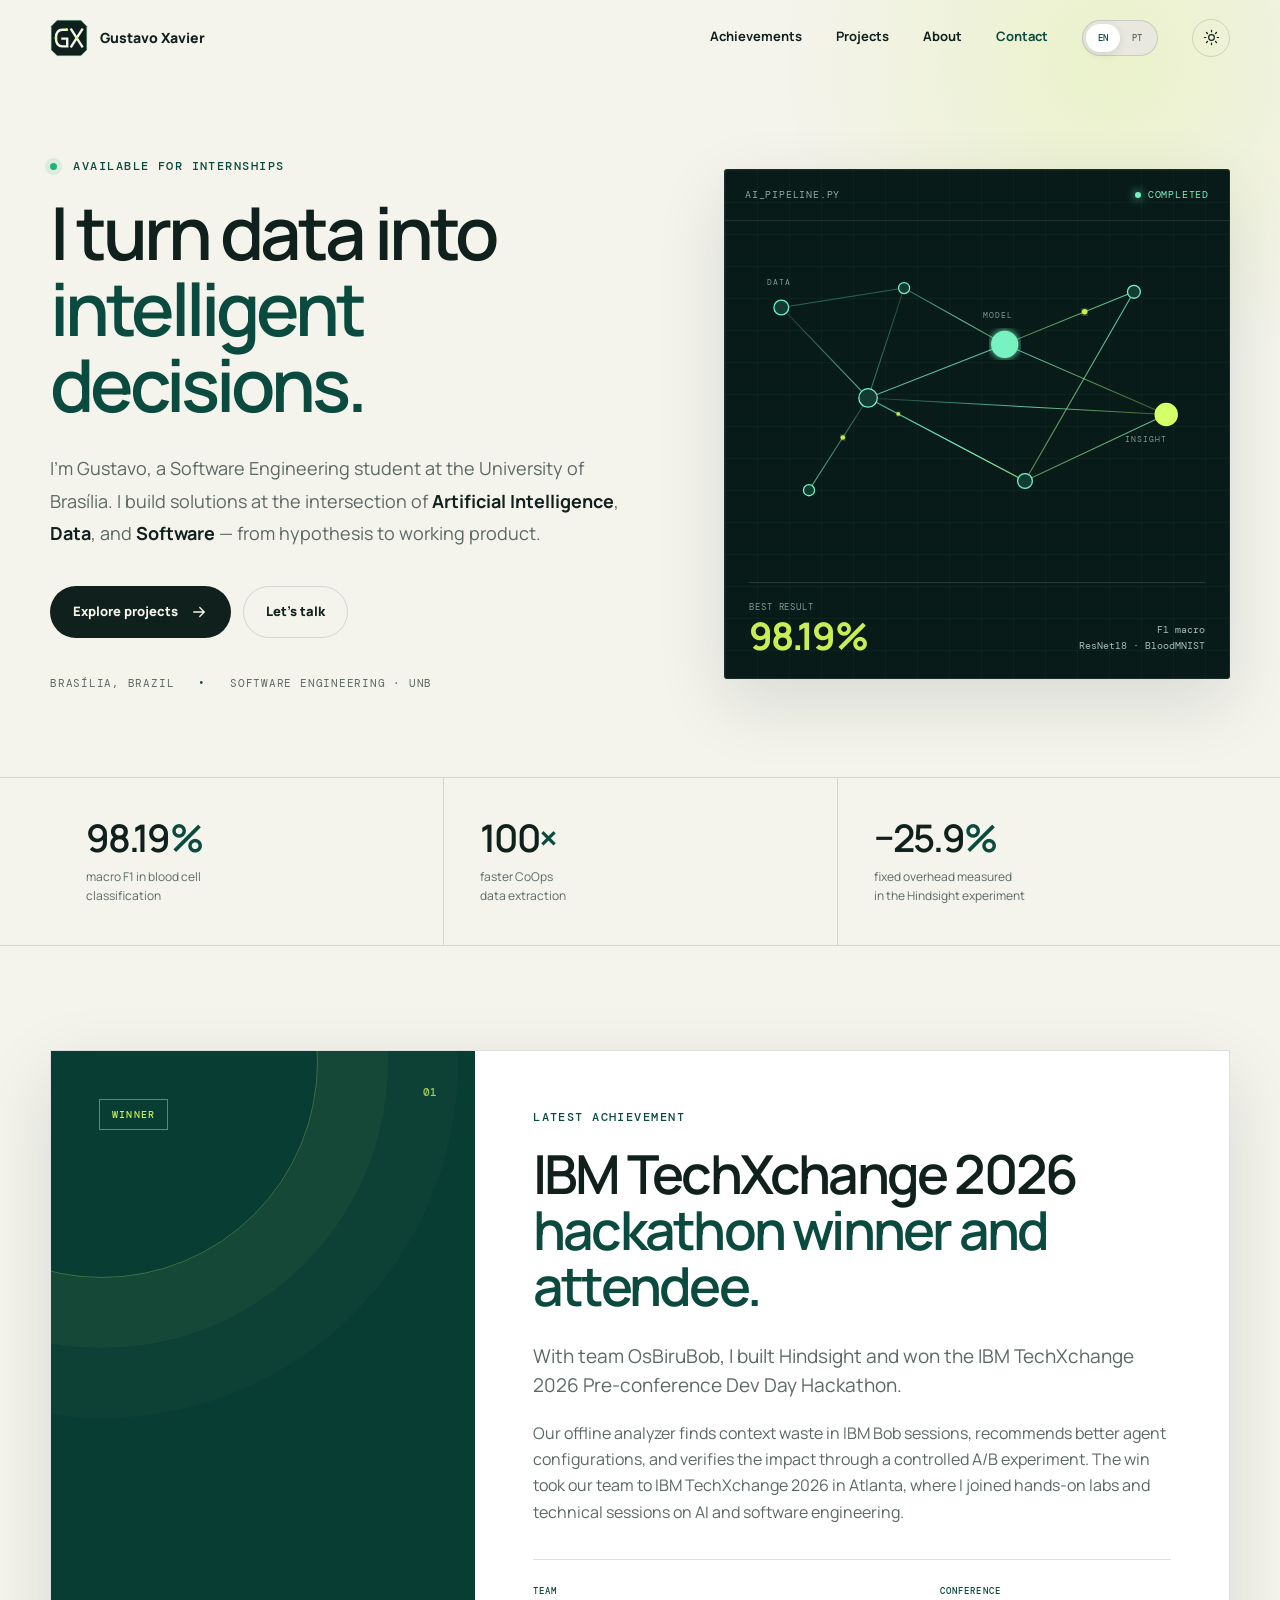
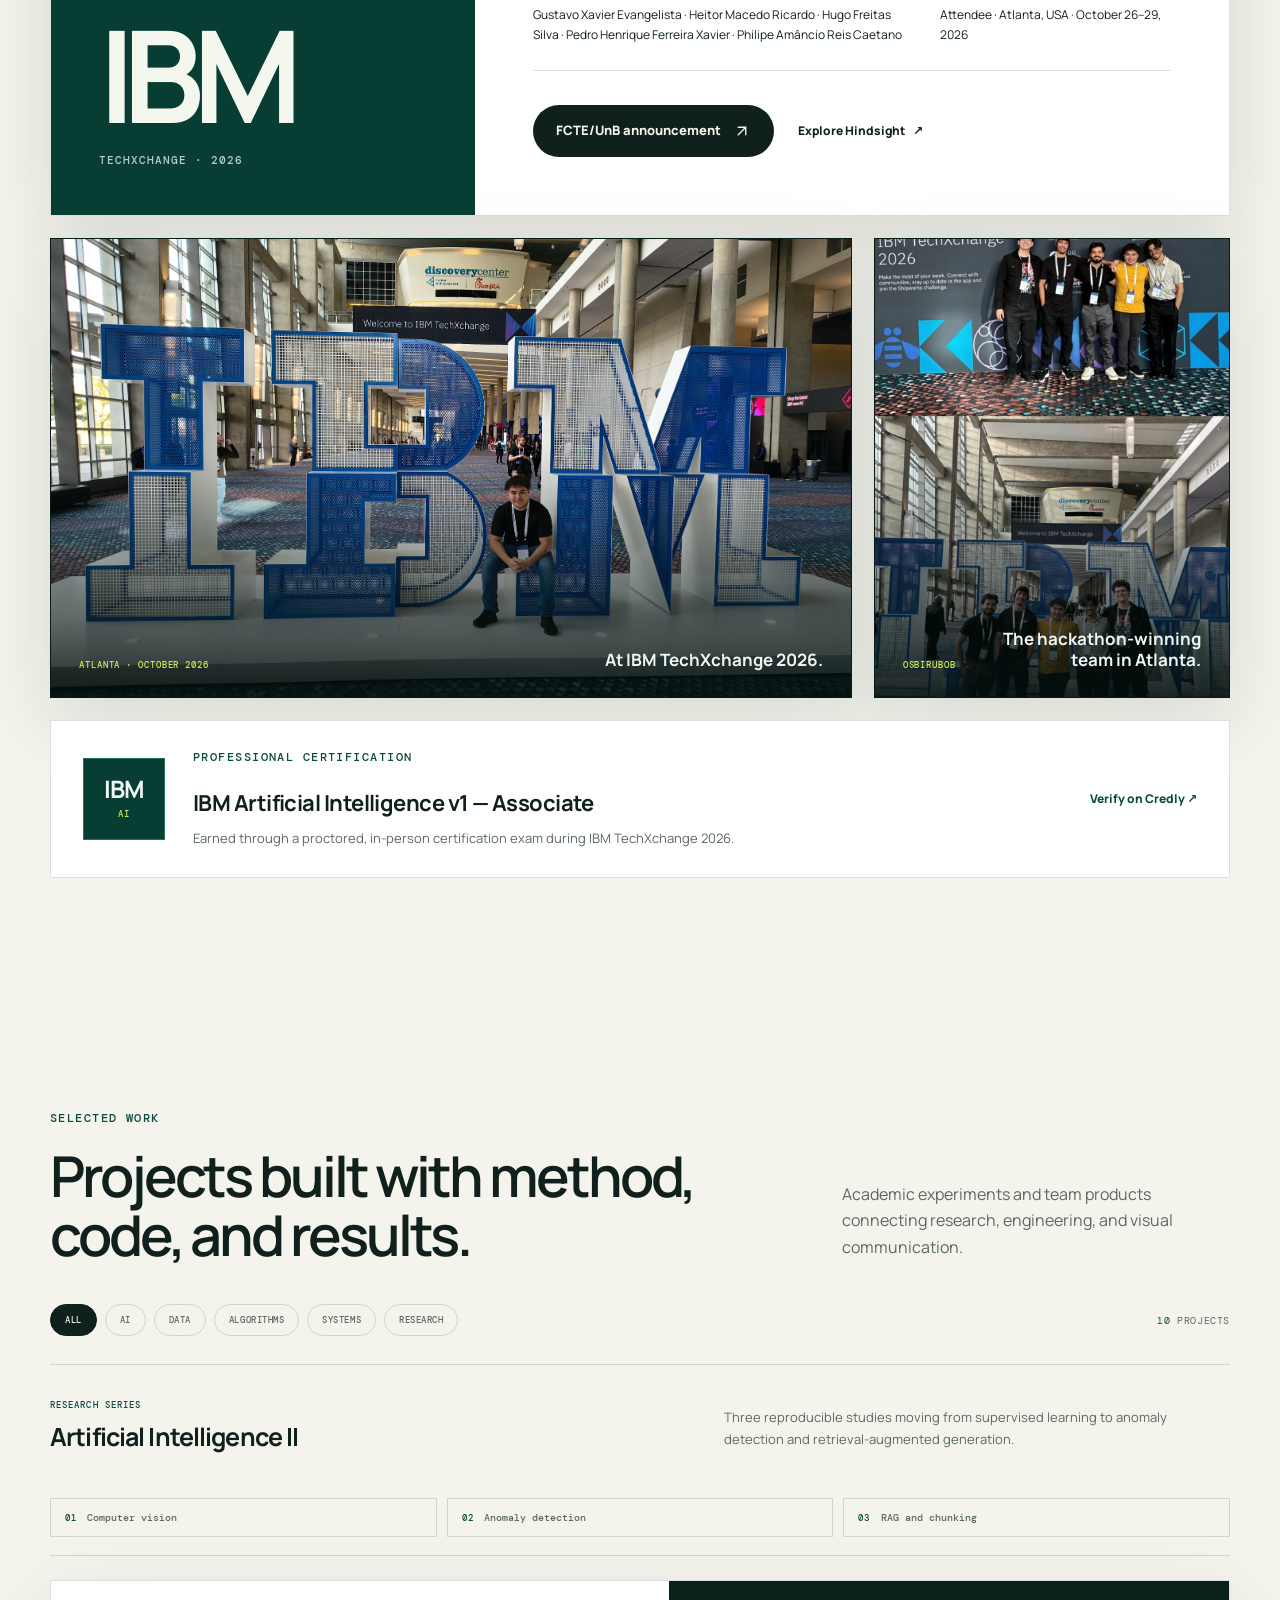
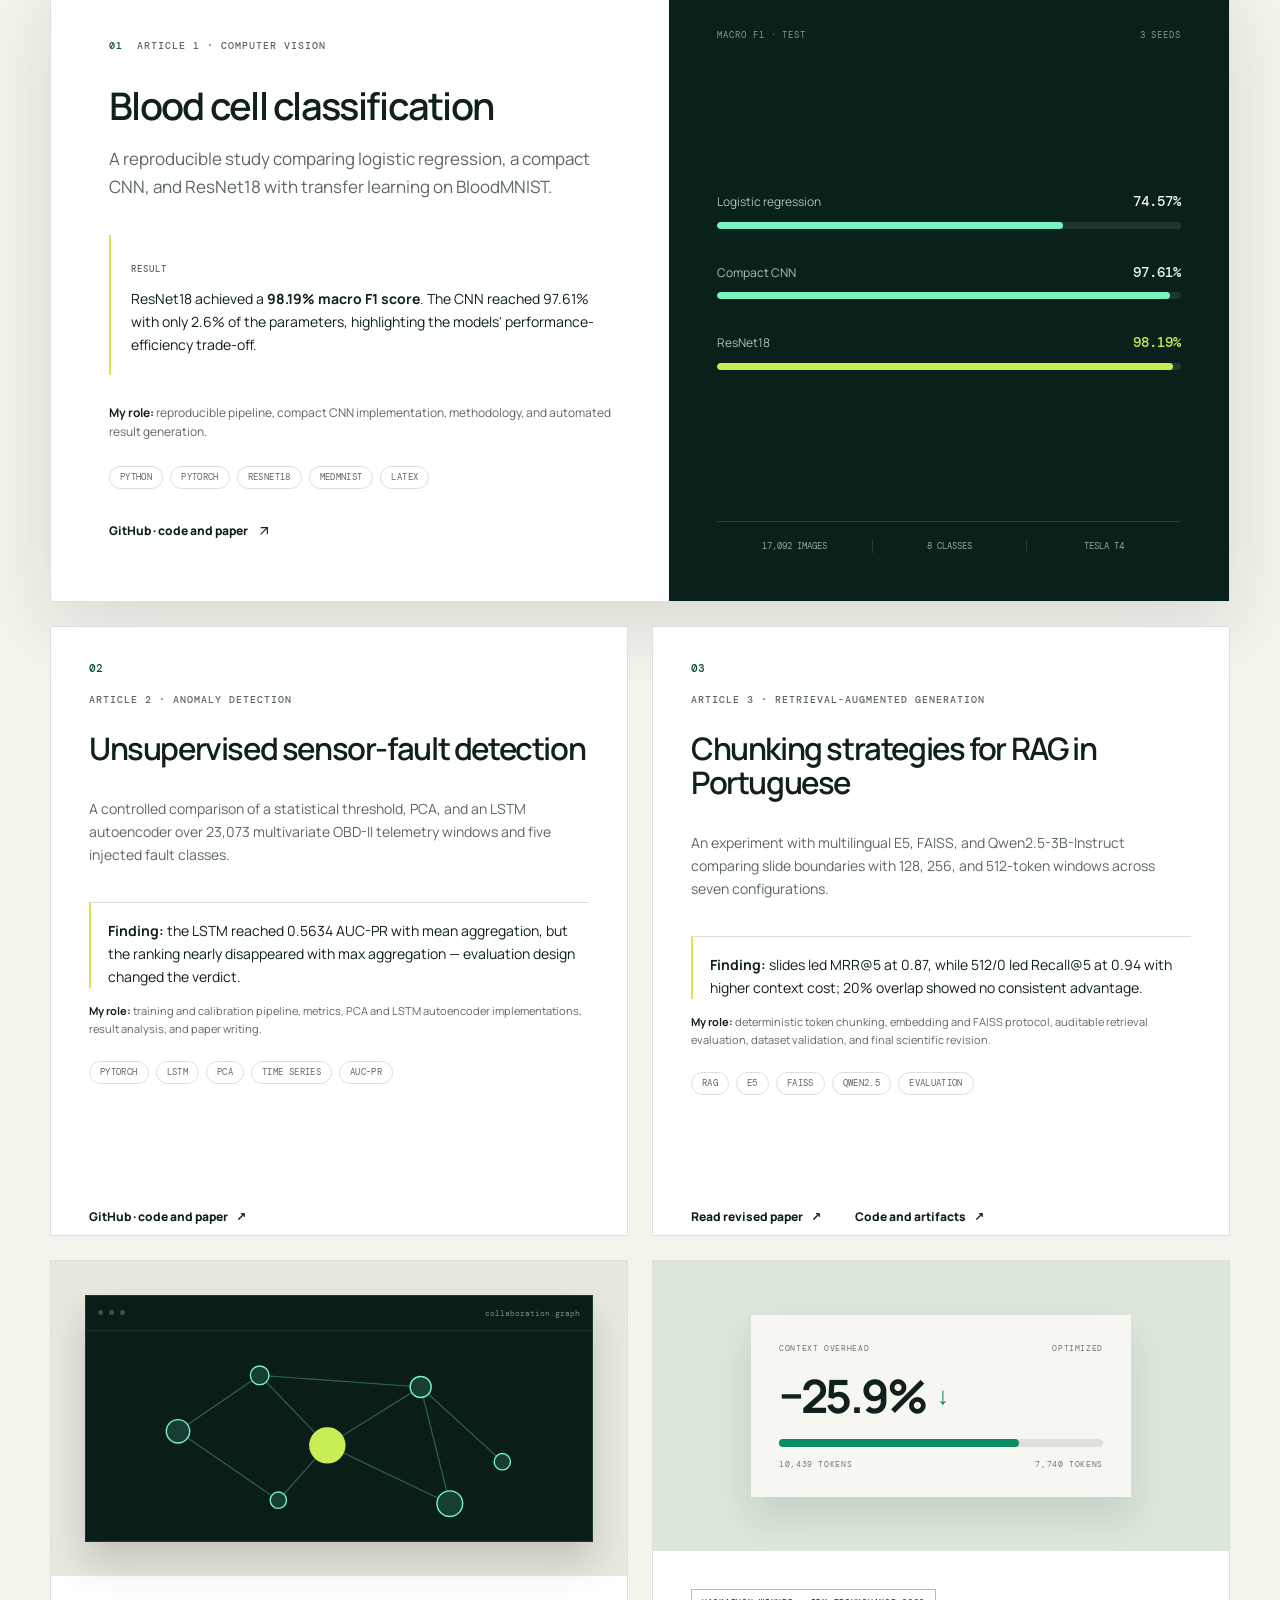
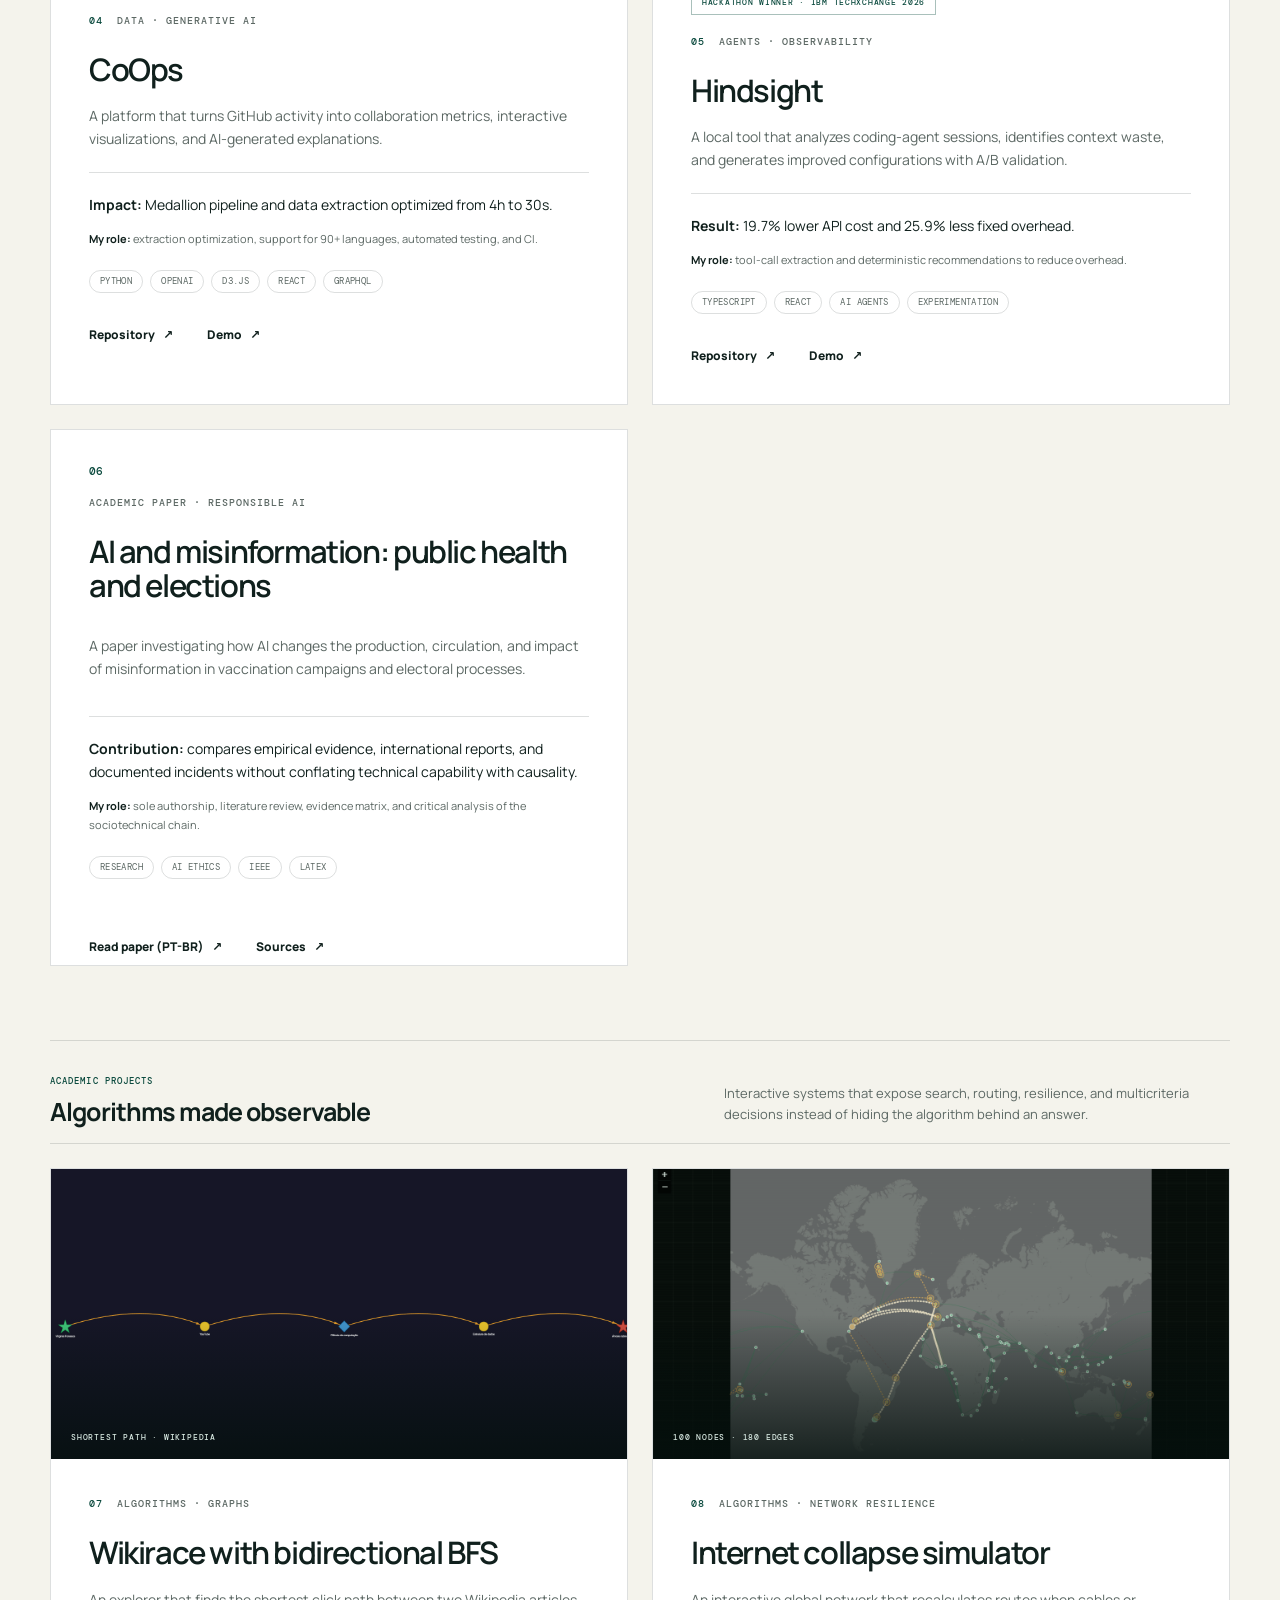
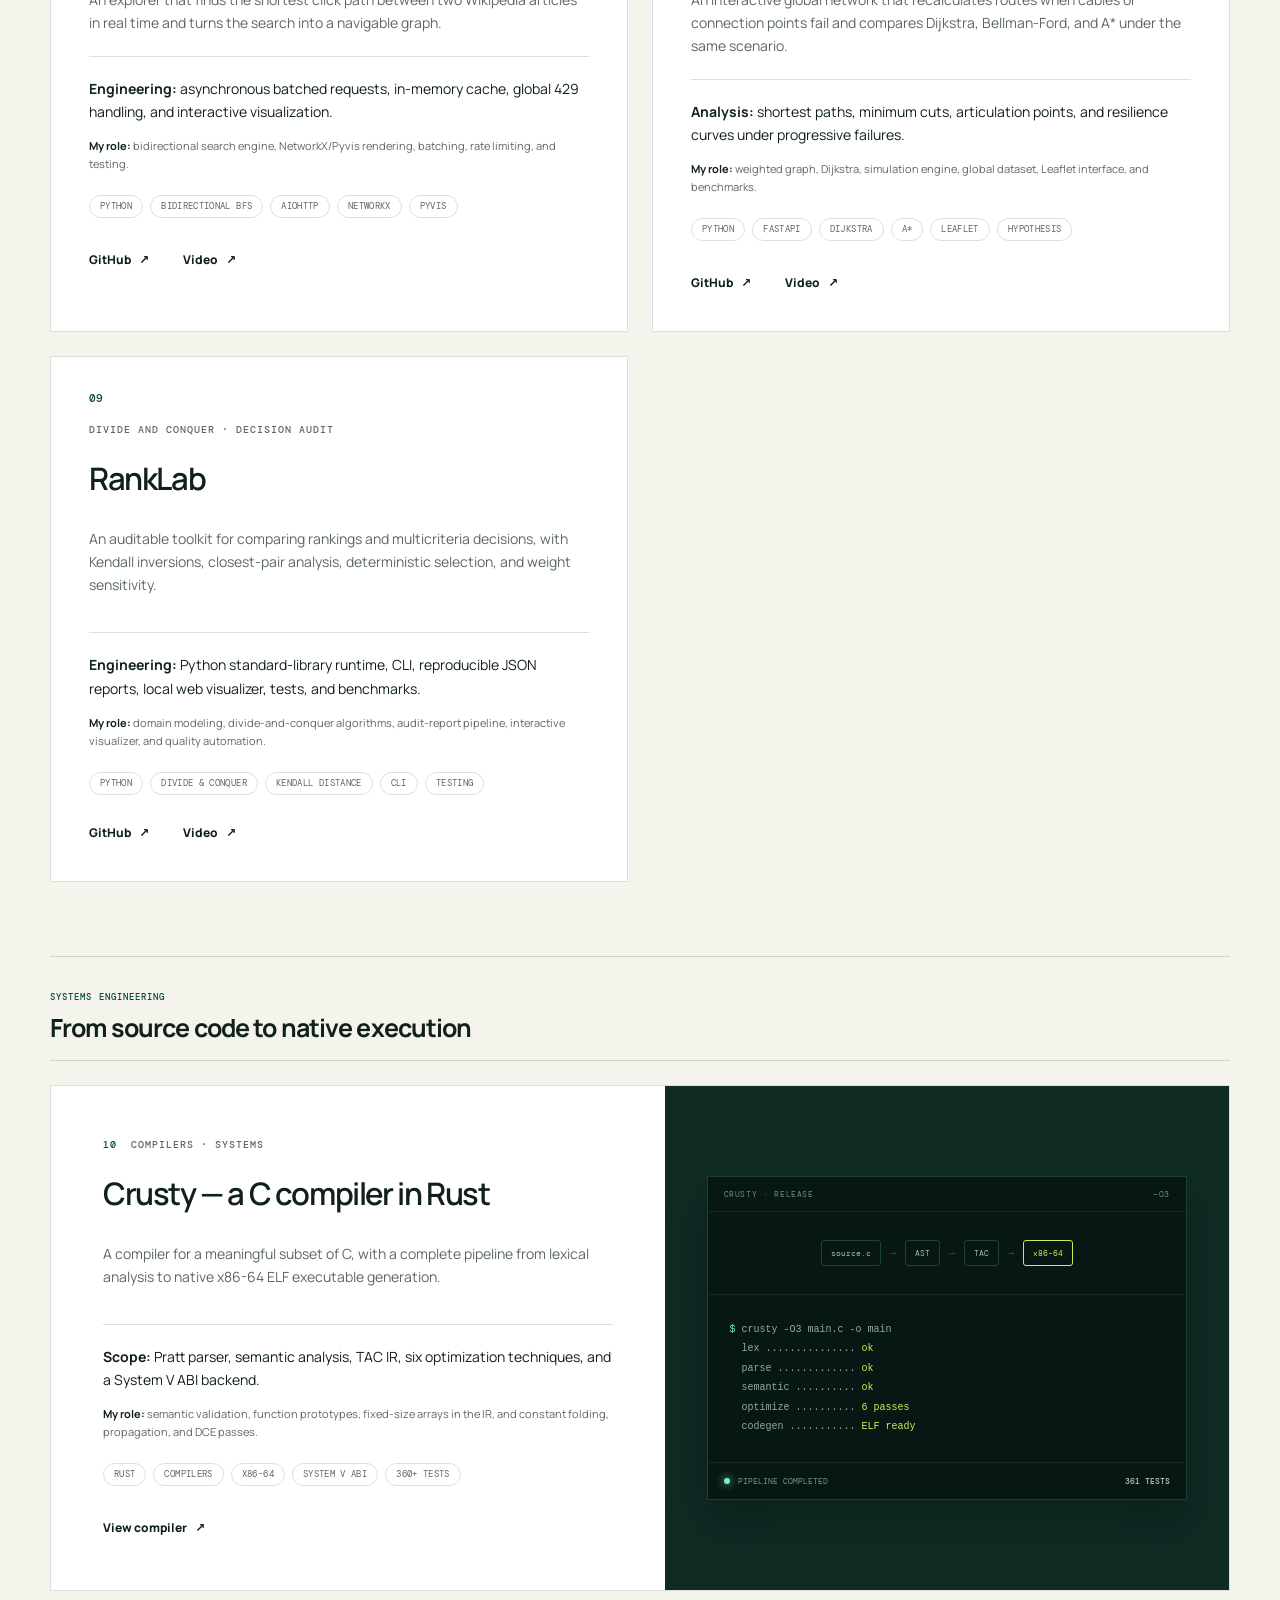
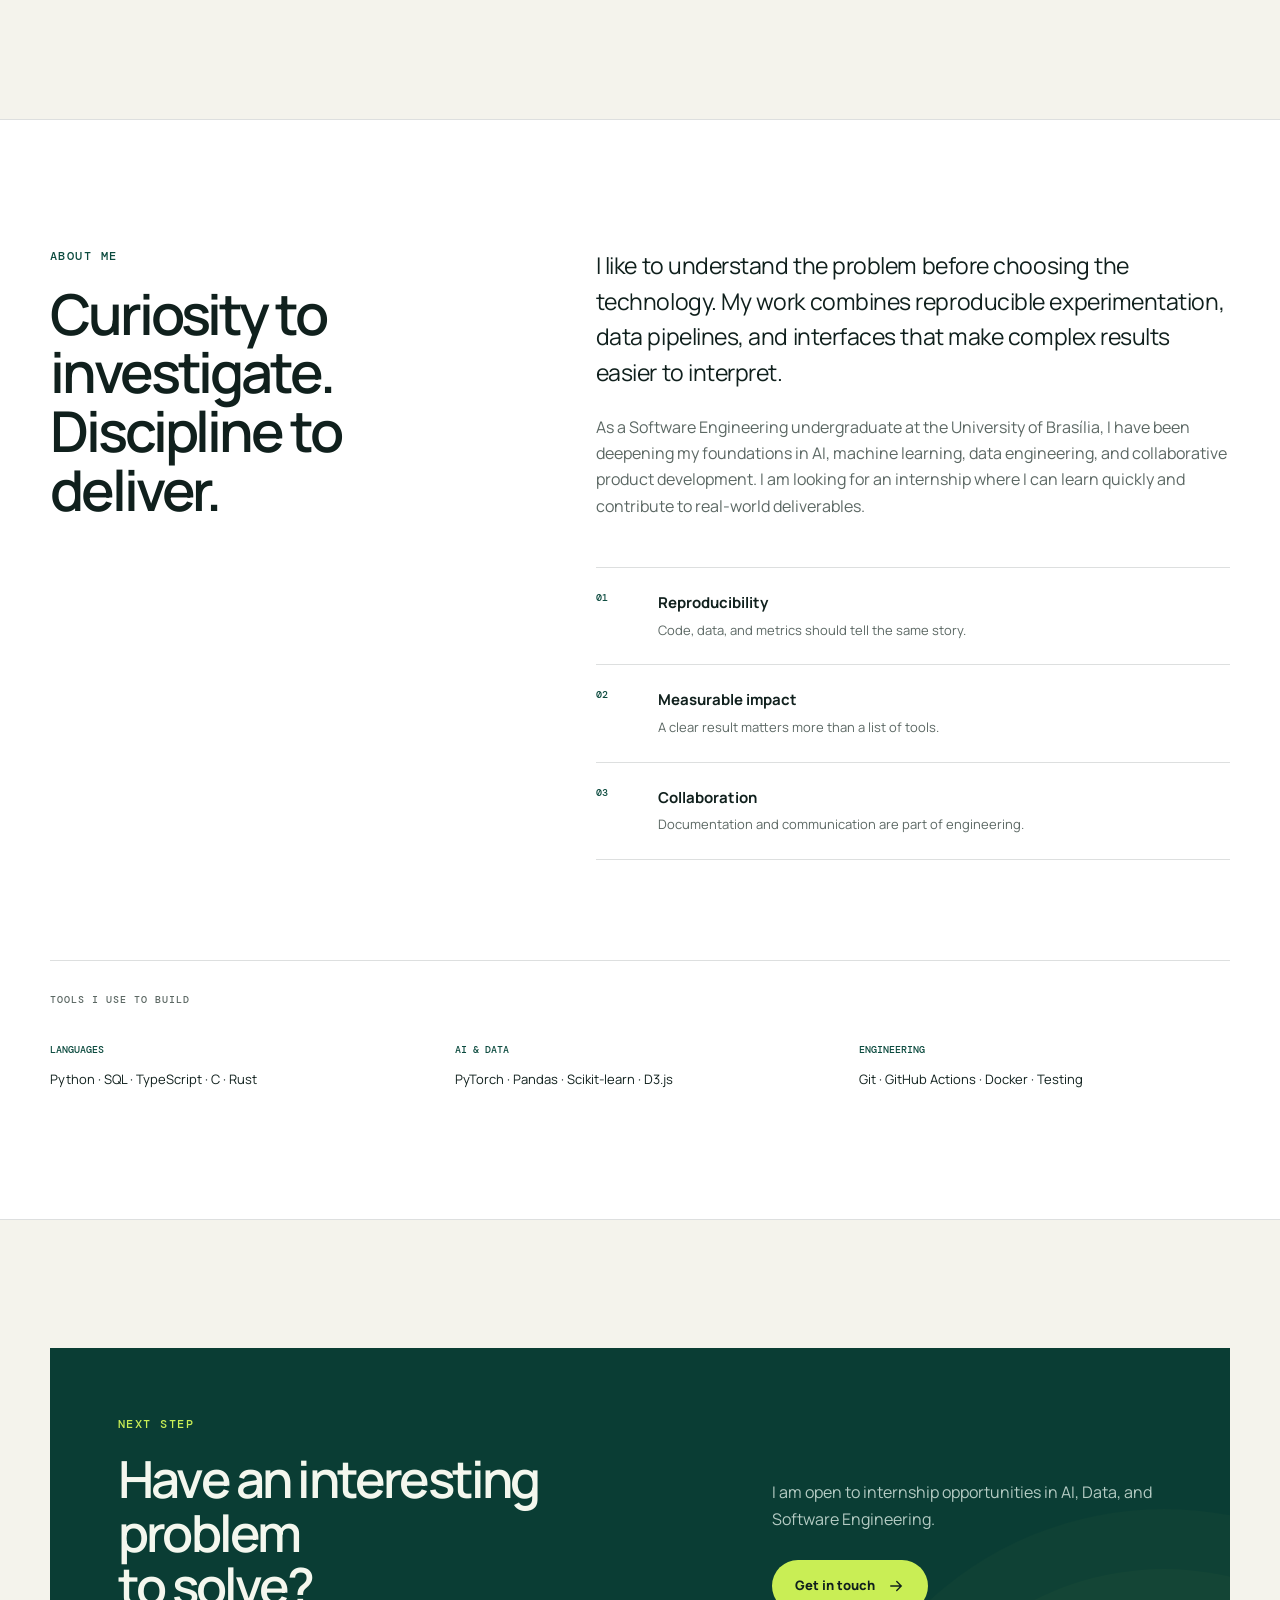
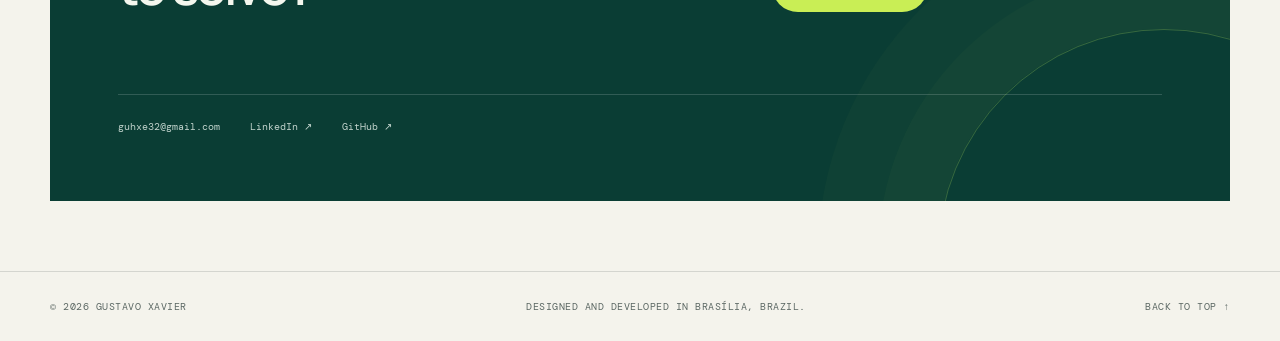
==== commit 07ce7f5c: "feat(portfolio): add TechXchange gallery and article index" ====
--- a/index.html
+++ b/index.html
@@ -25,7 +25,7 @@
       href="https://fonts.googleapis.com/css2?family=DM+Mono:wght@400;500&family=Manrope:wght@400;500;600;700;800&display=swap"
       rel="stylesheet"
     />
-    <link rel="stylesheet" href="styles.css" />
+    <link rel="stylesheet" href="styles.css?v=20261109-2" />
     <script>
       document.documentElement.classList.add('js');
     </script>
@@ -228,6 +228,35 @@
             </div>
           </article>
 
+          <div class="techxchange-gallery reveal" aria-label="Photos from IBM TechXchange 2026 in Atlanta">
+            <figure class="techxchange-photo techxchange-photo-featured">
+              <img
+                src="assets/events/ibm-techxchange-2026-atlanta.jpg"
+                alt="Gustavo at the IBM TechXchange 2026 venue in Atlanta"
+                loading="eager"
+                fetchpriority="high"
+                decoding="async"
+              />
+              <figcaption>
+                <span>Atlanta · October 2026</span>
+                <strong>At IBM TechXchange 2026.</strong>
+              </figcaption>
+            </figure>
+
+            <figure class="techxchange-photo techxchange-photo-team">
+              <img
+                src="assets/events/osbirubob-techxchange-2026.jpg"
+                alt="OsBiruBob team at IBM TechXchange 2026"
+                loading="eager"
+                decoding="async"
+              />
+              <figcaption>
+                <span>OsBiruBob</span>
+                <strong>The hackathon-winning team in Atlanta.</strong>
+              </figcaption>
+            </figure>
+          </div>
+
            <a class="credential-panel reveal interactive-card" href="https://www.credly.com/badges/b7a9377f-bfa8-40fb-81f2-3b67e5ed50d9/linked_in_profile" target="_blank" rel="noopener noreferrer" aria-label="Verify IBM Artificial Intelligence v1 Associate credential on Credly">
              <div class="credential-mark" aria-hidden="true"><strong>IBM</strong><span>AI</span></div>
              <div class="credential-copy">
@@ -268,9 +297,14 @@
           <div class="project-subsection-heading reveal" data-project-heading data-category="ai data research">
             <div><span>Research series</span><h3>Artificial Intelligence II</h3></div>
             <p>Three reproducible studies moving from supervised learning to anomaly detection and retrieval-augmented generation.</p>
-          </div>
-
-          <article class="project-featured reveal interactive-card" data-project data-category="ai data research">
+            <nav class="article-index" aria-label="Artificial Intelligence II articles">
+              <a href="#article-1"><span>01</span> Computer vision</a>
+              <a href="#article-2"><span>02</span> Anomaly detection</a>
+              <a href="#article-3"><span>03</span> RAG and chunking</a>
+            </nav>
+          </div>
+
+          <article class="project-featured reveal interactive-card" id="article-1" data-project data-category="ai data research">
             <div class="project-content">
               <div class="project-kicker">
                 <span>01</span>
@@ -326,7 +360,7 @@
           </article>
 
           <div class="project-grid research-grid">
-            <article class="project-card project-card-small article-card reveal interactive-card" data-project data-category="ai data research">
+            <article class="project-card project-card-small article-card reveal interactive-card" id="article-2" data-project data-category="ai data research">
               <div class="card-index">02</div>
               <div class="card-body">
                 <div class="project-kicker"><span>Article 2 · Anomaly detection</span></div>
@@ -342,7 +376,7 @@
               </div>
             </article>
 
-            <article class="project-card project-card-small article-card reveal interactive-card" data-project data-category="ai data research systems">
+            <article class="project-card project-card-small article-card reveal interactive-card" id="article-3" data-project data-category="ai data research systems">
               <div class="card-index">03</div>
               <div class="card-body">
                 <div class="project-kicker"><span>Article 3 · Retrieval-augmented generation</span></div>
@@ -617,7 +651,7 @@
       </div>
     </footer>
 
-    <script src="i18n.js"></script>
-    <script src="script.js"></script>
+    <script src="i18n.js?v=20261109"></script>
+    <script src="script.js?v=20261109"></script>
   </body>
 </html>
--- a/styles.css
+++ b/styles.css
@@ -224,6 +224,16 @@
 .achievement-details dd { margin: 0; overflow-wrap: anywhere; color: var(--text); font-size: 12px; line-height: 1.65; }
 .achievement-links { display: flex; align-items: center; flex-wrap: wrap; gap: 24px; }
 .achievement-links .text-link { margin-top: 0; }
+.techxchange-gallery { display: grid; grid-template-columns: minmax(0, 1.62fr) minmax(280px, .72fr); gap: 22px; margin-top: 22px; }
+.techxchange-photo { position: relative; min-height: 460px; margin: 0; overflow: hidden; border: 1px solid var(--line); background: #081b18; box-shadow: var(--shadow); }
+.techxchange-photo img { position: absolute; inset: 0; width: 100%; height: 100%; object-fit: cover; filter: saturate(.9) contrast(1.03); transition: transform 800ms cubic-bezier(.2,.7,.2,1), filter 350ms ease; }
+.techxchange-photo-featured img { object-position: center; }
+.techxchange-photo-team img { object-position: center; }
+.techxchange-photo::after { content: ""; position: absolute; inset: 45% 0 0; background: linear-gradient(180deg, transparent, rgba(3,15,12,.88)); pointer-events: none; }
+.techxchange-photo:hover img { transform: scale(1.025); filter: saturate(1) contrast(1.05); }
+.techxchange-photo figcaption { position: absolute; z-index: 1; right: 28px; bottom: 26px; left: 28px; display: flex; align-items: flex-end; justify-content: space-between; gap: 18px; color: #eef8f2; }
+.techxchange-photo figcaption span { color: var(--accent); font: 500 9px var(--mono); letter-spacing: .1em; text-transform: uppercase; }
+.techxchange-photo figcaption strong { max-width: 290px; font-size: 17px; line-height: 1.25; text-align: right; }
 .credential-panel { position: relative; display: grid; grid-template-columns: auto 1fr auto; gap: 28px; align-items: center; margin-top: 22px; padding: 28px 32px; overflow: hidden; border: 1px solid var(--line); background: var(--surface); color: var(--text); text-decoration: none; transition: transform 220ms ease, box-shadow 220ms ease; }
 .credential-panel:hover { transform: translateY(-3px); box-shadow: var(--shadow); }
 .credential-mark { display: grid; place-content: center; width: 82px; height: 82px; border: 1px solid rgba(119,242,193,.28); background: #083d34; color: #eef8f2; text-align: center; }
@@ -248,7 +258,12 @@
 .project-subsection-heading span { color: var(--primary); font: 500 9px var(--mono); letter-spacing: .12em; text-transform: uppercase; }
 .project-subsection-heading h3 { margin: 7px 0 0; font-size: 25px; line-height: 1.1; letter-spacing: -.035em; }
 .project-subsection-heading p { max-width: 520px; margin: 0; color: var(--muted); font-size: 13px; }
+.article-index { grid-column: 1 / -1; display: grid; grid-template-columns: repeat(3, 1fr); gap: 10px; margin-top: 6px; }
+.article-index a { display: flex; align-items: center; gap: 10px; padding: 12px 14px; border: 1px solid var(--line); color: var(--muted); text-decoration: none; font: 500 10px var(--mono); transition: color 180ms ease, border-color 180ms ease, background 180ms ease; }
+.article-index a:hover { border-color: var(--primary); background: color-mix(in srgb, var(--mint) 7%, transparent); color: var(--text); }
+.article-index a span { color: var(--primary); }
 .project-subsection-heading-grid { grid-column: 1 / -1; margin-bottom: 0; }
+.project-featured, .article-card { scroll-margin-top: 100px; }
 .project-featured { position: relative; display: grid; grid-template-columns: 1.05fr .95fr; min-height: 570px; overflow: hidden; border: 1px solid var(--line); background: var(--surface); box-shadow: var(--shadow); }
 .interactive-card::before { content: ""; position: absolute; z-index: 0; inset: 0; background: radial-gradient(430px circle at var(--spot-x, 50%) var(--spot-y, 50%), color-mix(in srgb, var(--mint) 8%, transparent), transparent 58%); opacity: 0; pointer-events: none; transition: opacity 260ms ease; }
 .interactive-card:hover::before { opacity: 1; }
@@ -394,6 +409,8 @@
   .achievement-panel { grid-template-columns: 1fr; }
   .achievement-mark { min-height: 380px; }
   .achievement-details { grid-template-columns: 1fr 1fr; }
+  .techxchange-gallery { grid-template-columns: minmax(0, 1.35fr) minmax(240px, .75fr); }
+  .techxchange-photo { min-height: 390px; }
   .credential-panel { grid-template-columns: auto 1fr; }
   .credential-link { grid-column: 2; }
   .model-comparison { min-height: 470px; }
@@ -438,6 +455,11 @@
   .achievement-copy .achievement-lead { font-size: 17px; }
   .achievement-details { grid-template-columns: 1fr; }
   .achievement-links { align-items: flex-start; flex-direction: column; gap: 18px; }
+  .techxchange-gallery { grid-template-columns: 1fr; }
+  .techxchange-photo { min-height: 0; aspect-ratio: 16 / 10; }
+  .techxchange-photo-team { aspect-ratio: 1032 / 1600; }
+  .techxchange-photo figcaption { right: 20px; bottom: 20px; left: 20px; }
+  .techxchange-photo figcaption strong { max-width: 220px; font-size: 15px; }
   .credential-panel { grid-template-columns: 1fr; padding: 25px; }
   .credential-mark { width: 70px; height: 70px; }
   .credential-link { grid-column: auto; }
@@ -450,6 +472,7 @@
   .project-content, .model-comparison { padding: 32px 25px; }
   .project-content h3 { font-size: 31px; }
   .project-subsection-heading { grid-template-columns: 1fr; gap: 12px; margin-top: 38px; }
+  .article-index { grid-template-columns: 1fr; }
   .project-grid { grid-template-columns: 1fr; }
   .project-card-wide { grid-column: auto; grid-template-columns: 1fr; }
   .project-card-wide .card-body { padding: 36px 25px; }
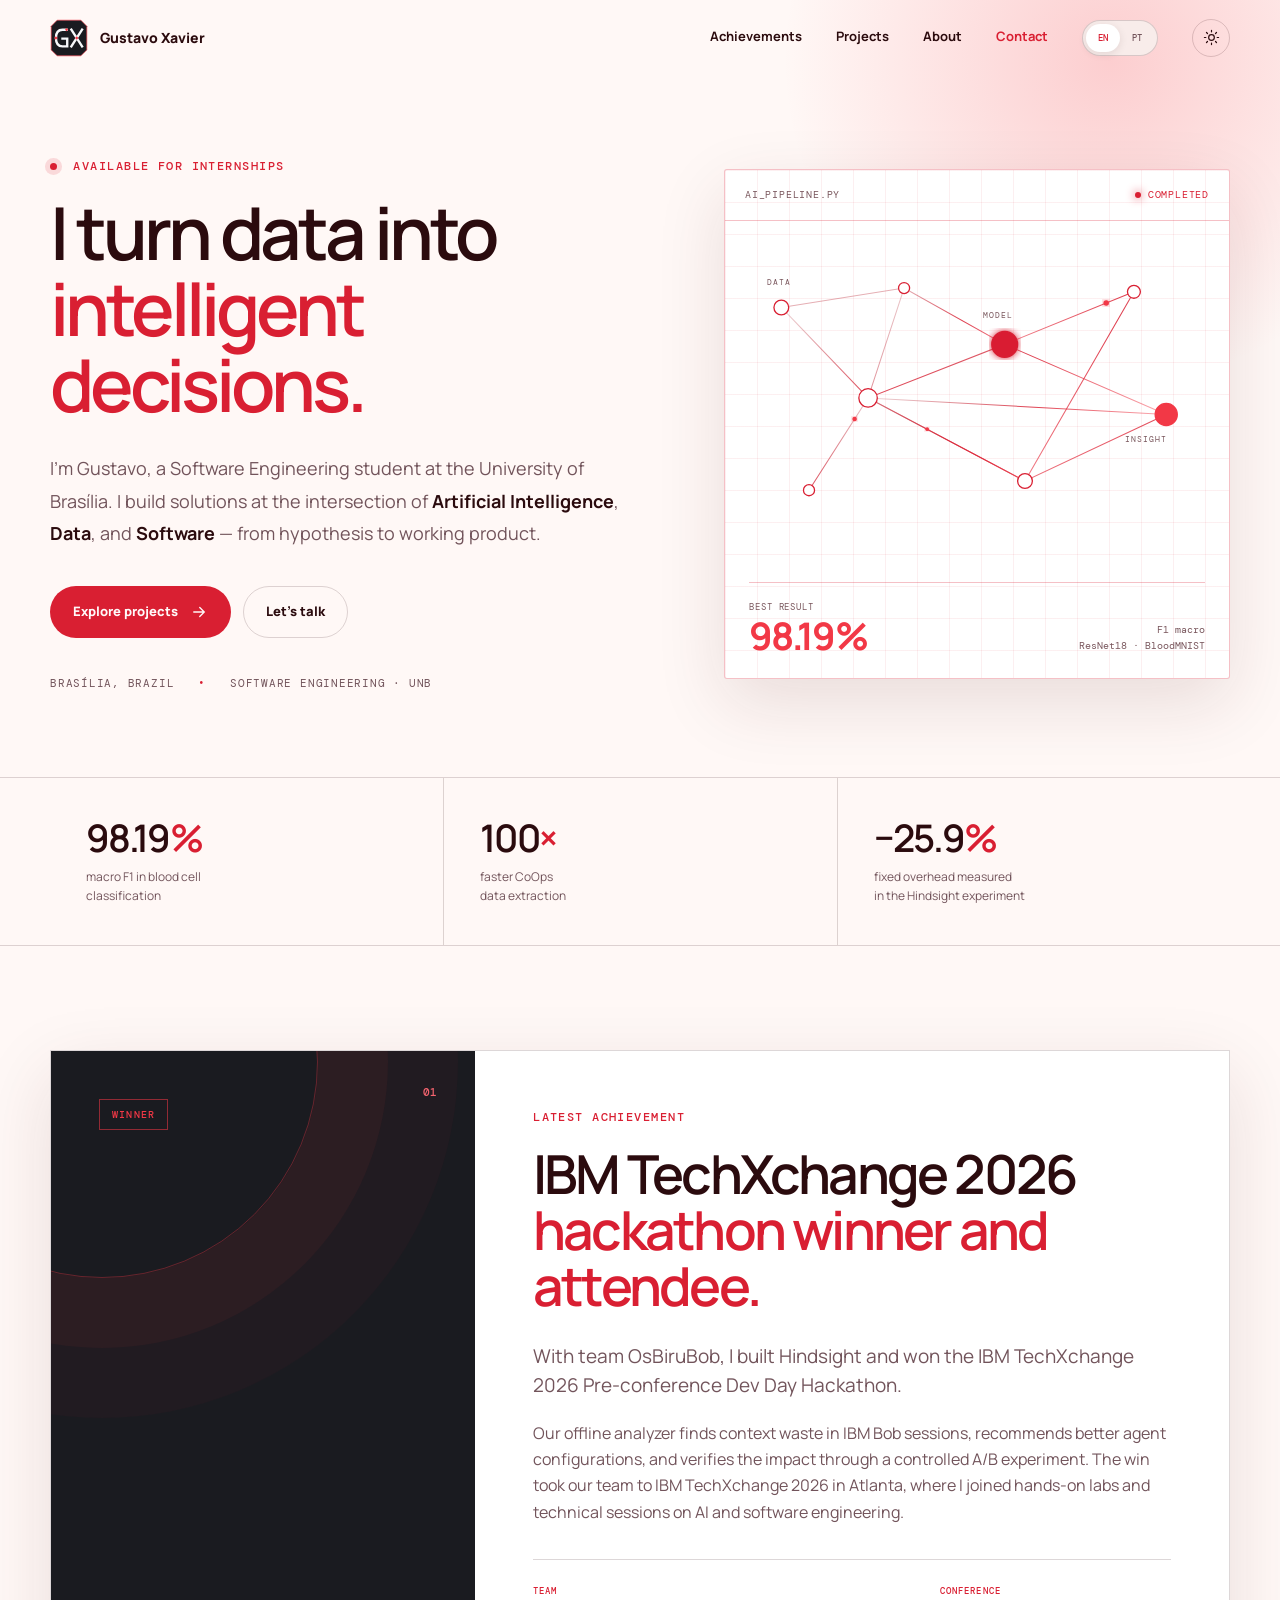
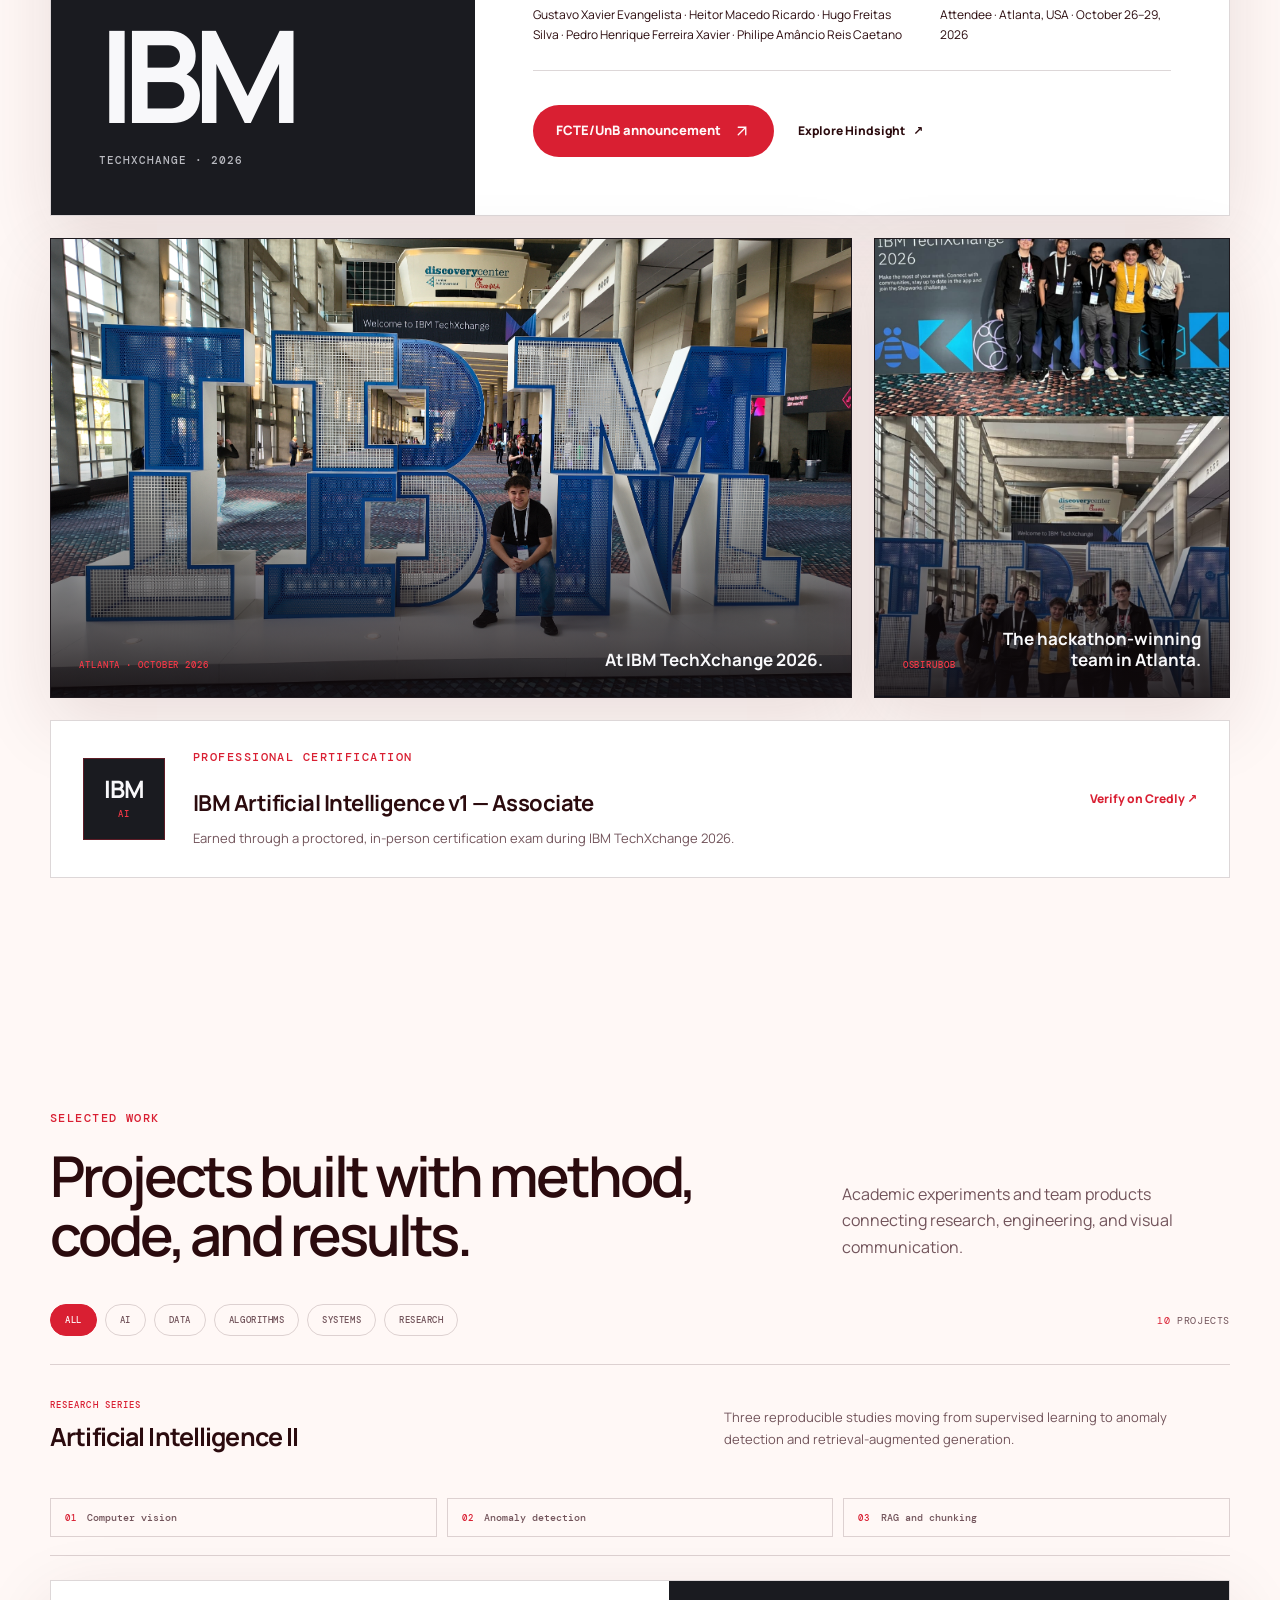
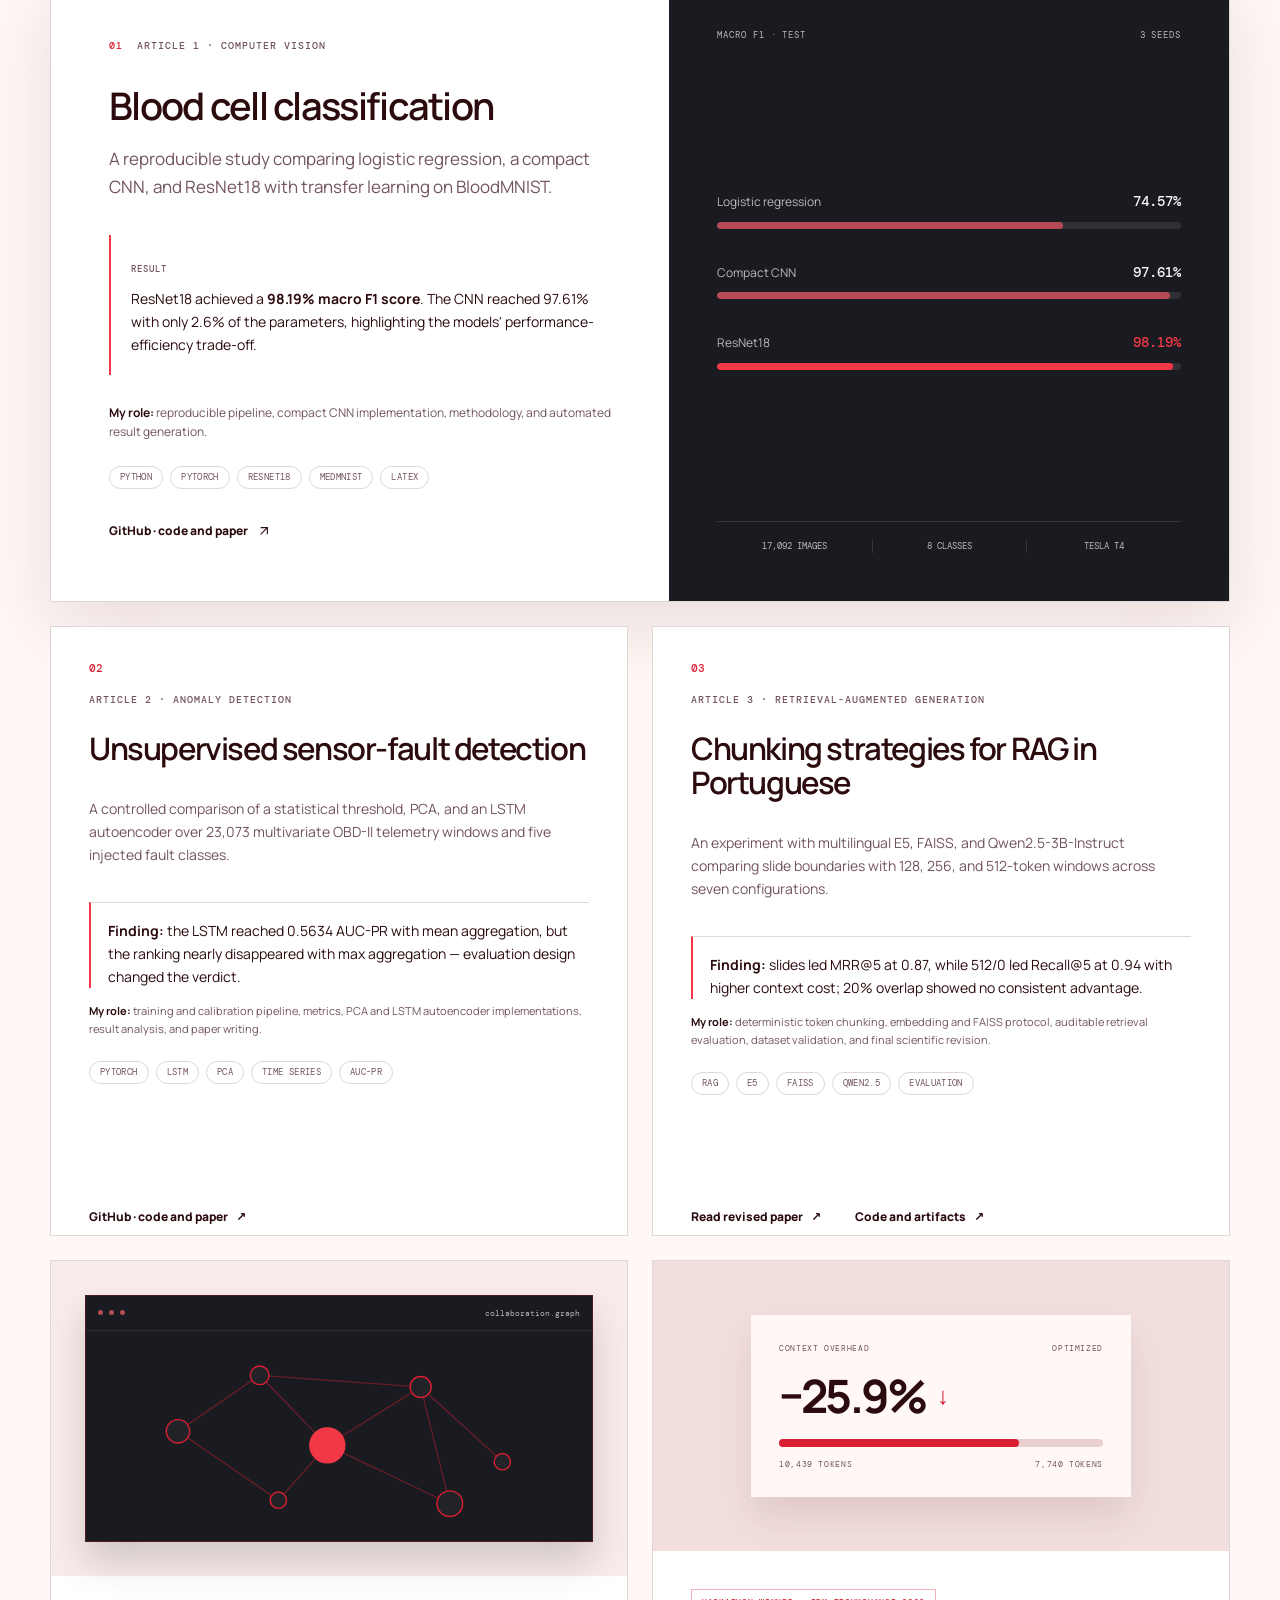
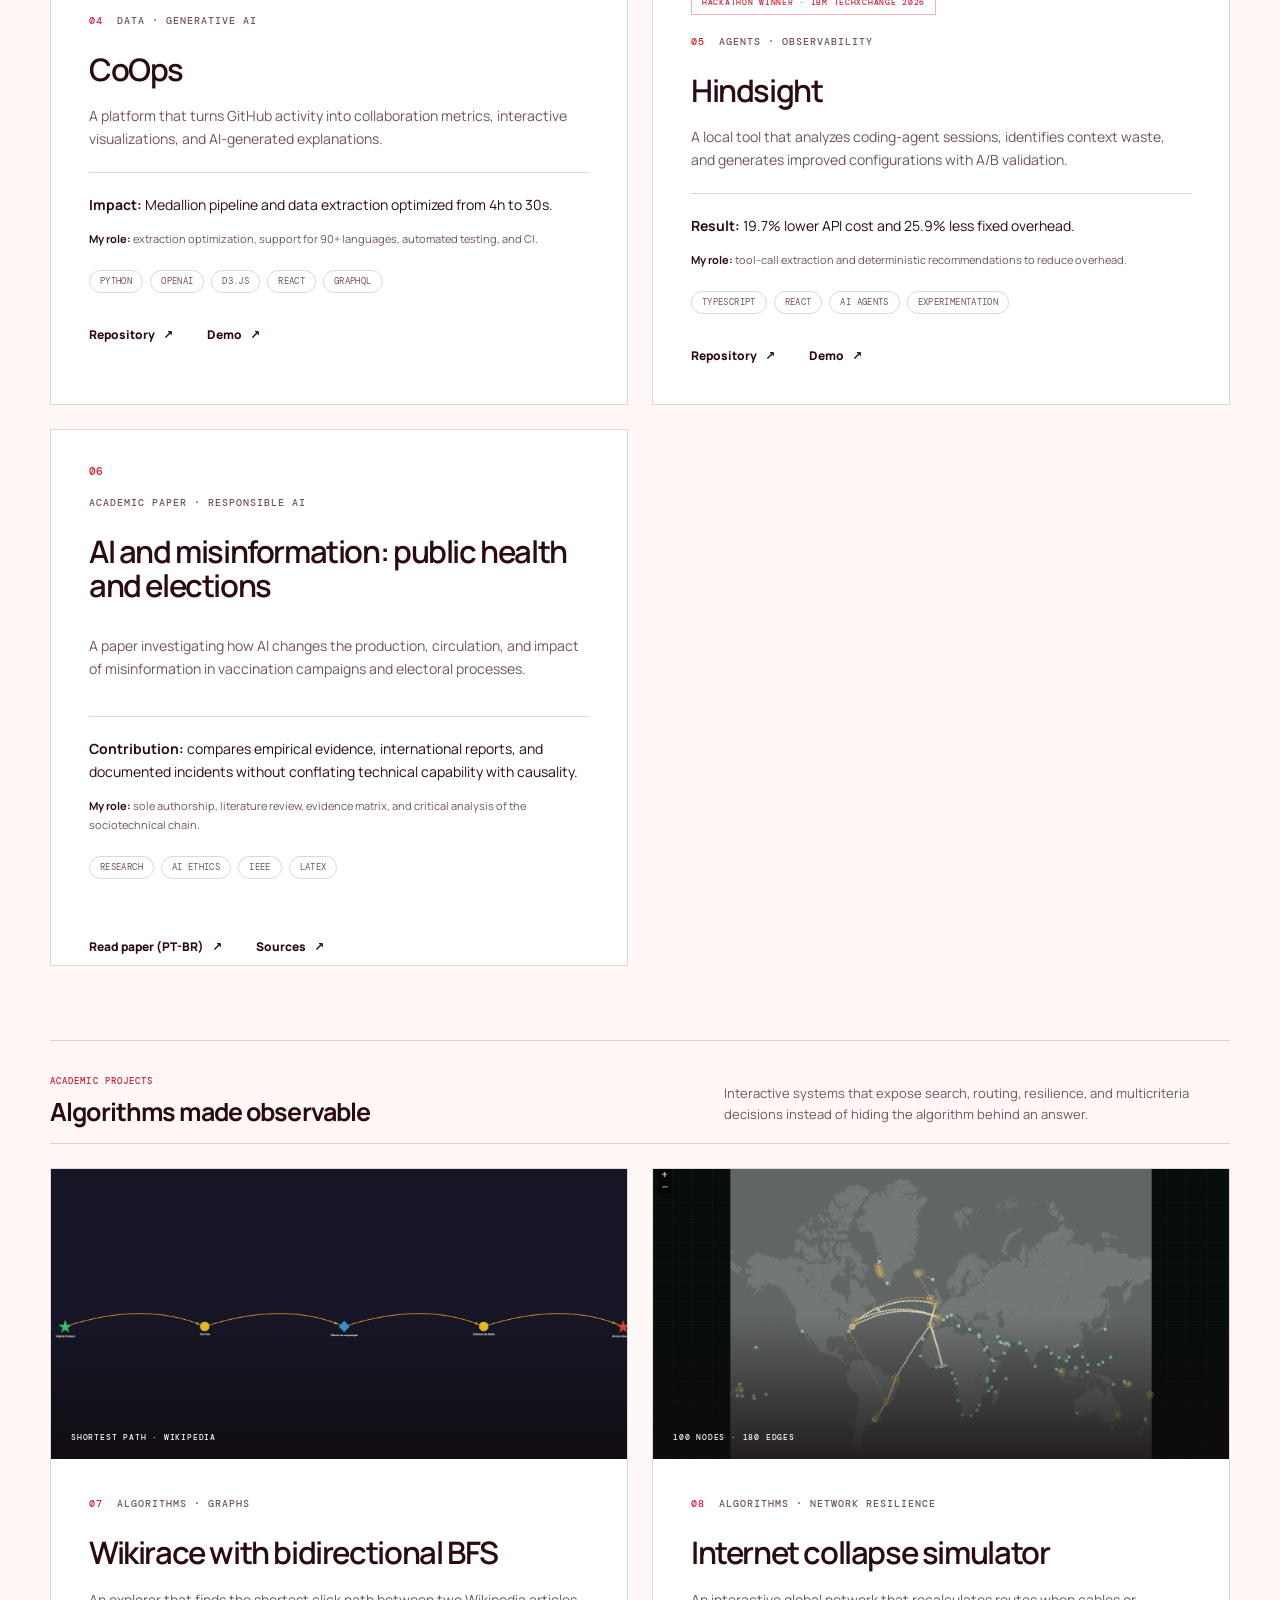
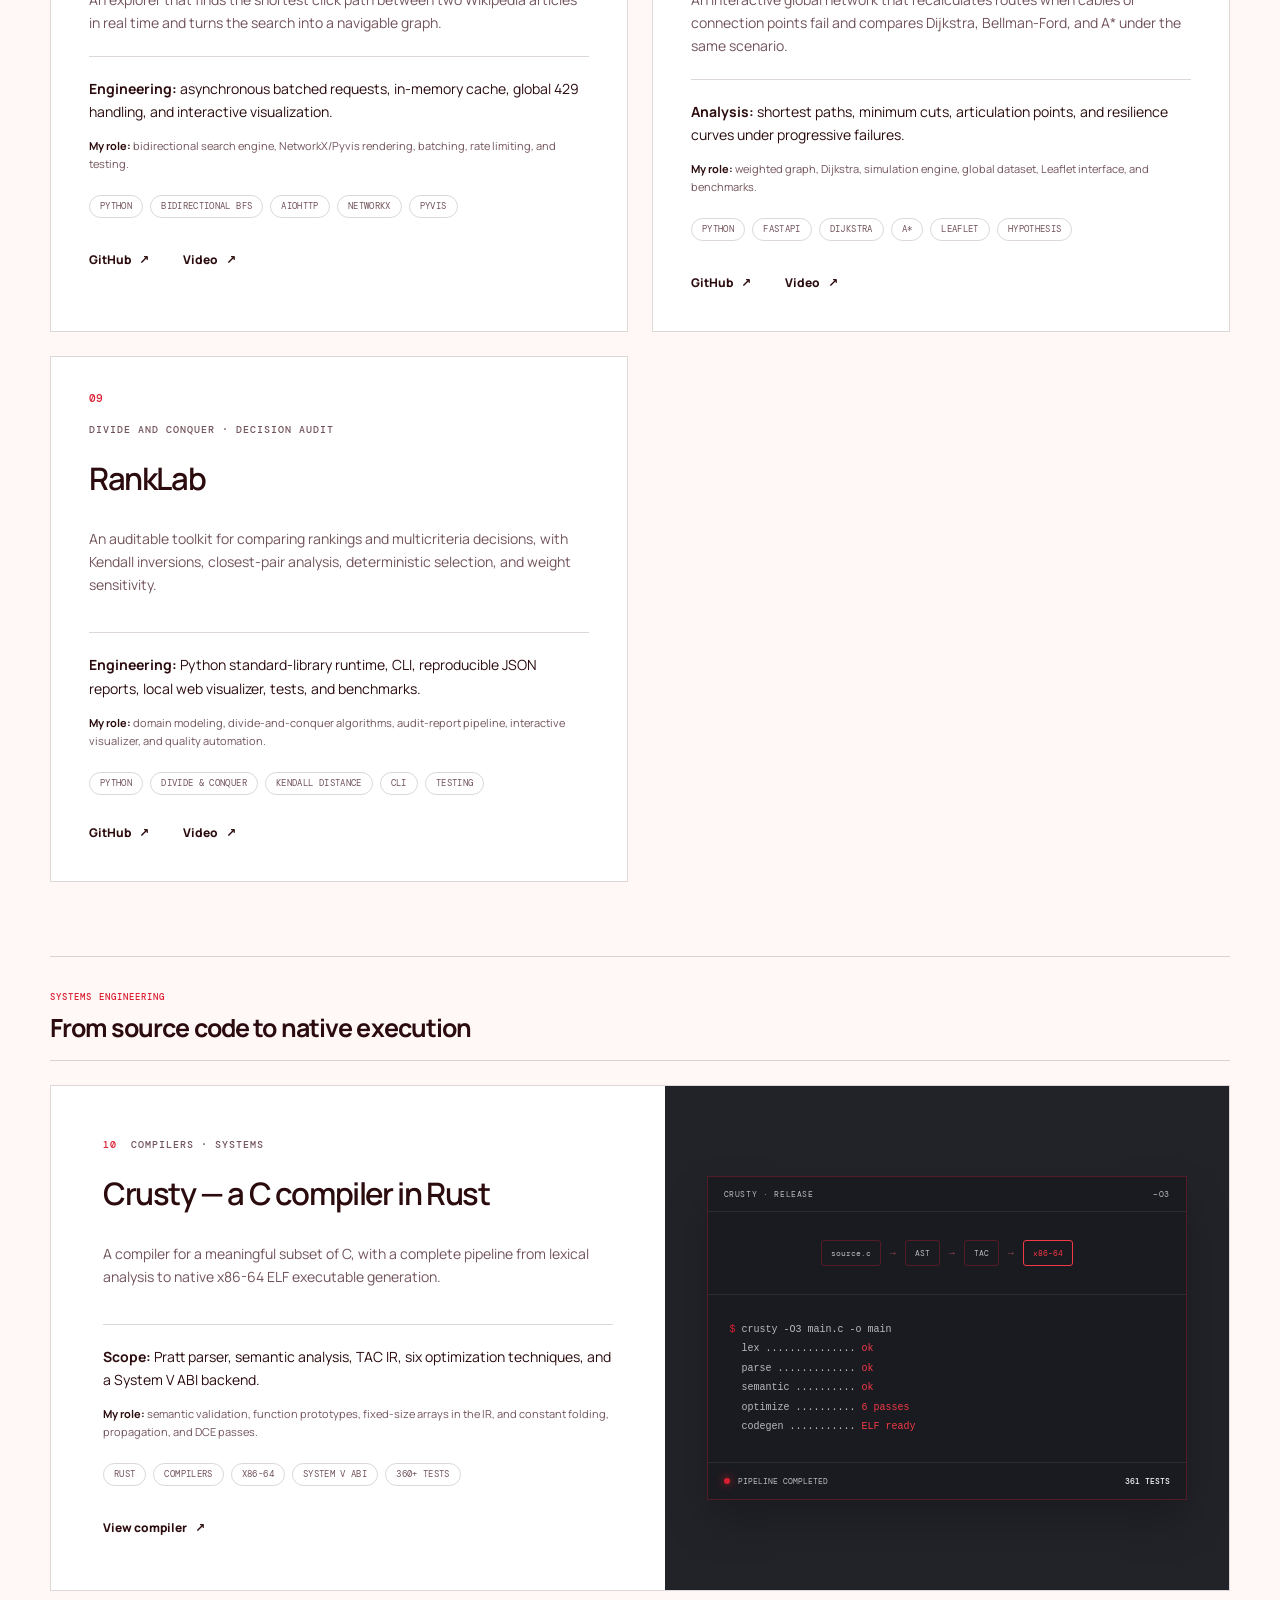
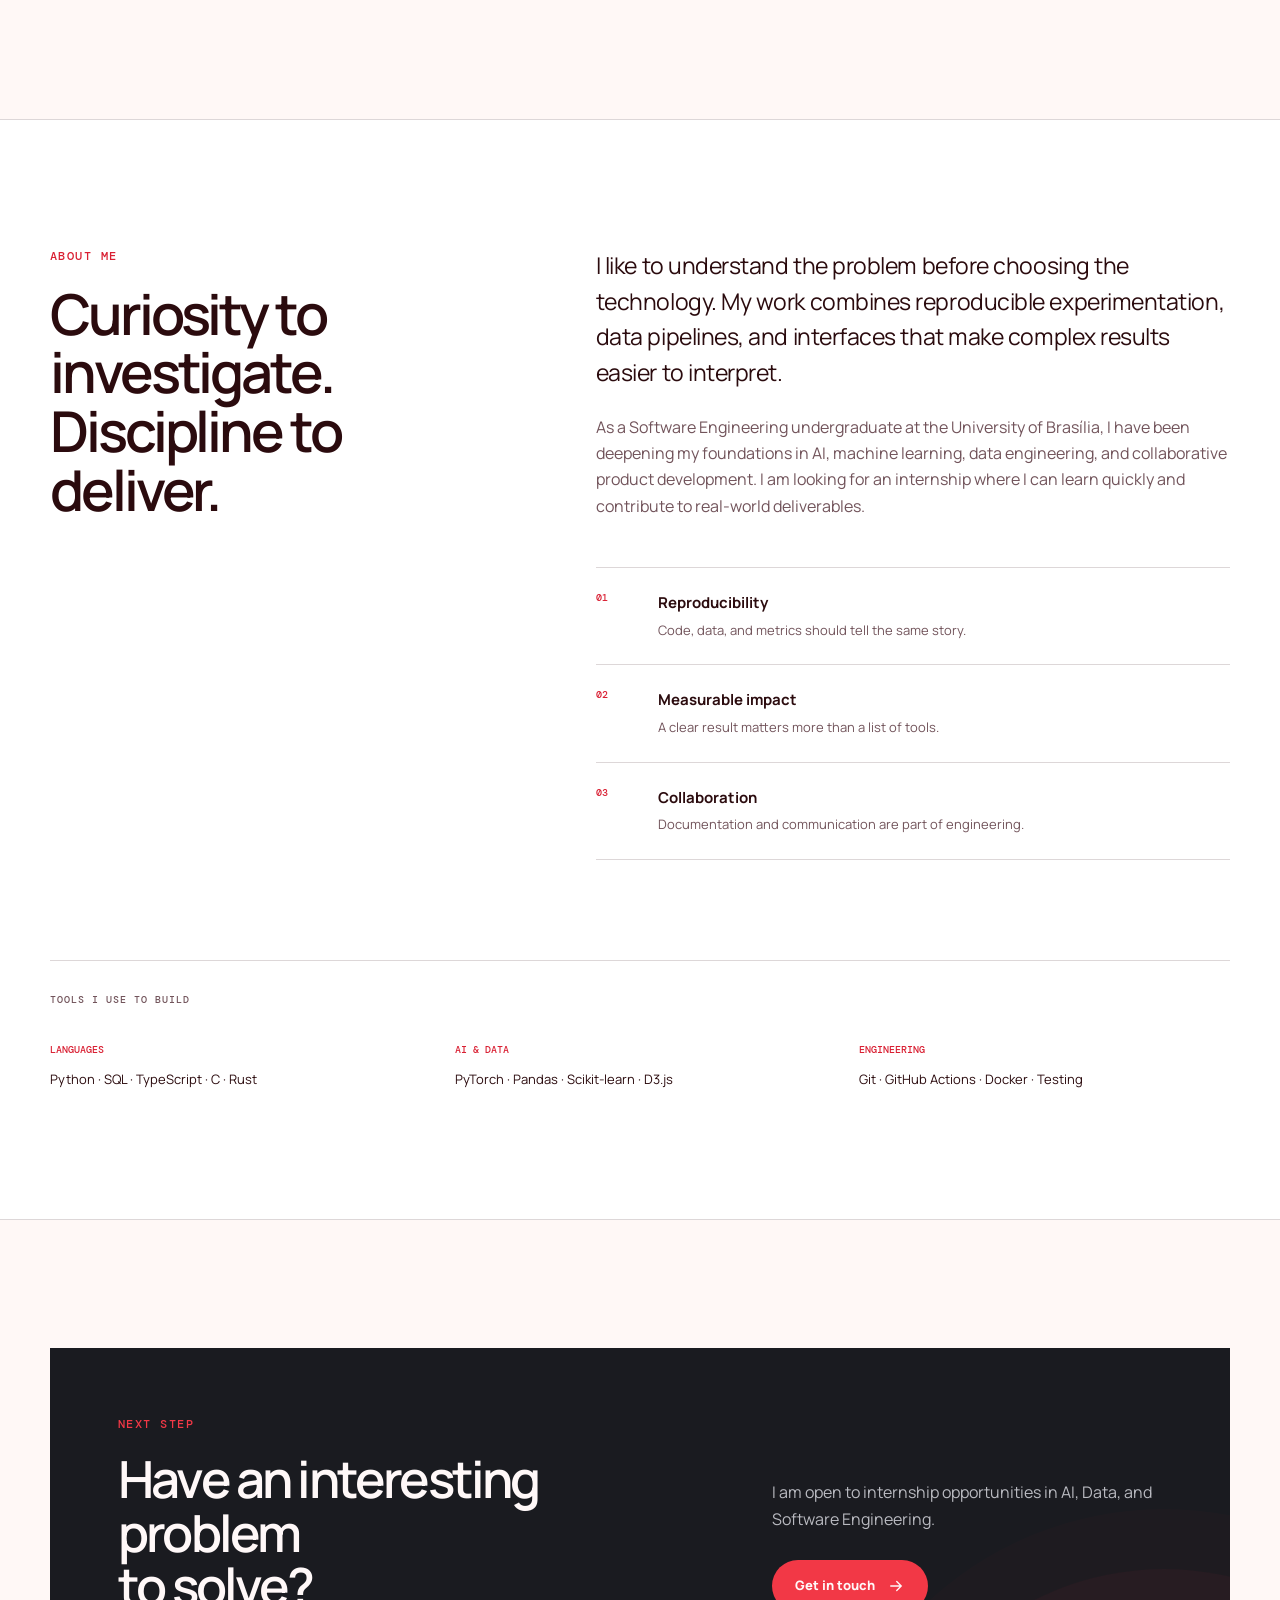
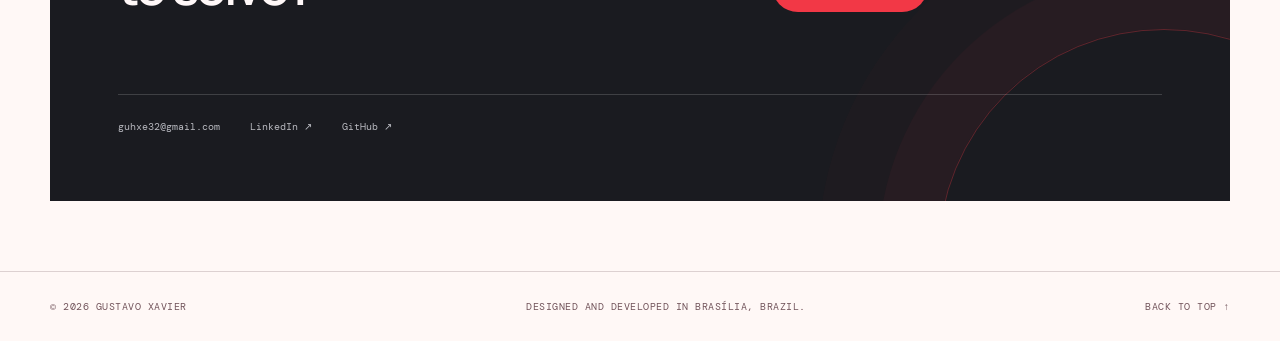
==== commit ee475f3d: "refactor: update theme colors and styles for improved aesthetics - Changed theme color from #081b18 " ====
--- a/index.html
+++ b/index.html
@@ -7,7 +7,7 @@
       name="description"
       content="Portfolio of Gustavo Xavier, IBM-certified AI practitioner, TechXchange 2026 hackathon winner, and Software Engineering student at UnB focused on AI, Machine Learning, and GenAI."
     />
-    <meta name="theme-color" content="#081b18" />
+    <meta name="theme-color" content="#fff8f6" />
     <meta property="og:title" content="Gustavo Xavier — AI & Data" />
     <meta
       property="og:description"
@@ -25,7 +25,7 @@
       href="https://fonts.googleapis.com/css2?family=DM+Mono:wght@400;500&family=Manrope:wght@400;500;600;700;800&display=swap"
       rel="stylesheet"
     />
-    <link rel="stylesheet" href="styles.css?v=20261109-2" />
+    <link rel="stylesheet" href="styles.css?v=20261110-1" />
     <script>
       document.documentElement.classList.add('js');
     </script>
@@ -118,9 +118,9 @@
               <svg viewBox="0 0 520 330" role="img">
                 <defs>
                   <linearGradient id="line-gradient" x1="0" y1="0" x2="1" y2="1">
-                    <stop offset="0" stop-color="#77f2c1" stop-opacity=".12" />
-                    <stop offset=".55" stop-color="#77f2c1" stop-opacity=".8" />
-                    <stop offset="1" stop-color="#d7ff67" stop-opacity=".25" />
+                    <stop offset="0" stop-color="var(--data-node-soft)" stop-opacity=".22" />
+                    <stop offset=".55" stop-color="var(--data-node)" stop-opacity=".85" />
+                    <stop offset="1" stop-color="var(--data-highlight)" stop-opacity=".42" />
                   </linearGradient>
                   <filter id="glow">
                     <feGaussianBlur stdDeviation="4" result="blur" />
--- a/styles.css
+++ b/styles.css
@@ -1,34 +1,59 @@
 :root {
-  --bg: #f4f3ec;
+  --bg: #fff8f6;
+  --page-background: none;
   --surface: #ffffff;
-  --surface-soft: #e8e8df;
-  --text: #10201d;
-  --muted: #5c6864;
-  --line: rgba(16, 32, 29, 0.14);
-  --primary: #0b4a3e;
-  --primary-strong: #073b32;
-  --accent: #c9ee55;
-  --mint: #77f2c1;
-  --ink-on-dark: #f4f7ee;
+  --surface-soft: #f8ecea;
+  --text: #2b0b0e;
+  --muted: #72545b;
+  --line: rgba(43, 11, 14, 0.16);
+  --primary: #d91f32;
+  --primary-strong: #a80f20;
+  --accent: #f23846;
+  --secondary-accent: #b64b55;
+  --mint: #d91f32;
+  --ink-on-dark: #fff8f8;
+  --data-bg: #ffffff;
+  --data-grid: rgba(217, 31, 50, 0.07);
+  --data-text: #2b0b0e;
+  --data-muted: #79565c;
+  --data-node: #d91f32;
+  --data-node-soft: #b64b55;
+  --data-highlight: #f23846;
+  --data-line: rgba(217, 31, 50, 0.28);
+  --dark-panel: #1a1b20;
+  --dark-panel-soft: #222329;
+  --dark-panel-text: #f8f8fa;
+  --dark-panel-muted: #b9bac0;
+  --dark-panel-line: rgba(248, 248, 250, 0.14);
   --mono: "DM Mono", monospace;
   --sans: "Manrope", system-ui, sans-serif;
-  --shadow: 0 24px 70px rgba(20, 47, 39, 0.12);
+  --shadow: 0 24px 70px rgba(75, 23, 28, 0.12);
   color-scheme: light;
 }
 
 [data-theme="dark"] {
-  --bg: #071310;
-  --surface: #0d211c;
-  --surface-soft: #122923;
-  --text: #eff5ed;
-  --muted: #9eb1aa;
-  --line: rgba(225, 244, 234, 0.14);
-  --primary: #6fe2b8;
-  --primary-strong: #061a16;
-  --accent: #d7ff67;
-  --mint: #77f2c1;
-  --ink-on-dark: #f4f7ee;
-  --shadow: 0 24px 80px rgba(0, 0, 0, 0.35);
+  --bg: #17181c;
+  --page-background: linear-gradient(135deg, #101114 0%, #18191d 48%, #25262b 100%);
+  --surface: #1a1b20;
+  --surface-soft: #222329;
+  --text: #f8f8fa;
+  --muted: #b9bac0;
+  --line: rgba(248, 248, 250, 0.18);
+  --primary: #f23846;
+  --primary-strong: #d91f32;
+  --accent: #f23846;
+  --secondary-accent: #b64b55;
+  --mint: #f23846;
+  --ink-on-dark: #fff8f8;
+  --data-bg: #1a1b20;
+  --data-grid: rgba(248, 248, 250, 0.045);
+  --data-text: #f8f8fa;
+  --data-muted: #b9bac0;
+  --data-node: #f23846;
+  --data-node-soft: #b64b55;
+  --data-highlight: #ff727b;
+  --data-line: rgba(242, 56, 70, 0.55);
+  --shadow: 0 24px 80px rgba(0, 0, 0, 0.3);
   color-scheme: dark;
 }
 
@@ -38,13 +63,15 @@
 body {
   margin: 0;
   overflow-x: hidden;
-  background: var(--bg);
+  background-color: var(--bg);
+  background-image: var(--page-background);
+  background-attachment: fixed;
   color: var(--text);
   font-family: var(--sans);
   font-size: 16px;
   line-height: 1.65;
   -webkit-font-smoothing: antialiased;
-  transition: background-color 180ms ease, color 180ms ease;
+  transition: color 180ms ease;
 }
 body.is-loading { overflow: hidden; }
 a { color: inherit; }
@@ -54,7 +81,7 @@
 .section { padding: 128px 0; }
 .skip-link {
   position: fixed; top: 12px; left: 12px; z-index: 1000; transform: translateY(-160%);
-  padding: 10px 16px; border-radius: 8px; background: var(--accent); color: #10201d; font-weight: 800;
+  padding: 10px 16px; border-radius: 8px; background: var(--accent); color: var(--ink-on-dark); font-weight: 800;
 }
 .skip-link:focus { transform: none; }
 
@@ -64,11 +91,11 @@
 .preloader { display: none; }
 .js .preloader {
   position: fixed; inset: 0; z-index: 2000; display: grid; place-items: center; overflow: hidden;
-  background: #071713; color: #eef8f2; clip-path: inset(0); transition: clip-path 780ms cubic-bezier(.76, 0, .24, 1);
+  background: var(--dark-panel); color: var(--dark-panel-text); clip-path: inset(0); transition: clip-path 780ms cubic-bezier(.76, 0, .24, 1);
 }
 .js .preloader.is-leaving { clip-path: inset(0 0 100% 0); }
 .js .preloader.is-hidden { display: none; }
-.preloader-grid { position: absolute; inset: 0; background-image: linear-gradient(rgba(119,242,193,.04) 1px, transparent 1px), linear-gradient(90deg, rgba(119,242,193,.04) 1px, transparent 1px); background-size: 42px 42px; mask-image: radial-gradient(circle at center, black, transparent 72%); }
+.preloader-grid { position: absolute; inset: 0; background-image: linear-gradient(rgba(242,56,70,.05) 1px, transparent 1px), linear-gradient(90deg, rgba(242,56,70,.05) 1px, transparent 1px); background-size: 42px 42px; mask-image: radial-gradient(circle at center, black, transparent 72%); }
 .preloader-content { position: relative; width: min(410px, calc(100% - 48px)); }
 .preloader-mark { width: 64px; height: 64px; margin-bottom: 50px; }
 .preloader-mark img { width: 100%; height: 100%; }
@@ -77,7 +104,7 @@
 .preloader-sequence strong { color: var(--accent); font: 400 13px var(--mono); }
 .preloader-track { height: 2px; margin-top: 24px; overflow: hidden; background: rgba(255,255,255,.11); }
 .preloader-track i { display: block; width: 100%; height: 100%; background: var(--mint); transform: scaleX(0); transform-origin: left; transition: transform 260ms ease; }
-.preloader-content > p { margin: 14px 0 0; color: #708d83; font: 400 9px var(--mono); letter-spacing: .1em; text-transform: uppercase; }
+.preloader-content > p { margin: 14px 0 0; color: var(--dark-panel-muted); font: 400 9px var(--mono); letter-spacing: .1em; text-transform: uppercase; }
 
 .data-cursor { display: none; }
 @media (hover: hover) and (pointer: fine) {
@@ -156,7 +183,7 @@
 .eyebrow {
   margin: 0 0 20px; color: var(--primary); font: 500 12px/1.4 var(--mono); letter-spacing: .12em; text-transform: uppercase;
 }
-.status-dot { display: inline-block; width: 7px; height: 7px; margin-right: 8px; border-radius: 50%; background: #21b178; box-shadow: 0 0 0 5px rgba(33, 177, 120, .12); }
+.status-dot { display: inline-block; width: 7px; height: 7px; margin-right: 8px; border-radius: 50%; background: var(--primary); box-shadow: 0 0 0 5px color-mix(in srgb, var(--primary) 14%, transparent); }
 .hero h1, .section-heading h2, .about-title h2, .contact-panel h2 {
   margin: 0; font-size: clamp(42px, 5.7vw, 76px); line-height: 1.04; letter-spacing: -.055em; font-weight: 600;
 }
@@ -169,33 +196,33 @@
   border: 1px solid transparent; border-radius: 999px; text-decoration: none; font-size: 13px; font-weight: 800; transition: 180ms ease;
 }
 .button svg { width: 18px; fill: none; stroke: currentColor; stroke-width: 1.8; stroke-linecap: round; }
-.button-primary { background: var(--text); color: var(--bg); }
-.button-primary:hover { transform: translateY(-2px); background: var(--primary); color: var(--ink-on-dark); }
+.button-primary { background: var(--primary); color: var(--ink-on-dark); }
+.button-primary:hover { transform: translateY(-2px); background: var(--primary-strong); color: var(--ink-on-dark); }
 .button-ghost { border-color: var(--line); }
 .button-ghost:hover { border-color: var(--text); }
 .hero-meta { display: flex; flex-wrap: wrap; gap: 24px; margin: 38px 0 0; padding: 0; list-style: none; color: var(--muted); font: 400 11px/1.4 var(--mono); text-transform: uppercase; letter-spacing: .07em; }
 .hero-meta li + li::before { content: "•"; margin-right: 24px; color: var(--primary); }
 
 .hero-visual {
-  position: relative; min-height: 510px; overflow: hidden; border: 1px solid rgba(255,255,255,.08); border-radius: 3px;
-  background: #081b18; color: #eef8f2; box-shadow: var(--shadow); transform: perspective(1000px) rotateX(var(--tilt-x, 0deg)) rotateY(var(--tilt-y, 0deg)); transform-style: preserve-3d; transition: transform 220ms ease-out;
-}
-.hero-visual::after { content: ""; position: absolute; inset: 0; background-image: linear-gradient(rgba(119,242,193,.035) 1px, transparent 1px), linear-gradient(90deg, rgba(119,242,193,.035) 1px, transparent 1px); background-size: 32px 32px; pointer-events: none; }
-.visual-topline { position: relative; z-index: 2; display: flex; justify-content: space-between; padding: 18px 20px; border-bottom: 1px solid rgba(255,255,255,.1); color: #92aca3; font: 400 10px/1.4 var(--mono); text-transform: uppercase; letter-spacing: .08em; }
+  position: relative; min-height: 510px; overflow: hidden; border: 1px solid var(--data-line); border-radius: 3px;
+  background: var(--data-bg); color: var(--data-text); box-shadow: var(--shadow); transform: perspective(1000px) rotateX(var(--tilt-x, 0deg)) rotateY(var(--tilt-y, 0deg)); transform-style: preserve-3d; transition: transform 220ms ease-out;
+}
+.hero-visual::after { content: ""; position: absolute; inset: 0; background-image: linear-gradient(var(--data-grid) 1px, transparent 1px), linear-gradient(90deg, var(--data-grid) 1px, transparent 1px); background-size: 32px 32px; pointer-events: none; }
+.visual-topline { position: relative; z-index: 2; display: flex; justify-content: space-between; padding: 18px 20px; border-bottom: 1px solid var(--data-line); color: var(--data-muted); font: 400 10px/1.4 var(--mono); text-transform: uppercase; letter-spacing: .08em; }
 .running { display: inline-flex; align-items: center; gap: 7px; color: var(--mint); }
 .running i { width: 6px; height: 6px; border-radius: 50%; background: var(--mint); box-shadow: 0 0 10px var(--mint); }
 .network-stage { position: relative; z-index: 1; padding: 20px 12px 0; }
 .network-stage svg { width: 100%; overflow: visible; }
 .net-lines { fill: none; stroke-width: 1.15; }
-.net-nodes circle { fill: #143b32; stroke: #77f2c1; stroke-width: 1.4; }
-.net-nodes .node-main { fill: #77f2c1; }
-.net-nodes .node-accent { fill: #d7ff67; stroke: #d7ff67; }
-.net-labels { fill: #7d9b91; font: 400 9px var(--mono); letter-spacing: .12em; }
+.net-nodes circle { fill: var(--data-bg); stroke: var(--data-node); stroke-width: 1.4; }
+.net-nodes .node-main { fill: var(--data-node); }
+.net-nodes .node-accent { fill: var(--data-highlight); stroke: var(--data-highlight); }
+.net-labels { fill: var(--data-muted); font: 400 9px var(--mono); letter-spacing: .12em; }
 .data-packets circle { fill: var(--accent); filter: url(#glow); }
-.visual-result { position: absolute; z-index: 3; inset: auto 24px 24px; display: flex; align-items: end; justify-content: space-between; padding-top: 18px; border-top: 1px solid rgba(255,255,255,.13); }
-.visual-result span { display: block; color: #829d94; font: 400 9px var(--mono); letter-spacing: .1em; text-transform: uppercase; }
+.visual-result { position: absolute; z-index: 3; inset: auto 24px 24px; display: flex; align-items: end; justify-content: space-between; padding-top: 18px; border-top: 1px solid var(--data-line); }
+.visual-result span { display: block; color: var(--data-muted); font: 400 9px var(--mono); letter-spacing: .1em; text-transform: uppercase; }
 .visual-result strong { display: block; margin-top: 3px; color: var(--accent); font-size: 38px; line-height: 1; letter-spacing: -.05em; }
-.visual-result p { margin: 0; color: #a9beb7; font: 400 10px/1.6 var(--mono); text-align: right; }
+.visual-result p { margin: 0; color: var(--data-muted); font: 400 10px/1.6 var(--mono); text-align: right; }
 
 .proof { border-top: 1px solid var(--line); border-bottom: 1px solid var(--line); }
 .proof-grid { display: grid; grid-template-columns: repeat(3, 1fr); }
@@ -207,12 +234,12 @@
 
 .achievement { padding-block: 104px; }
 .achievement-panel { position: relative; display: grid; grid-template-columns: .72fr 1.28fr; min-height: 520px; overflow: hidden; border: 1px solid var(--line); background: var(--surface); box-shadow: var(--shadow); }
-.achievement-mark { position: relative; display: flex; flex-direction: column; justify-content: flex-end; min-height: 100%; overflow: hidden; padding: 48px; background: #083d34; color: var(--ink-on-dark); }
-.achievement-mark::before { content: ""; position: absolute; width: 430px; height: 430px; top: -205px; left: -165px; border: 1px solid rgba(215,255,103,.26); border-radius: 50%; box-shadow: 0 0 0 70px rgba(215,255,103,.035), 0 0 0 140px rgba(215,255,103,.02); }
-.achievement-mark::after { content: "01"; position: absolute; top: 34px; right: 38px; color: rgba(215,255,103,.75); font: 500 11px var(--mono); }
-.achievement-mark span { position: relative; width: fit-content; margin-bottom: auto; padding: 8px 12px; border: 1px solid rgba(215,255,103,.42); color: var(--accent); font: 500 10px var(--mono); letter-spacing: .12em; text-transform: uppercase; }
+.achievement-mark { position: relative; display: flex; flex-direction: column; justify-content: flex-end; min-height: 100%; overflow: hidden; padding: 48px; background: var(--dark-panel); color: var(--dark-panel-text); }
+.achievement-mark::before { content: ""; position: absolute; width: 430px; height: 430px; top: -205px; left: -165px; border: 1px solid color-mix(in srgb, var(--accent) 35%, transparent); border-radius: 50%; box-shadow: 0 0 0 70px color-mix(in srgb, var(--accent) 5%, transparent), 0 0 0 140px color-mix(in srgb, var(--accent) 3%, transparent); }
+.achievement-mark::after { content: "01"; position: absolute; top: 34px; right: 38px; color: color-mix(in srgb, var(--accent) 78%, white); font: 500 11px var(--mono); }
+.achievement-mark span { position: relative; width: fit-content; margin-bottom: auto; padding: 8px 12px; border: 1px solid color-mix(in srgb, var(--accent) 55%, transparent); color: var(--accent); font: 500 10px var(--mono); letter-spacing: .12em; text-transform: uppercase; }
 .achievement-mark strong { position: relative; font-size: clamp(78px, 10vw, 142px); line-height: .78; letter-spacing: -.09em; font-weight: 700; }
-.achievement-mark i { position: relative; margin-top: 28px; color: #b7d0c7; font: normal 500 11px var(--mono); letter-spacing: .09em; text-transform: uppercase; }
+.achievement-mark i { position: relative; margin-top: 28px; color: var(--dark-panel-muted); font: normal 500 11px var(--mono); letter-spacing: .09em; text-transform: uppercase; }
 .achievement-copy { min-width: 0; padding: 58px; }
 .achievement-copy h2 { margin: 20px 0 28px; overflow-wrap: break-word; font-size: clamp(38px, 4.2vw, 58px); line-height: 1.04; letter-spacing: -.052em; font-weight: 600; }
 .achievement-copy h2 span { color: var(--primary); }
@@ -225,18 +252,18 @@
 .achievement-links { display: flex; align-items: center; flex-wrap: wrap; gap: 24px; }
 .achievement-links .text-link { margin-top: 0; }
 .techxchange-gallery { display: grid; grid-template-columns: minmax(0, 1.62fr) minmax(280px, .72fr); gap: 22px; margin-top: 22px; }
-.techxchange-photo { position: relative; min-height: 460px; margin: 0; overflow: hidden; border: 1px solid var(--line); background: #081b18; box-shadow: var(--shadow); }
+.techxchange-photo { position: relative; min-height: 460px; margin: 0; overflow: hidden; border: 1px solid var(--line); background: var(--dark-panel); box-shadow: var(--shadow); }
 .techxchange-photo img { position: absolute; inset: 0; width: 100%; height: 100%; object-fit: cover; filter: saturate(.9) contrast(1.03); transition: transform 800ms cubic-bezier(.2,.7,.2,1), filter 350ms ease; }
 .techxchange-photo-featured img { object-position: center; }
 .techxchange-photo-team img { object-position: center; }
-.techxchange-photo::after { content: ""; position: absolute; inset: 45% 0 0; background: linear-gradient(180deg, transparent, rgba(3,15,12,.88)); pointer-events: none; }
+.techxchange-photo::after { content: ""; position: absolute; inset: 45% 0 0; background: linear-gradient(180deg, transparent, rgba(16, 10, 12, .88)); pointer-events: none; }
 .techxchange-photo:hover img { transform: scale(1.025); filter: saturate(1) contrast(1.05); }
-.techxchange-photo figcaption { position: absolute; z-index: 1; right: 28px; bottom: 26px; left: 28px; display: flex; align-items: flex-end; justify-content: space-between; gap: 18px; color: #eef8f2; }
+.techxchange-photo figcaption { position: absolute; z-index: 1; right: 28px; bottom: 26px; left: 28px; display: flex; align-items: flex-end; justify-content: space-between; gap: 18px; color: var(--dark-panel-text); }
 .techxchange-photo figcaption span { color: var(--accent); font: 500 9px var(--mono); letter-spacing: .1em; text-transform: uppercase; }
 .techxchange-photo figcaption strong { max-width: 290px; font-size: 17px; line-height: 1.25; text-align: right; }
 .credential-panel { position: relative; display: grid; grid-template-columns: auto 1fr auto; gap: 28px; align-items: center; margin-top: 22px; padding: 28px 32px; overflow: hidden; border: 1px solid var(--line); background: var(--surface); color: var(--text); text-decoration: none; transition: transform 220ms ease, box-shadow 220ms ease; }
 .credential-panel:hover { transform: translateY(-3px); box-shadow: var(--shadow); }
-.credential-mark { display: grid; place-content: center; width: 82px; height: 82px; border: 1px solid rgba(119,242,193,.28); background: #083d34; color: #eef8f2; text-align: center; }
+.credential-mark { display: grid; place-content: center; width: 82px; height: 82px; border: 1px solid color-mix(in srgb, var(--primary) 35%, transparent); background: var(--dark-panel); color: var(--dark-panel-text); text-align: center; }
 .credential-mark strong { font-size: 24px; line-height: 1; letter-spacing: -.05em; }
 .credential-mark span { margin-top: 7px; color: var(--accent); font: 500 9px var(--mono); letter-spacing: .16em; }
 .credential-copy h3 { margin: 7px 0 6px; font-size: 22px; letter-spacing: -.025em; }
@@ -250,7 +277,7 @@
 .project-filters { display: flex; flex-wrap: wrap; gap: 8px; }
 .filter-chip { padding: 9px 14px; border: 1px solid var(--line); border-radius: 999px; background: transparent; color: var(--muted); font: 500 9px var(--mono); text-transform: uppercase; letter-spacing: .06em; cursor: pointer; transition: color 180ms ease, border-color 180ms ease, background 180ms ease, transform 180ms ease; }
 .filter-chip:hover { color: var(--text); border-color: var(--text); transform: translateY(-1px); }
-.filter-chip.is-active { border-color: var(--text); background: var(--text); color: var(--bg); }
+.filter-chip.is-active { border-color: var(--primary); background: var(--primary); color: var(--ink-on-dark); }
 .project-controls > p { margin: 0; color: var(--muted); font: 400 10px var(--mono); text-transform: uppercase; letter-spacing: .06em; white-space: nowrap; }
 .project-controls > p span { color: var(--primary); }
 .project-subsection-heading { display: grid; grid-template-columns: 1fr .8fr; gap: 42px; align-items: end; margin: 50px 0 24px; padding: 24px 0 18px; border-top: 1px solid var(--line); border-bottom: 1px solid var(--line); }
@@ -260,12 +287,12 @@
 .project-subsection-heading p { max-width: 520px; margin: 0; color: var(--muted); font-size: 13px; }
 .article-index { grid-column: 1 / -1; display: grid; grid-template-columns: repeat(3, 1fr); gap: 10px; margin-top: 6px; }
 .article-index a { display: flex; align-items: center; gap: 10px; padding: 12px 14px; border: 1px solid var(--line); color: var(--muted); text-decoration: none; font: 500 10px var(--mono); transition: color 180ms ease, border-color 180ms ease, background 180ms ease; }
-.article-index a:hover { border-color: var(--primary); background: color-mix(in srgb, var(--mint) 7%, transparent); color: var(--text); }
+.article-index a:hover { border-color: var(--primary); background: color-mix(in srgb, var(--primary) 7%, transparent); color: var(--text); }
 .article-index a span { color: var(--primary); }
 .project-subsection-heading-grid { grid-column: 1 / -1; margin-bottom: 0; }
 .project-featured, .article-card { scroll-margin-top: 100px; }
 .project-featured { position: relative; display: grid; grid-template-columns: 1.05fr .95fr; min-height: 570px; overflow: hidden; border: 1px solid var(--line); background: var(--surface); box-shadow: var(--shadow); }
-.interactive-card::before { content: ""; position: absolute; z-index: 0; inset: 0; background: radial-gradient(430px circle at var(--spot-x, 50%) var(--spot-y, 50%), color-mix(in srgb, var(--mint) 8%, transparent), transparent 58%); opacity: 0; pointer-events: none; transition: opacity 260ms ease; }
+.interactive-card::before { content: ""; position: absolute; z-index: 0; inset: 0; background: radial-gradient(430px circle at var(--spot-x, 50%) var(--spot-y, 50%), color-mix(in srgb, var(--primary) 8%, transparent), transparent 58%); opacity: 0; pointer-events: none; transition: opacity 260ms ease; }
 .interactive-card:hover::before { opacity: 1; }
 .interactive-card > * { position: relative; z-index: 1; }
 .project-content { padding: 58px; }
@@ -285,18 +312,18 @@
 .text-link:hover::after { width: 24px; }
 .text-link svg { width: 16px; fill: none; stroke: currentColor; stroke-width: 1.7; }
 
-.model-comparison { display: flex; flex-direction: column; justify-content: space-between; padding: 48px; background: #0a201b; color: #eef8f2; }
-.chart-head { display: flex; justify-content: space-between; color: #829d94; font: 400 9px var(--mono); letter-spacing: .1em; text-transform: uppercase; }
+.model-comparison { display: flex; flex-direction: column; justify-content: space-between; padding: 48px; background: var(--dark-panel); color: var(--dark-panel-text); }
+.chart-head { display: flex; justify-content: space-between; color: var(--dark-panel-muted); font: 400 9px var(--mono); letter-spacing: .1em; text-transform: uppercase; }
 .chart-bars { margin: auto 0; }
 .bar-row + .bar-row { margin-top: 34px; }
 .bar-label { display: flex; justify-content: space-between; align-items: baseline; margin-bottom: 10px; }
-.bar-label span { color: #abc0b8; font-size: 12px; }
+.bar-label span { color: var(--dark-panel-muted); font-size: 12px; }
 .bar-label strong { font: 500 14px var(--mono); }
 .bar-track { height: 7px; overflow: hidden; border-radius: 99px; background: rgba(255,255,255,.09); }
-.bar-track i { display: block; width: var(--value); height: 100%; border-radius: inherit; background: #77f2c1; transform-origin: left; }
-.bar-best .bar-track i { background: var(--accent); box-shadow: 0 0 18px rgba(215,255,103,.25); }
+.bar-track i { display: block; width: var(--value); height: 100%; border-radius: inherit; background: var(--secondary-accent); transform-origin: left; }
+.bar-best .bar-track i { background: var(--accent); box-shadow: 0 0 18px color-mix(in srgb, var(--accent) 28%, transparent); }
 .bar-best .bar-label strong { color: var(--accent); }
-.chart-note { display: grid; grid-template-columns: repeat(3, 1fr); padding-top: 18px; border-top: 1px solid rgba(255,255,255,.12); color: #8fa69e; font: 400 9px/1.4 var(--mono); text-align: center; text-transform: uppercase; }
+.chart-note { display: grid; grid-template-columns: repeat(3, 1fr); padding-top: 18px; border-top: 1px solid rgba(255,255,255,.12); color: var(--dark-panel-muted); font: 400 9px/1.4 var(--mono); text-align: center; text-transform: uppercase; }
 .chart-note span + span { border-left: 1px solid rgba(255,255,255,.12); }
 
 .project-grid { display: grid; grid-template-columns: repeat(2, 1fr); gap: 24px; margin-top: 24px; }
@@ -304,30 +331,30 @@
 .project-card { overflow: hidden; border: 1px solid var(--line); background: var(--surface); transition: transform 220ms ease, box-shadow 220ms ease; }
 .project-card:hover { transform: translateY(-4px); box-shadow: var(--shadow); }
 .card-visual { min-height: 290px; padding: 34px; background: var(--surface-soft); }
-.project-image { position: relative; height: 290px; overflow: hidden; background: #081b18; }
-.project-image::after { content: ""; position: absolute; inset: 0; background: linear-gradient(180deg, transparent 50%, rgba(3,15,12,.78)); pointer-events: none; }
+.project-image { position: relative; height: 290px; overflow: hidden; background: var(--dark-panel); }
+.project-image::after { content: ""; position: absolute; inset: 0; background: linear-gradient(180deg, transparent 50%, rgba(16, 10, 12, .78)); pointer-events: none; }
 .project-image img { width: 100%; height: 100%; object-fit: cover; filter: saturate(.82) contrast(1.04); transition: transform 700ms cubic-bezier(.2,.7,.2,1), filter 350ms ease; }
 .project-image-wikirace img { object-position: center; }
 .project-image-network img { object-position: center 72%; }
-.project-image span { position: absolute; z-index: 2; left: 20px; bottom: 17px; color: #d7e8e1; font: 500 8px var(--mono); letter-spacing: .1em; text-transform: uppercase; }
+.project-image span { position: absolute; z-index: 2; left: 20px; bottom: 17px; color: var(--dark-panel-text); font: 500 8px var(--mono); letter-spacing: .1em; text-transform: uppercase; }
 .project-card:hover .project-image img { transform: scale(1.035); filter: saturate(1) contrast(1.06); }
-.mini-window { height: 100%; overflow: hidden; border: 1px solid rgba(119,242,193,.14); background: #0b1d19; box-shadow: 0 20px 35px rgba(0,0,0,.16); }
-.mini-toolbar { display: flex; align-items: center; gap: 6px; height: 35px; padding: 0 12px; border-bottom: 1px solid rgba(255,255,255,.08); color: #718d83; font: 400 8px var(--mono); }
-.mini-toolbar i { width: 5px; height: 5px; border-radius: 50%; background: #32564b; }
+.mini-window { height: 100%; overflow: hidden; border: 1px solid color-mix(in srgb, var(--primary) 25%, transparent); background: var(--dark-panel); box-shadow: 0 20px 35px rgba(0,0,0,.16); }
+.mini-toolbar { display: flex; align-items: center; gap: 6px; height: 35px; padding: 0 12px; border-bottom: 1px solid rgba(255,255,255,.08); color: var(--dark-panel-muted); font: 400 8px var(--mono); }
+.mini-toolbar i { width: 5px; height: 5px; border-radius: 50%; background: var(--secondary-accent); }
 .mini-toolbar span { margin-left: auto; }
 .mini-window svg { width: 100%; height: 210px; }
-.coops-links { fill: none; stroke: rgba(119,242,193,.32); stroke-width: 1; }
-.coops-nodes circle { fill: #163e34; stroke: #77f2c1; stroke-width: 1.2; }
+.coops-links { fill: none; stroke: color-mix(in srgb, var(--primary) 45%, transparent); stroke-width: 1; }
+.coops-nodes circle { fill: var(--dark-panel-soft); stroke: var(--primary); stroke-width: 1.2; }
 .coops-nodes circle:nth-child(4) { fill: var(--accent); stroke: var(--accent); }
-.visual-hindsight { display: grid; place-items: center; background: #dce6da; }
-[data-theme="dark"] .visual-hindsight { background: #132c25; }
-.context-meter { width: min(380px, 100%); padding: 28px; background: #f6f7f1; color: #10201d; box-shadow: 0 20px 35px rgba(20,47,39,.11); }
-.meter-head, .meter-foot { display: flex; justify-content: space-between; font: 400 8px var(--mono); text-transform: uppercase; letter-spacing: .08em; color: #6a7772; }
+.visual-hindsight { display: grid; place-items: center; background: #f2dfdd; }
+[data-theme="dark"] .visual-hindsight { background: var(--dark-panel-soft); }
+.context-meter { width: min(380px, 100%); padding: 28px; background: #fff8f6; color: #2b0b0e; box-shadow: 0 20px 35px rgba(75,23,28,.11); }
+.meter-head, .meter-foot { display: flex; justify-content: space-between; font: 400 8px var(--mono); text-transform: uppercase; letter-spacing: .08em; color: #72545b; }
 .meter-value { display: flex; align-items: center; gap: 10px; margin: 20px 0; }
 .meter-value strong { font-size: 46px; line-height: 1; letter-spacing: -.06em; }
-.meter-value i { color: #0a8b61; font: normal 24px var(--mono); }
-.meter-track { height: 8px; margin-bottom: 12px; border-radius: 99px; background: #dce2da; }
-.meter-track span { display: block; width: 74.1%; height: 100%; border-radius: inherit; background: #0a8b61; }
+.meter-value i { color: #d91f32; font: normal 24px var(--mono); }
+.meter-track { height: 8px; margin-bottom: 12px; border-radius: 99px; background: #ead1d0; }
+.meter-track span { display: block; width: 74.1%; height: 100%; border-radius: inherit; background: #d91f32; }
 .card-body { padding: 38px; }
 .card-body h3 { margin-top: 24px; font-size: 31px; }
 .card-body > p { color: var(--muted); font-size: 14px; }
@@ -346,19 +373,19 @@
 .project-card-wide { grid-column: 1 / -1; display: grid; grid-template-columns: 1fr .92fr; min-height: 430px; }
 .project-card-wide .card-body { display: flex; flex-direction: column; justify-content: center; padding: 52px; }
 .project-card-wide .card-result { margin-bottom: 22px; }
-.compiler-visual { display: grid; place-items: center; padding: 42px; background: #102a24; color: #d8e8e1; }
-.compiler-terminal { width: 100%; overflow: hidden; border: 1px solid rgba(119,242,193,.18); background: #071713; box-shadow: 0 22px 40px rgba(0,0,0,.22); }
-.terminal-head { display: flex; justify-content: space-between; padding: 12px 16px; border-bottom: 1px solid rgba(255,255,255,.08); color: #6f9185; font: 400 8px var(--mono); text-transform: uppercase; letter-spacing: .08em; }
+.compiler-visual { display: grid; place-items: center; padding: 42px; background: var(--dark-panel-soft); color: var(--dark-panel-text); }
+.compiler-terminal { width: 100%; overflow: hidden; border: 1px solid color-mix(in srgb, var(--primary) 28%, transparent); background: var(--dark-panel); box-shadow: 0 22px 40px rgba(0,0,0,.22); }
+.terminal-head { display: flex; justify-content: space-between; padding: 12px 16px; border-bottom: 1px solid rgba(255,255,255,.08); color: var(--dark-panel-muted); font: 400 8px var(--mono); text-transform: uppercase; letter-spacing: .08em; }
 .compiler-flow { display: flex; align-items: center; justify-content: center; gap: 9px; padding: 28px 14px; border-bottom: 1px solid rgba(255,255,255,.08); }
-.compiler-flow span { padding: 7px 9px; border: 1px solid rgba(119,242,193,.2); border-radius: 3px; color: #a6c1b7; font: 400 8px var(--mono); }
+.compiler-flow span { padding: 7px 9px; border: 1px solid color-mix(in srgb, var(--primary) 30%, transparent); border-radius: 3px; color: var(--dark-panel-muted); font: 400 8px var(--mono); }
 .compiler-flow span:last-child { border-color: var(--accent); color: var(--accent); }
-.compiler-flow i { color: #486c60; font: normal 10px var(--mono); }
-.compiler-terminal pre { margin: 0; padding: 25px 22px; color: #8fac9f; font: 400 10px/1.85 var(--mono); }
+.compiler-flow i { color: var(--secondary-accent); font: normal 10px var(--mono); }
+.compiler-terminal pre { margin: 0; padding: 25px 22px; color: var(--dark-panel-muted); font: 400 10px/1.85 var(--mono); }
 .compiler-terminal code b { color: var(--mint); font-weight: 400; }
 .compiler-terminal code em { color: var(--accent); font-style: normal; }
-.terminal-result { display: flex; align-items: center; gap: 8px; padding: 13px 16px; border-top: 1px solid rgba(255,255,255,.08); color: #78968b; font: 400 8px var(--mono); text-transform: uppercase; }
+.terminal-result { display: flex; align-items: center; gap: 8px; padding: 13px 16px; border-top: 1px solid rgba(255,255,255,.08); color: var(--dark-panel-muted); font: 400 8px var(--mono); text-transform: uppercase; }
 .terminal-result i { width: 6px; height: 6px; border-radius: 50%; background: var(--mint); box-shadow: 0 0 9px var(--mint); }
-.terminal-result strong { margin-left: auto; color: #bdd1c9; font-weight: 500; }
+.terminal-result strong { margin-left: auto; color: var(--dark-panel-text); font-weight: 500; }
 
 .about { background: var(--surface); border-block: 1px solid var(--line); }
 .about-grid { display: grid; grid-template-columns: .82fr 1.18fr; gap: 105px; }
@@ -377,16 +404,16 @@
 .stack-groups p { margin: 9px 0 0; font-size: 13px; }
 
 .contact { padding-bottom: 70px; }
-.contact-panel { position: relative; display: grid; grid-template-columns: 1.2fr .8fr; gap: 70px; overflow: hidden; padding: 68px; background: #0a3d34; color: var(--ink-on-dark); }
-.contact-panel::before { content: ""; position: absolute; width: 450px; height: 450px; right: -160px; bottom: -280px; border-radius: 50%; border: 1px solid rgba(215,255,103,.22); box-shadow: 0 0 0 60px rgba(215,255,103,.025), 0 0 0 120px rgba(215,255,103,.018); }
+.contact-panel { position: relative; display: grid; grid-template-columns: 1.2fr .8fr; gap: 70px; overflow: hidden; padding: 68px; background: var(--dark-panel); color: var(--ink-on-dark); }
+.contact-panel::before { content: ""; position: absolute; width: 450px; height: 450px; right: -160px; bottom: -280px; border-radius: 50%; border: 1px solid color-mix(in srgb, var(--accent) 32%, transparent); box-shadow: 0 0 0 60px color-mix(in srgb, var(--accent) 4%, transparent), 0 0 0 120px color-mix(in srgb, var(--accent) 2%, transparent); }
 .contact-panel .eyebrow { color: var(--accent); }
 .contact-panel h2 { font-size: clamp(36px, 4vw, 54px); }
 .contact-side { position: relative; z-index: 1; align-self: end; }
-.contact-side p { margin: 0 0 28px; color: #b4cbc3; }
-.button-light { background: var(--accent); color: #10201d; }
-.button-light:hover { transform: translateY(-2px); background: #e2ff8e; }
+.contact-side p { margin: 0 0 28px; color: var(--dark-panel-muted); }
+.button-light { background: var(--accent); color: var(--ink-on-dark); }
+.button-light:hover { transform: translateY(-2px); background: var(--primary-strong); }
 .contact-links { position: relative; z-index: 1; grid-column: 1 / -1; display: flex; gap: 30px; margin-top: 12px; padding-top: 25px; border-top: 1px solid rgba(255,255,255,.16); }
-.contact-links a { color: #c2d4cd; text-decoration: none; font: 400 10px var(--mono); }
+.contact-links a { color: var(--dark-panel-muted); text-decoration: none; font: 400 10px var(--mono); }
 .contact-links a:hover { color: var(--accent); }
 
 .site-footer { padding: 28px 0; border-top: 1px solid var(--line); color: var(--muted); font: 400 10px var(--mono); text-transform: uppercase; letter-spacing: .05em; }
